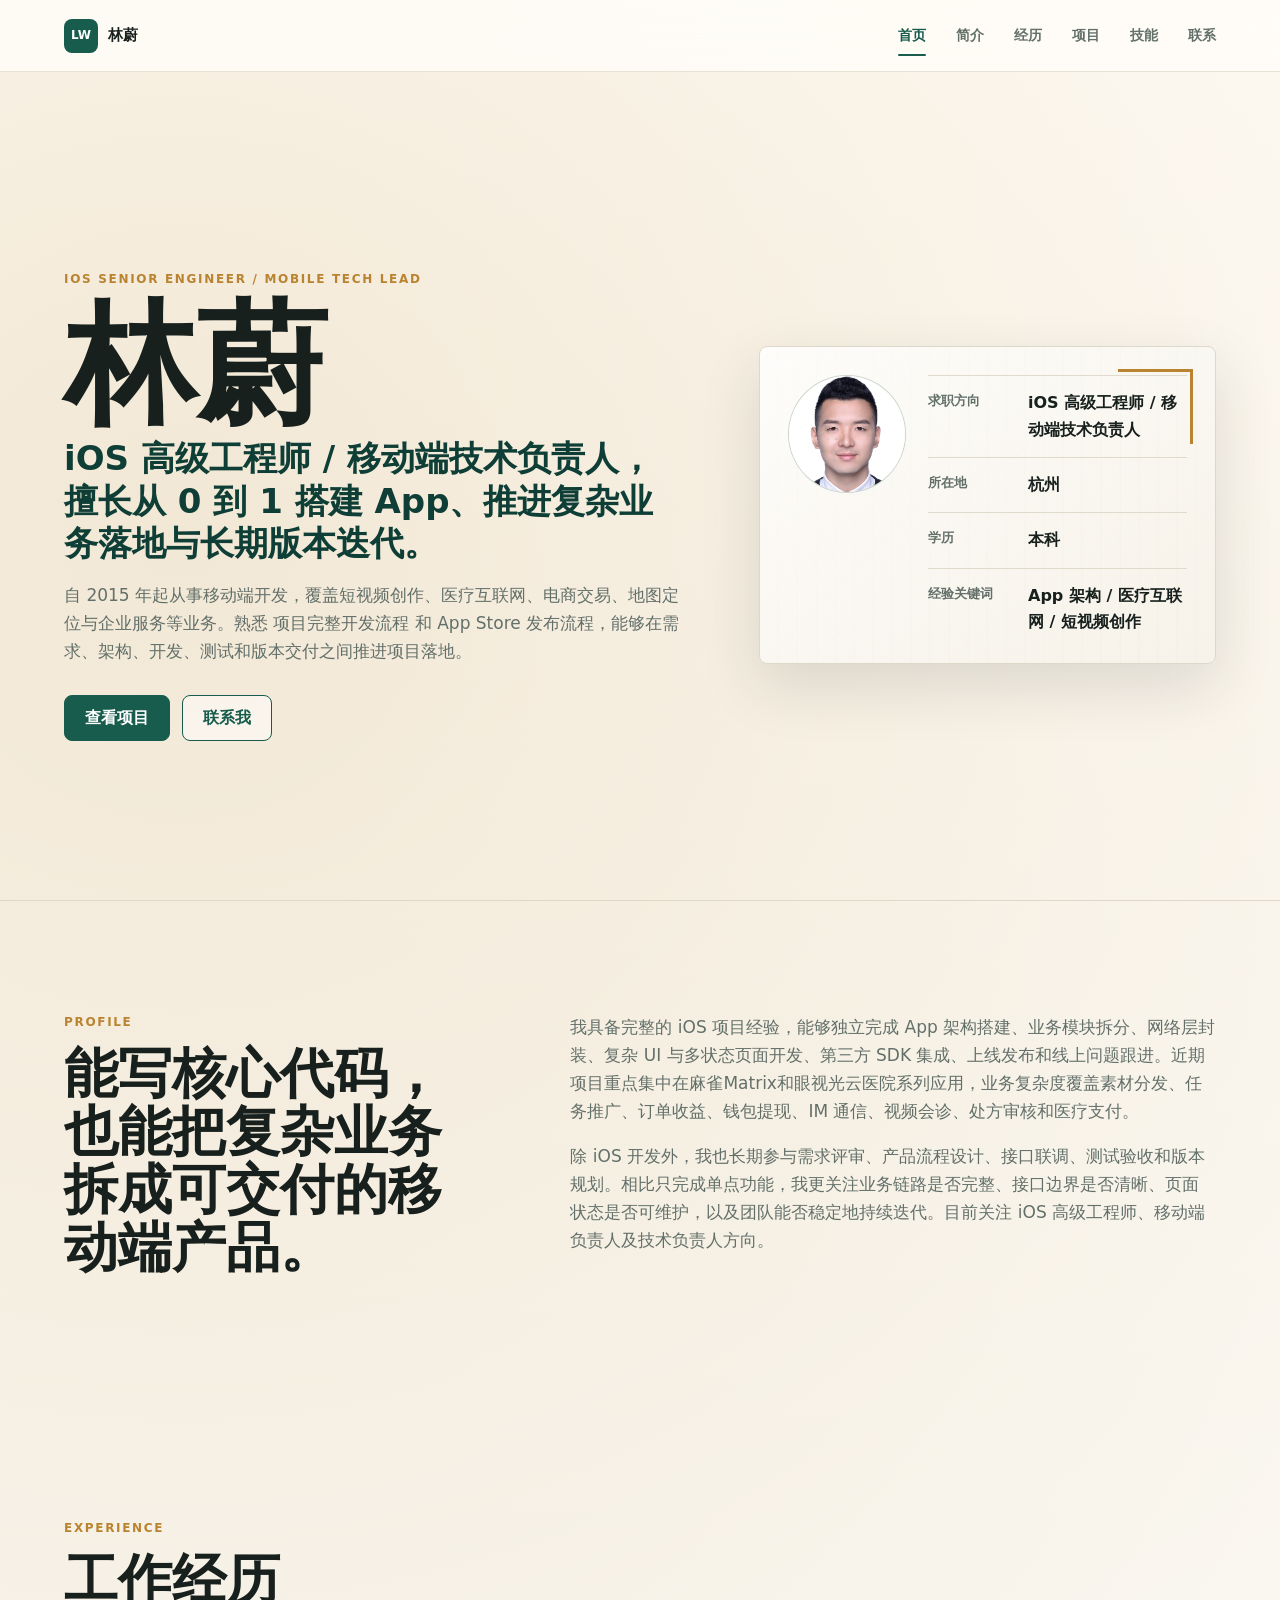
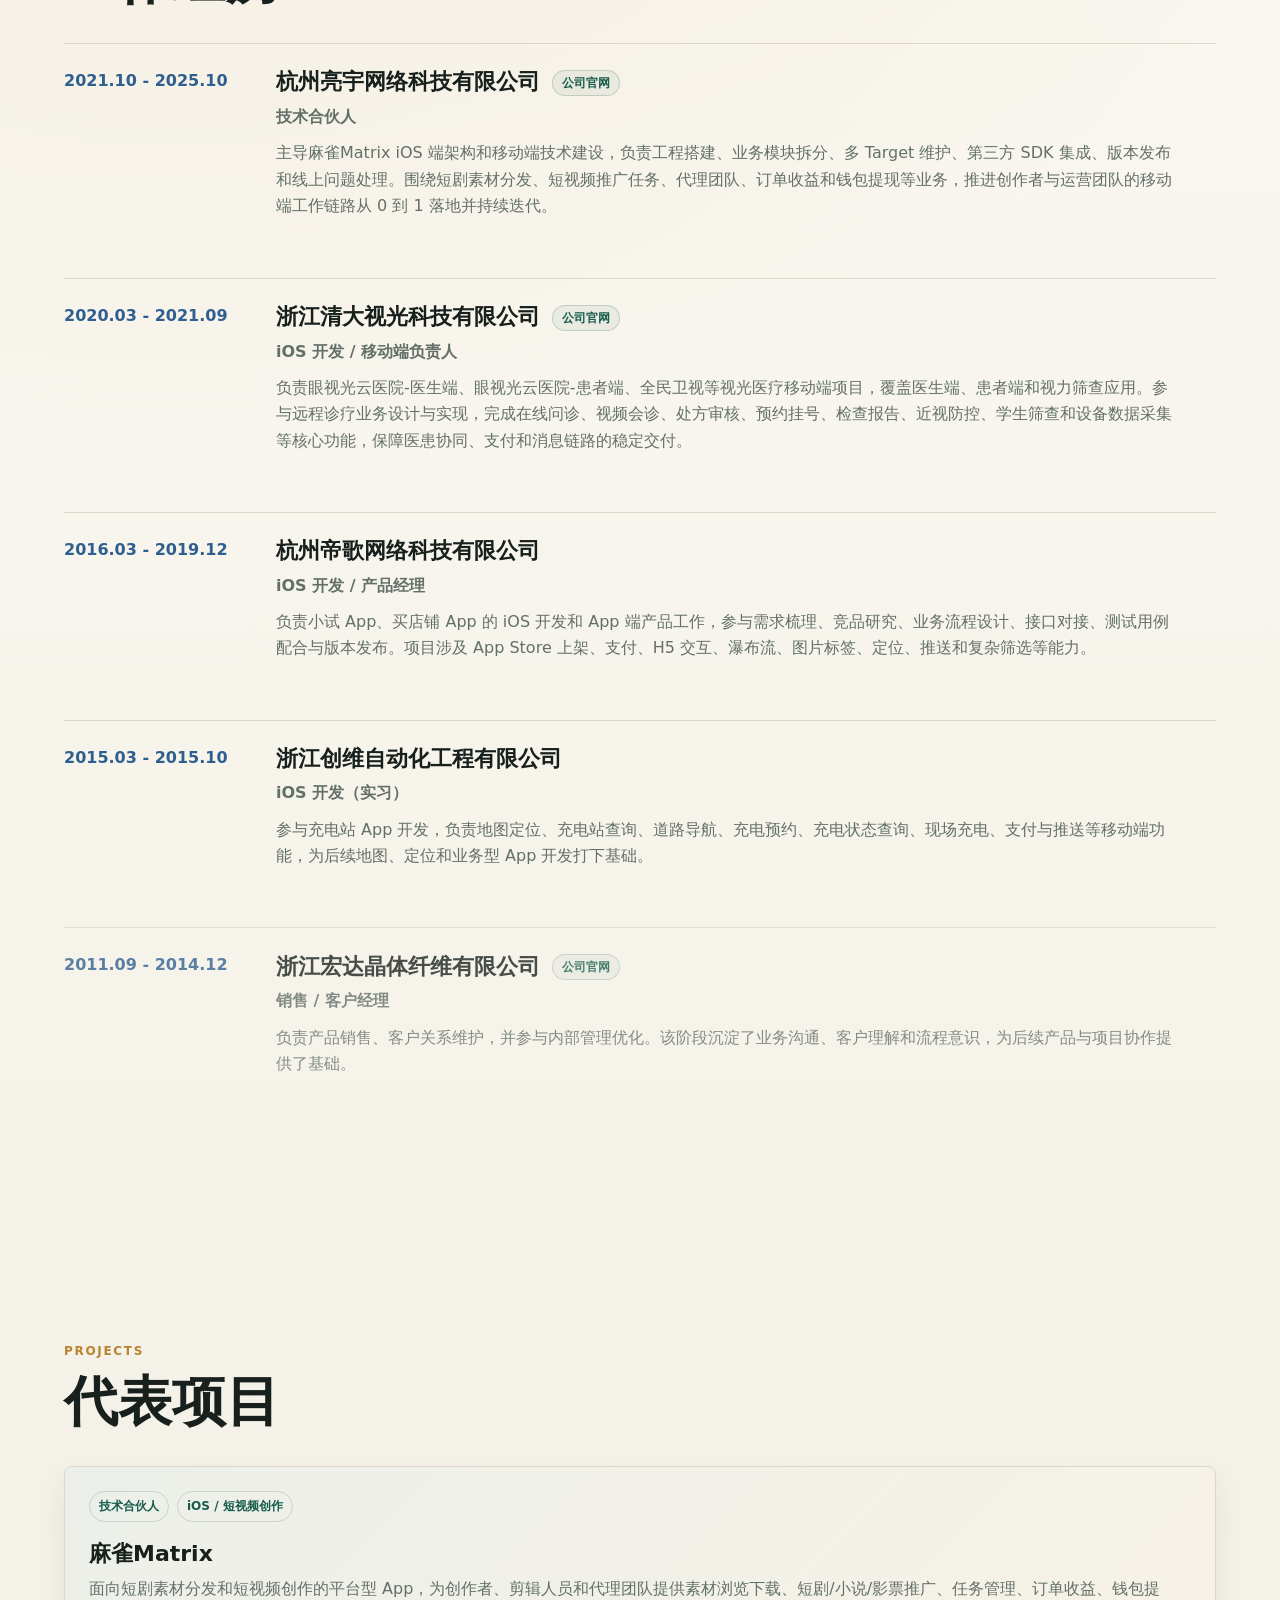
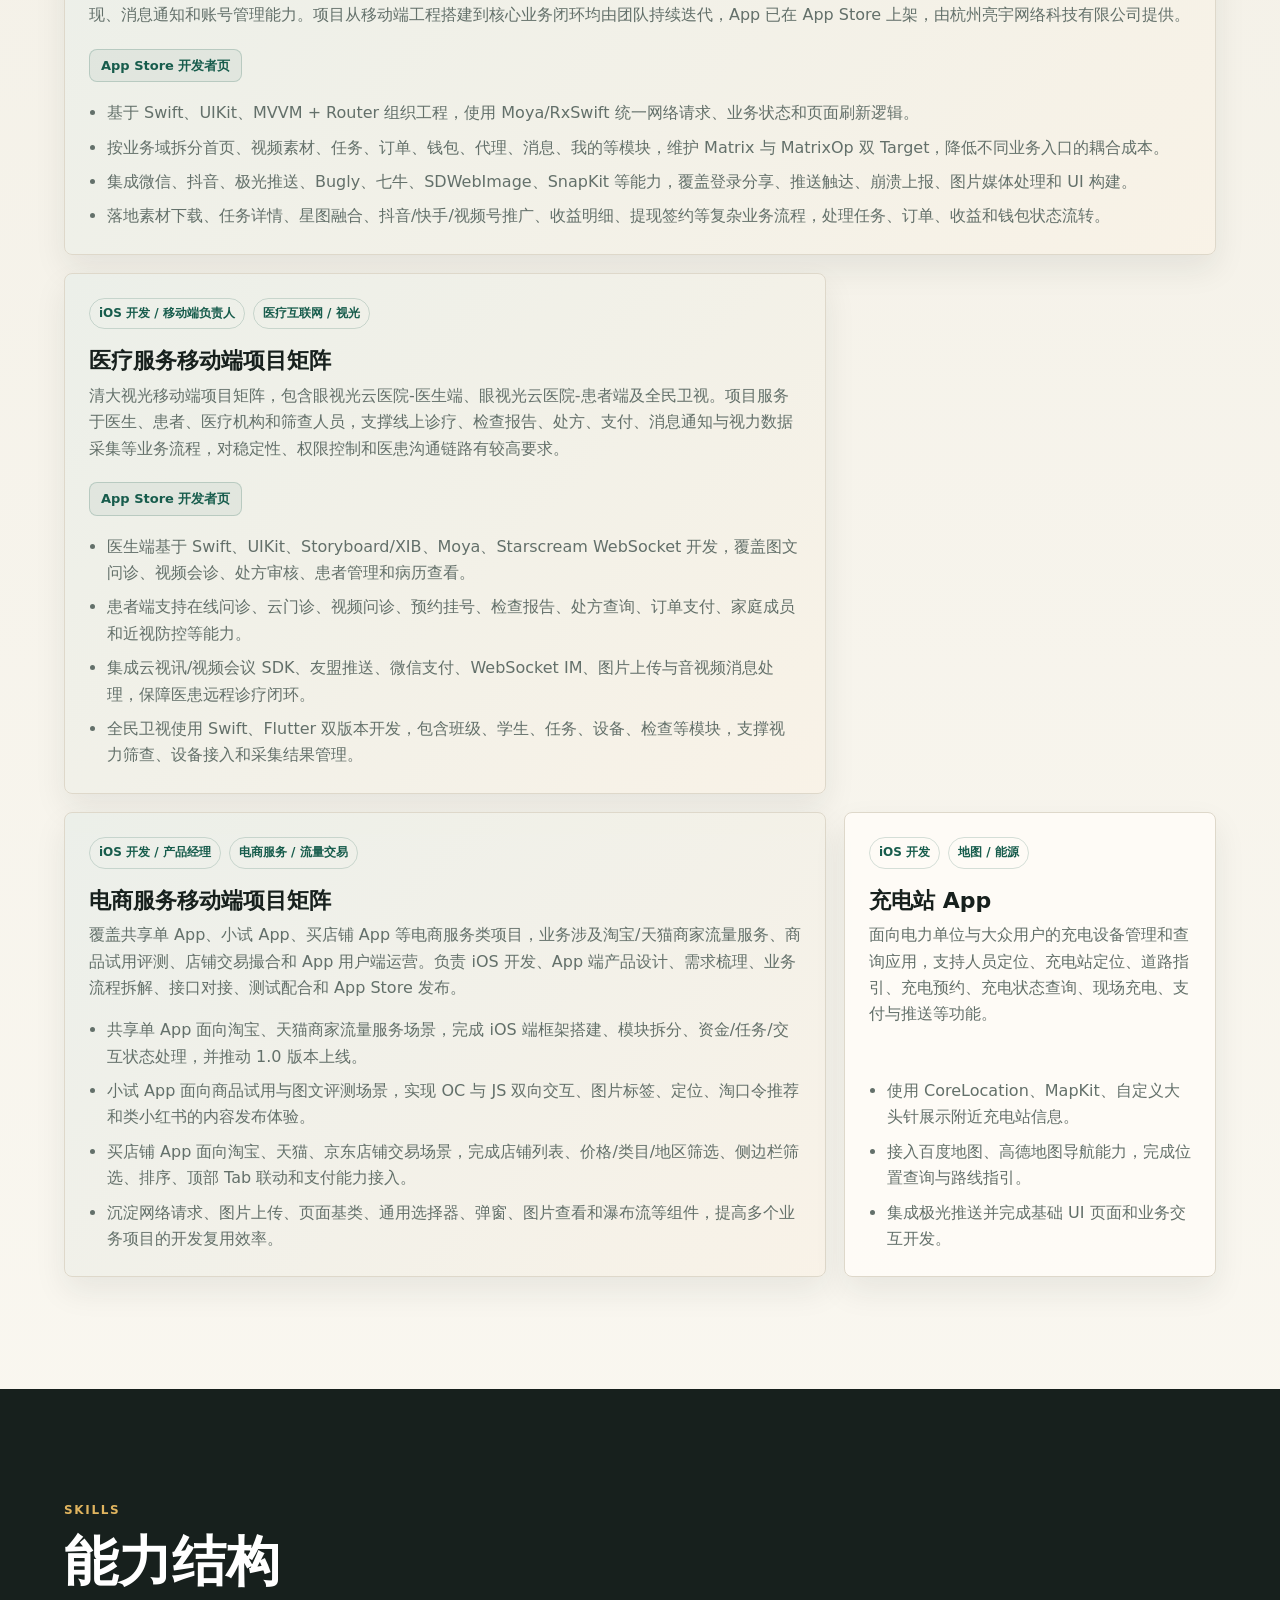
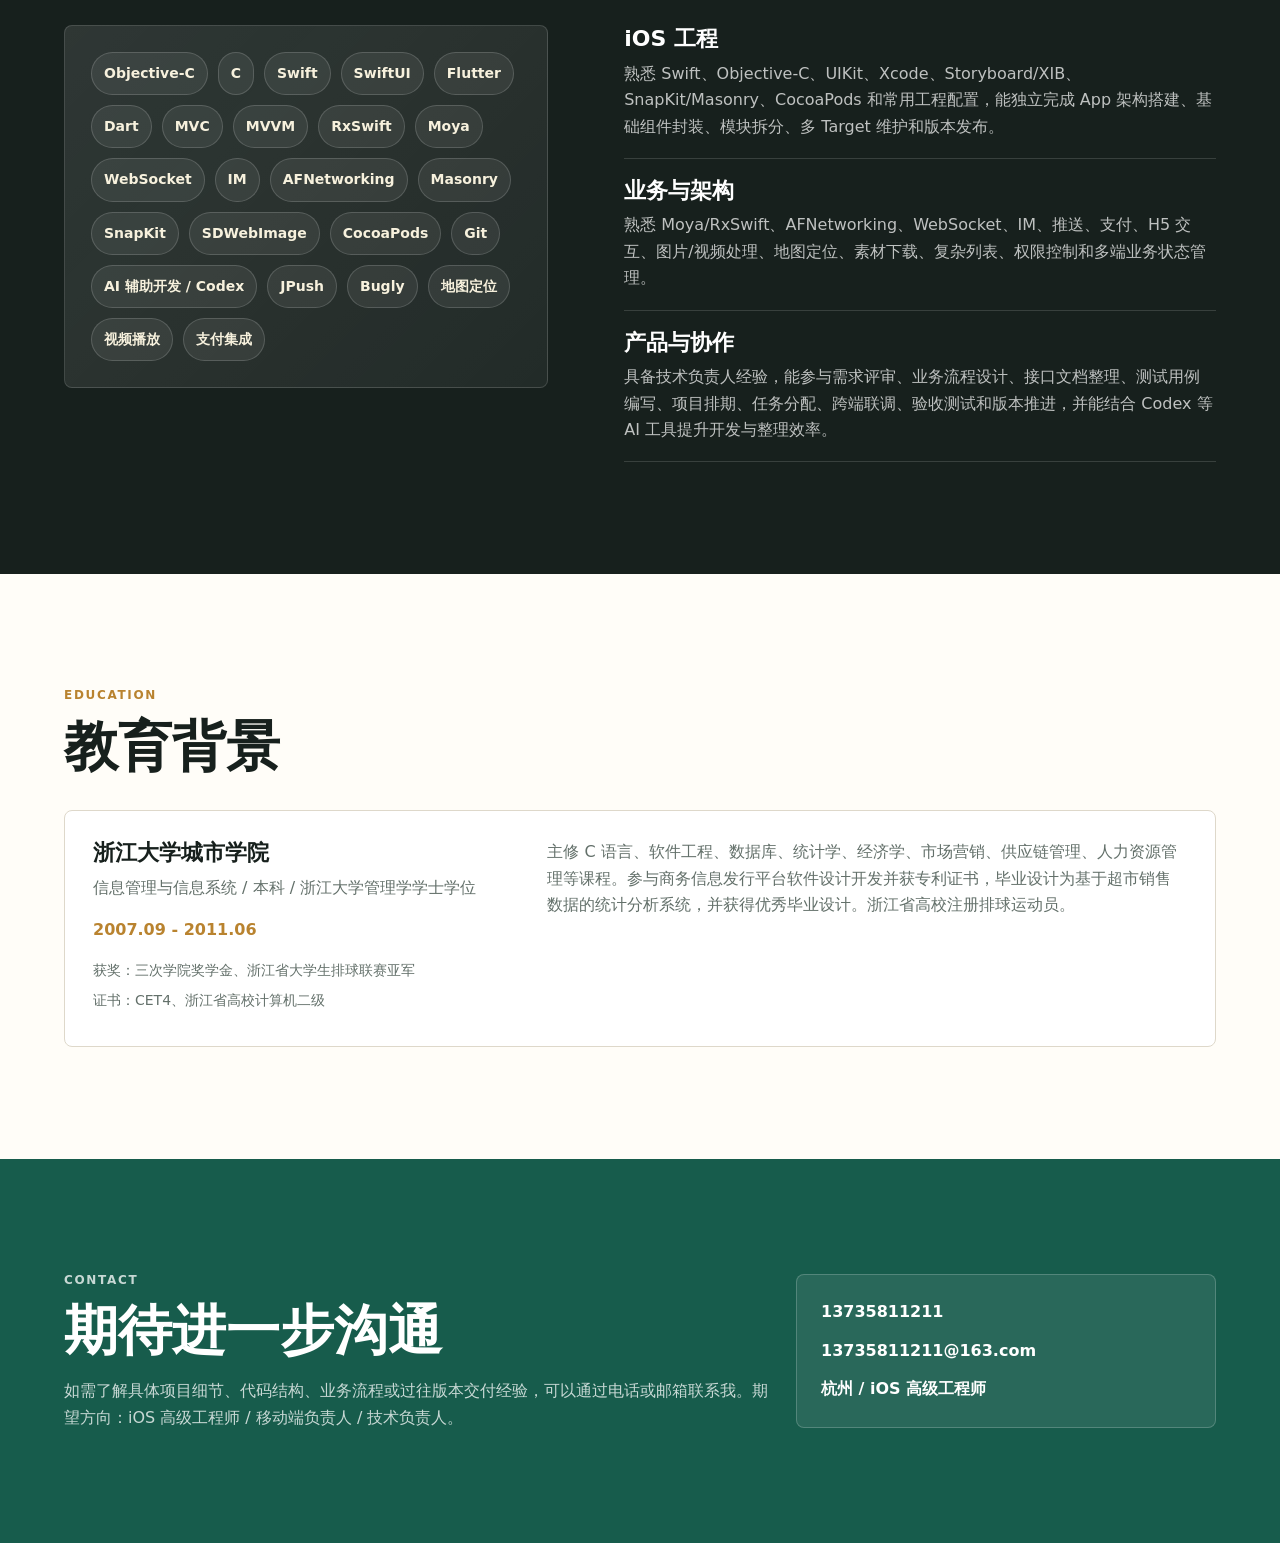
==== index.html @ 72c5fe5e "头像优化" ====
<!doctype html>
<html lang="zh-CN">
  <head>
    <meta charset="UTF-8" />
    <meta name="viewport" content="width=device-width, initial-scale=1.0" />
    <title>林蔚 | iOS 高级工程师</title>
    <meta
      name="description"
      content="林蔚，iOS 高级工程师与移动端技术负责人，具备 App 架构设计、复杂业务落地、版本迭代和跨端团队协作经验。"
    />
    <link rel="stylesheet" href="./styles.css?v=20260525-avatar2" />
  </head>
  <body id="top">
    <header class="site-header">
      <a class="brand" href="#top" aria-label="回到首页">
        <span class="brand-mark">LW</span>
        <span>林蔚</span>
      </a>
      <nav class="site-nav" aria-label="主导航">
        <a href="#top">首页</a>
        <a href="#profile">简介</a>
        <a href="#experience">经历</a>
        <a href="#projects">项目</a>
        <a href="#skills">技能</a>
        <a href="#contact">联系</a>
      </nav>
    </header>

    <main>
      <section class="hero">
        <div class="hero-copy">
          <p class="eyebrow">iOS Senior Engineer / Mobile Tech Lead</p>
          <h1>林蔚</h1>
          <p class="hero-title">iOS 高级工程师 / 移动端技术负责人，擅长从 0 到 1 搭建 App、推进复杂业务落地与长期版本迭代。</p>
          <p class="hero-summary">
            自 2015 年起从事移动端开发，覆盖短视频创作、医疗互联网、电商交易、地图定位与企业服务等业务。熟悉 项目完整开发流程 和 App Store 发布流程，能够在需求、架构、开发、测试和版本交付之间推进项目落地。
          </p>
          <div class="hero-actions">
            <a class="button primary" href="#projects">查看项目</a>
            <a class="button secondary" href="#contact">联系我</a>
          </div>
        </div>

        <aside class="resume-panel" aria-label="个人摘要">
          <figure class="portrait">
            <img src="./assets/avatar.jpeg" alt="林蔚头像" />
          </figure>
          <dl class="quick-facts">
            <div>
              <dt>求职方向</dt>
              <dd>iOS 高级工程师 / 移动端技术负责人</dd>
            </div>
            <div>
              <dt>所在地</dt>
              <dd>杭州</dd>
            </div>
            <div>
              <dt>学历</dt>
              <dd>本科</dd>
            </div>
            <div>
              <dt>经验关键词</dt>
              <dd>App 架构 / 医疗互联网 / 短视频创作</dd>
            </div>
          </dl>
        </aside>
      </section>

      <section id="profile" class="section intro-grid">
        <div>
          <p class="section-kicker">Profile</p>
          <h2>能写核心代码，也能把复杂业务拆成可交付的移动端产品。</h2>
        </div>
        <div class="section-copy">
          <p>
            我具备完整的 iOS 项目经验，能够独立完成 App 架构搭建、业务模块拆分、网络层封装、复杂 UI 与多状态页面开发、第三方 SDK 集成、上线发布和线上问题跟进。近期项目重点集中在麻雀Matrix和眼视光云医院系列应用，业务复杂度覆盖素材分发、任务推广、订单收益、钱包提现、IM 通信、视频会诊、处方审核和医疗支付。
          </p>
          <p>
            除 iOS 开发外，我也长期参与需求评审、产品流程设计、接口联调、测试验收和版本规划。相比只完成单点功能，我更关注业务链路是否完整、接口边界是否清晰、页面状态是否可维护，以及团队能否稳定地持续迭代。目前关注 iOS 高级工程师、移动端负责人及技术负责人方向。
          </p>
        </div>
      </section>

      <section id="experience" class="section">
        <div class="section-heading">
          <p class="section-kicker">Experience</p>
          <h2>工作经历</h2>
        </div>

        <div class="timeline">
          <article class="timeline-item">
            <div class="timeline-date">2021.10 - 2025.10</div>
            <div class="timeline-content">
              <div class="company-heading">
                <h3>杭州亮宇网络科技有限公司</h3>
                <a class="text-link company-link" href="https://www.hlh2021.com/home/welcome" target="_blank" rel="noopener">公司官网</a>
              </div>
              <p class="role">技术合伙人</p>
              <p>
                主导麻雀Matrix iOS 端架构和移动端技术建设，负责工程搭建、业务模块拆分、多 Target 维护、第三方 SDK 集成、版本发布和线上问题处理。围绕短剧素材分发、短视频推广任务、代理团队、订单收益和钱包提现等业务，推进创作者与运营团队的移动端工作链路从 0 到 1 落地并持续迭代。
              </p>
            </div>
          </article>

          <article class="timeline-item">
            <div class="timeline-date">2020.03 - 2021.09</div>
            <div class="timeline-content">
              <div class="company-heading">
                <h3>浙江清大视光科技有限公司</h3>
                <a class="text-link company-link" href="https://www.qdsgvision.com/index" target="_blank" rel="noopener">公司官网</a>
              </div>
              <p class="role">iOS 开发 / 移动端负责人</p>
              <p>
                负责眼视光云医院-医生端、眼视光云医院-患者端、全民卫视等视光医疗移动端项目，覆盖医生端、患者端和视力筛查应用。参与远程诊疗业务设计与实现，完成在线问诊、视频会诊、处方审核、预约挂号、检查报告、近视防控、学生筛查和设备数据采集等核心功能，保障医患协同、支付和消息链路的稳定交付。
              </p>
            </div>
          </article>

          <article class="timeline-item">
            <div class="timeline-date">2016.03 - 2019.12</div>
            <div class="timeline-content">
              <h3>杭州帝歌网络科技有限公司</h3>
              <p class="role">iOS 开发 / 产品经理</p>
              <p>
                负责小试 App、买店铺 App 的 iOS 开发和 App 端产品工作，参与需求梳理、竞品研究、业务流程设计、接口对接、测试用例配合与版本发布。项目涉及 App Store 上架、支付、H5 交互、瀑布流、图片标签、定位、推送和复杂筛选等能力。
              </p>
            </div>
          </article>

          <article class="timeline-item">
            <div class="timeline-date">2015.03 - 2015.10</div>
            <div class="timeline-content">
              <h3>浙江创维自动化工程有限公司</h3>
              <p class="role">iOS 开发（实习）</p>
              <p>
                参与充电站 App 开发，负责地图定位、充电站查询、道路导航、充电预约、充电状态查询、现场充电、支付与推送等移动端功能，为后续地图、定位和业务型 App 开发打下基础。
              </p>
            </div>
          </article>

          <article class="timeline-item muted">
            <div class="timeline-date">2011.09 - 2014.12</div>
            <div class="timeline-content">
              <div class="company-heading">
                <h3>浙江宏达晶体纤维有限公司</h3>
                <a class="text-link company-link" href="http://zjhdjtxw.zh.caizhenyi.com/" target="_blank" rel="noopener">公司官网</a>
              </div>
              <p class="role">销售 / 客户经理</p>
              <p>
                负责产品销售、客户关系维护，并参与内部管理优化。该阶段沉淀了业务沟通、客户理解和流程意识，为后续产品与项目协作提供了基础。
              </p>
            </div>
          </article>
        </div>
      </section>

      <section id="projects" class="section">
        <div class="section-heading">
          <p class="section-kicker">Projects</p>
          <h2>代表项目</h2>
        </div>

        <div class="project-grid">
          <article class="project-card featured">
            <div class="project-meta">
              <span>技术合伙人</span>
              <span>iOS / 短视频创作</span>
            </div>
            <h3>麻雀Matrix</h3>
            <p>
              面向短剧素材分发和短视频创作的平台型 App，为创作者、剪辑人员和代理团队提供素材浏览下载、短剧/小说/影票推广、任务管理、订单收益、钱包提现、消息通知和账号管理能力。项目从移动端工程搭建到核心业务闭环均由团队持续迭代，App 已在 App Store 上架，由杭州亮宇网络科技有限公司提供。
            </p>
            <a class="text-link" href="https://apps.apple.com/cn/developer/%E6%9D%AD%E5%B7%9E%E4%BA%AE%E5%AE%87%E7%BD%91%E7%BB%9C%E7%A7%91%E6%8A%80%E6%9C%89%E9%99%90%E5%85%AC%E5%8F%B8/id1782029268" target="_blank" rel="noopener">App Store 开发者页</a>
            <ul>
              <li>基于 Swift、UIKit、MVVM + Router 组织工程，使用 Moya/RxSwift 统一网络请求、业务状态和页面刷新逻辑。</li>
              <li>按业务域拆分首页、视频素材、任务、订单、钱包、代理、消息、我的等模块，维护 Matrix 与 MatrixOp 双 Target，降低不同业务入口的耦合成本。</li>
              <li>集成微信、抖音、极光推送、Bugly、七牛、SDWebImage、SnapKit 等能力，覆盖登录分享、推送触达、崩溃上报、图片媒体处理和 UI 构建。</li>
              <li>落地素材下载、任务详情、星图融合、抖音/快手/视频号推广、收益明细、提现签约等复杂业务流程，处理任务、订单、收益和钱包状态流转。</li>
            </ul>
          </article>

          <article class="project-card featured">
            <div class="project-meta">
              <span>iOS 开发 / 移动端负责人</span>
              <span>医疗互联网 / 视光</span>
            </div>
            <h3>医疗服务移动端项目矩阵</h3>
            <p>
              清大视光移动端项目矩阵，包含眼视光云医院-医生端、眼视光云医院-患者端及全民卫视。项目服务于医生、患者、医疗机构和筛查人员，支撑线上诊疗、检查报告、处方、支付、消息通知与视力数据采集等业务流程，对稳定性、权限控制和医患沟通链路有较高要求。
            </p>
            <a class="text-link" href="https://apps.apple.com/cn/developer/%E6%9D%AD%E5%B7%9E%E6%B8%85%E5%A4%A7%E8%A7%86%E5%85%89%E7%A7%91%E6%8A%80%E6%9C%89%E9%99%90%E5%85%AC%E5%8F%B8/id1408397126" target="_blank" rel="noopener">App Store 开发者页</a>
            <ul>
              <li>医生端基于 Swift、UIKit、Storyboard/XIB、Moya、Starscream WebSocket 开发，覆盖图文问诊、视频会诊、处方审核、患者管理和病历查看。</li>
              <li>患者端支持在线问诊、云门诊、视频问诊、预约挂号、检查报告、处方查询、订单支付、家庭成员和近视防控等能力。</li>
              <li>集成云视讯/视频会议 SDK、友盟推送、微信支付、WebSocket IM、图片上传与音视频消息处理，保障医患远程诊疗闭环。</li>
              <li>全民卫视使用 Swift、Flutter 双版本开发，包含班级、学生、任务、设备、检查等模块，支撑视力筛查、设备接入和采集结果管理。</li>
            </ul>
          </article>

          <article class="project-card featured">
            <div class="project-meta">
              <span>iOS 开发 / 产品经理</span>
              <span>电商服务 / 流量交易</span>
            </div>
            <h3>电商服务移动端项目矩阵</h3>
            <p>
              覆盖共享单 App、小试 App、买店铺 App 等电商服务类项目，业务涉及淘宝/天猫商家流量服务、商品试用评测、店铺交易撮合和 App 用户端运营。负责 iOS 开发、App 端产品设计、需求梳理、业务流程拆解、接口对接、测试配合和 App Store 发布。
            </p>
            <ul>
              <li>共享单 App 面向淘宝、天猫商家流量服务场景，完成 iOS 端框架搭建、模块拆分、资金/任务/交互状态处理，并推动 1.0 版本上线。</li>
              <li>小试 App 面向商品试用与图文评测场景，实现 OC 与 JS 双向交互、图片标签、定位、淘口令推荐和类小红书的内容发布体验。</li>
              <li>买店铺 App 面向淘宝、天猫、京东店铺交易场景，完成店铺列表、价格/类目/地区筛选、侧边栏筛选、排序、顶部 Tab 联动和支付能力接入。</li>
              <li>沉淀网络请求、图片上传、页面基类、通用选择器、弹窗、图片查看和瀑布流等组件，提高多个业务项目的开发复用效率。</li>
            </ul>
          </article>

          <article class="project-card">
            <div class="project-meta">
              <span>iOS 开发</span>
              <span>地图 / 能源</span>
            </div>
            <h3>充电站 App</h3>
            <p>
              面向电力单位与大众用户的充电设备管理和查询应用，支持人员定位、充电站定位、道路指引、充电预约、充电状态查询、现场充电、支付与推送等功能。
            </p>
            <ul>
              <li>使用 CoreLocation、MapKit、自定义大头针展示附近充电站信息。</li>
              <li>接入百度地图、高德地图导航能力，完成位置查询与路线指引。</li>
              <li>集成极光推送并完成基础 UI 页面和业务交互开发。</li>
            </ul>
          </article>
        </div>
      </section>

      <section id="skills" class="section skill-section">
        <div class="section-heading">
          <p class="section-kicker">Skills</p>
          <h2>能力结构</h2>
        </div>

        <div class="skill-layout">
          <div class="skill-cloud" aria-label="核心技能">
            <span>Objective-C</span>
            <span>C</span>
            <span>Swift</span>
            <span>SwiftUI</span>
            <span>Flutter</span>
            <span>Dart</span>
            <span>MVC</span>
            <span>MVVM</span>
            <span>RxSwift</span>
            <span>Moya</span>
            <span>WebSocket</span>
            <span>IM</span>
            <span>AFNetworking</span>
            <span>Masonry</span>
            <span>SnapKit</span>
            <span>SDWebImage</span>
            <span>CocoaPods</span>
            <span>Git</span>
            <span>AI 辅助开发 / Codex</span>
            <span>JPush</span>
            <span>Bugly</span>
            <span>地图定位</span>
            <span>视频播放</span>
            <span>支付集成</span>
          </div>

          <div class="skill-groups">
            <article>
              <h3>iOS 工程</h3>
              <p>
                熟悉 Swift、Objective-C、UIKit、Xcode、Storyboard/XIB、SnapKit/Masonry、CocoaPods 和常用工程配置，能独立完成 App 架构搭建、基础组件封装、模块拆分、多 Target 维护和版本发布。
              </p>
            </article>
            <article>
              <h3>业务与架构</h3>
              <p>
                熟悉 Moya/RxSwift、AFNetworking、WebSocket、IM、推送、支付、H5 交互、图片/视频处理、地图定位、素材下载、复杂列表、权限控制和多端业务状态管理。
              </p>
            </article>
            <article>
              <h3>产品与协作</h3>
              <p>
                具备技术负责人经验，能参与需求评审、业务流程设计、接口文档整理、测试用例编写、项目排期、任务分配、跨端联调、验收测试和版本推进，并能结合 Codex 等 AI 工具提升开发与整理效率。
              </p>
            </article>
          </div>
        </div>
      </section>

      <section class="section education-section">
        <div class="section-heading">
          <p class="section-kicker">Education</p>
          <h2>教育背景</h2>
        </div>
        <div class="education-card">
          <div>
            <h3>浙江大学城市学院</h3>
            <p>信息管理与信息系统 / 本科 / 浙江大学管理学学士学位</p>
            <p class="subtle">2007.09 - 2011.06</p>
            <p class="education-extra">获奖：三次学院奖学金、浙江省大学生排球联赛亚军</p>
            <p class="education-extra">证书：CET4、浙江省高校计算机二级</p>
          </div>
          <p>
            主修 C 语言、软件工程、数据库、统计学、经济学、市场营销、供应链管理、人力资源管理等课程。参与商务信息发行平台软件设计开发并获专利证书，毕业设计为基于超市销售数据的统计分析系统，并获得优秀毕业设计。浙江省高校注册排球运动员。
          </p>
        </div>
      </section>

      <section id="contact" class="contact-section">
        <div>
          <p class="section-kicker">Contact</p>
          <h2>期待进一步沟通</h2>
          <p>
            如需了解具体项目细节、代码结构、业务流程或过往版本交付经验，可以通过电话或邮箱联系我。期望方向：iOS 高级工程师 / 移动端负责人 / 技术负责人。
          </p>
        </div>
        <div class="contact-card">
          <a href="tel:13735811211">13735811211</a>
          <a href="mailto:13735811211@163.com">13735811211@163.com</a>
          <span>杭州 / iOS 高级工程师</span>
        </div>
      </section>
    </main>

    <button class="back-to-top" type="button" aria-label="回到顶部">↑</button>

    <script src="./script.js?v=20260525-nav"></script>
  </body>
</html>
---- styles.css ----
:root {
  color-scheme: light;
  --ink: #17201d;
  --muted: #63706a;
  --soft: #f4f1e8;
  --paper: #fffdf8;
  --line: #ded8ca;
  --green: #175c4c;
  --green-2: #0e3e36;
  --gold: #b9832f;
  --blue: #2f5f8f;
  --rust: #9c5138;
  --shadow: 0 22px 60px rgba(28, 41, 36, 0.13);
  --anchor-offset: 94px;
}

* {
  box-sizing: border-box;
}

html {
  scroll-behavior: smooth;
}

body {
  margin: 0;
  background:
    radial-gradient(circle at 14% 8%, rgba(185, 131, 47, 0.16), transparent 26%),
    linear-gradient(180deg, #fffdf8 0%, #f4f1e8 48%, #fffdf8 100%);
  color: var(--ink);
  font-family:
    Inter, ui-sans-serif, system-ui, -apple-system, BlinkMacSystemFont, "Segoe UI",
    "PingFang SC", "Microsoft YaHei", sans-serif;
  line-height: 1.65;
}

a {
  color: inherit;
  text-decoration: none;
}

.site-header {
  position: sticky;
  top: 0;
  z-index: 10;
  display: flex;
  align-items: center;
  justify-content: space-between;
  gap: 24px;
  padding: 18px clamp(20px, 5vw, 72px);
  background: rgba(255, 253, 248, 0.86);
  border-bottom: 1px solid rgba(222, 216, 202, 0.72);
  backdrop-filter: blur(18px);
}

.brand {
  display: inline-flex;
  align-items: center;
  gap: 10px;
  font-size: 15px;
  font-weight: 800;
}

.brand-mark {
  display: grid;
  width: 34px;
  height: 34px;
  place-items: center;
  border-radius: 8px;
  background: var(--green);
  color: white;
  font-size: 12px;
  letter-spacing: 0;
}

.site-nav {
  display: flex;
  align-items: center;
  gap: clamp(14px, 3vw, 30px);
  color: var(--muted);
  font-size: 14px;
  font-weight: 700;
}

.site-nav a {
  position: relative;
  padding: 6px 0;
}

.site-nav a:hover,
.site-nav a.is-active {
  color: var(--green);
}

.site-nav a::after {
  position: absolute;
  right: 0;
  bottom: -3px;
  left: 0;
  height: 2px;
  border-radius: 999px;
  background: var(--green);
  content: "";
  opacity: 0;
  transform: scaleX(0.35);
  transition:
    opacity 0.18s ease,
    transform 0.18s ease;
}

.site-nav a.is-active::after {
  opacity: 1;
  transform: scaleX(1);
}

main {
  overflow: hidden;
}

.hero {
  display: grid;
  grid-template-columns: minmax(0, 1.15fr) minmax(320px, 0.85fr);
  gap: clamp(28px, 6vw, 88px);
  align-items: center;
  min-height: calc(100vh - 72px);
  padding: clamp(48px, 8vw, 104px) clamp(20px, 5vw, 72px) 64px;
}

.hero-copy {
  max-width: 760px;
}

.eyebrow,
.section-kicker {
  margin: 0 0 12px;
  color: var(--gold);
  font-size: 12px;
  font-weight: 900;
  letter-spacing: 0.14em;
  text-transform: uppercase;
}

h1,
h2,
h3,
p {
  margin-top: 0;
}

h1 {
  margin-bottom: 10px;
  font-size: clamp(58px, 11vw, 132px);
  line-height: 0.95;
  letter-spacing: 0;
}

h2 {
  margin-bottom: 18px;
  font-size: clamp(30px, 4.2vw, 58px);
  line-height: 1.08;
  letter-spacing: 0;
}

h3 {
  margin-bottom: 8px;
  font-size: 22px;
  line-height: 1.25;
}

.hero-title {
  max-width: 680px;
  margin-bottom: 16px;
  color: var(--green-2);
  font-size: clamp(22px, 3vw, 34px);
  font-weight: 800;
  line-height: 1.25;
}

.hero-summary {
  max-width: 680px;
  color: var(--muted);
  font-size: 17px;
}

.hero-actions {
  display: flex;
  flex-wrap: wrap;
  gap: 12px;
  margin-top: 30px;
}

.button {
  display: inline-flex;
  align-items: center;
  justify-content: center;
  min-height: 46px;
  padding: 0 20px;
  border: 1px solid var(--green);
  border-radius: 8px;
  font-weight: 850;
}

.button.primary {
  background: var(--green);
  color: white;
}

.button.secondary {
  background: rgba(255, 255, 255, 0.48);
  color: var(--green);
}

.resume-panel {
  position: relative;
  display: grid;
  grid-template-columns: 118px minmax(0, 1fr);
  gap: 22px;
  align-items: start;
  padding: 28px;
  border: 1px solid var(--line);
  border-radius: 8px;
  background:
    linear-gradient(135deg, rgba(255, 255, 255, 0.84), rgba(244, 241, 232, 0.58)),
    repeating-linear-gradient(90deg, transparent 0 17px, rgba(23, 92, 76, 0.04) 18px 19px);
  box-shadow: var(--shadow);
}

.resume-panel::before {
  position: absolute;
  top: 22px;
  right: 22px;
  width: 72px;
  height: 72px;
  border-top: 3px solid var(--gold);
  border-right: 3px solid var(--gold);
  content: "";
}

.portrait {
  position: relative;
  display: grid;
  width: 118px;
  aspect-ratio: 1;
  margin: 0;
  overflow: hidden;
  border: 1px solid rgba(23, 92, 76, 0.2);
  border-radius: 50%;
  background: #f7f4ec;
  box-shadow: inset 0 0 0 14px rgba(255, 255, 255, 0.12);
}

.portrait img {
  position: absolute;
  inset: 0;
  display: block;
  width: 100%;
  height: 100%;
  object-fit: cover;
  object-position: center 44%;
}

.quick-facts {
  display: grid;
  gap: 14px;
  margin: 0;
}

.quick-facts div {
  display: grid;
  grid-template-columns: 88px minmax(0, 1fr);
  gap: 12px;
  padding-top: 14px;
  border-top: 1px solid rgba(222, 216, 202, 0.9);
}

.quick-facts dt {
  color: var(--muted);
  font-size: 13px;
  font-weight: 800;
}

.quick-facts dd {
  margin: 0;
  font-weight: 850;
}

.section {
  scroll-margin-top: var(--anchor-offset);
  padding: clamp(58px, 9vw, 112px) clamp(20px, 5vw, 72px);
}

.intro-grid {
  display: grid;
  grid-template-columns: minmax(250px, 0.8fr) minmax(0, 1.2fr);
  gap: clamp(28px, 6vw, 76px);
  border-top: 1px solid var(--line);
}

.section-copy {
  color: var(--muted);
  font-size: 17px;
}

.section-copy p:last-child,
.contact-section p:last-child {
  margin-bottom: 0;
}

.section-heading {
  max-width: 820px;
  margin-bottom: 34px;
}

.timeline {
  display: grid;
  gap: 18px;
}

.timeline-item {
  display: grid;
  grid-template-columns: 190px minmax(0, 1fr);
  gap: 22px;
  padding: 24px 0;
  border-top: 1px solid var(--line);
}

.timeline-date {
  color: var(--blue);
  font-weight: 900;
}

.timeline-content {
  max-width: 900px;
}

.timeline-content p {
  color: var(--muted);
}

.company-heading {
  display: flex;
  flex-wrap: wrap;
  gap: 8px 12px;
  align-items: center;
  margin-bottom: 8px;
}

.company-heading h3 {
  margin-bottom: 0;
}

.text-link {
  display: inline-flex;
  margin-top: 2px;
  color: var(--green);
  font-size: 14px;
  font-weight: 900;
  text-decoration: underline;
  text-underline-offset: 4px;
}

.company-link {
  align-items: center;
  min-height: 26px;
  padding: 0 9px;
  border: 1px solid rgba(23, 92, 76, 0.2);
  border-radius: 999px;
  background: rgba(23, 92, 76, 0.06);
  font-size: 12px;
  line-height: 1;
  text-decoration: none;
  white-space: nowrap;
}

.company-link:hover {
  background: rgba(23, 92, 76, 0.1);
}

.project-card .text-link {
  align-self: flex-start;
  align-items: center;
  width: fit-content;
  max-width: 100%;
  margin: 4px 0 18px;
  padding: 7px 11px;
  border: 1px solid rgba(23, 92, 76, 0.2);
  border-radius: 8px;
  background: rgba(23, 92, 76, 0.06);
  font-size: 13px;
  line-height: 1.35;
  text-decoration: none;
  white-space: nowrap;
}

.project-card .text-link:hover {
  background: rgba(23, 92, 76, 0.1);
}

.role {
  margin-bottom: 10px;
  color: var(--green);
  font-weight: 900;
}

.muted {
  opacity: 0.78;
}

.project-grid {
  display: grid;
  grid-template-columns: repeat(3, minmax(0, 1fr));
  gap: 18px;
}

.project-card {
  display: flex;
  flex-direction: column;
  min-height: 410px;
  padding: 24px;
  border: 1px solid var(--line);
  border-radius: 8px;
  background: rgba(255, 253, 248, 0.84);
  box-shadow: 0 14px 32px rgba(28, 41, 36, 0.08);
}

.project-card.featured {
  grid-column: span 2;
  background:
    linear-gradient(135deg, rgba(23, 92, 76, 0.08), rgba(185, 131, 47, 0.08)),
    rgba(255, 253, 248, 0.92);
}

.project-card.featured:first-child {
  grid-column: 1 / -1;
  min-height: 360px;
}

.project-card.placeholder {
  border-style: dashed;
  background: rgba(255, 253, 248, 0.46);
}

.project-meta {
  display: flex;
  flex-wrap: wrap;
  gap: 8px;
  margin-bottom: 18px;
}

.project-meta span {
  padding: 5px 9px;
  border: 1px solid rgba(23, 92, 76, 0.18);
  border-radius: 999px;
  color: var(--green);
  font-size: 12px;
  font-weight: 850;
}

.project-card p,
.project-card li {
  color: var(--muted);
}

.project-card ul {
  display: grid;
  gap: 8px;
  margin: auto 0 0;
  padding-left: 18px;
}

.skill-section {
  background: #17201d;
  color: white;
}

.skill-section .section-kicker {
  color: #e0b45f;
}

.skill-layout {
  display: grid;
  grid-template-columns: minmax(280px, 0.9fr) minmax(0, 1.1fr);
  gap: clamp(24px, 6vw, 76px);
  align-items: start;
}

.skill-cloud {
  display: flex;
  flex-wrap: wrap;
  gap: 10px;
  padding: 26px;
  border: 1px solid rgba(255, 255, 255, 0.14);
  border-radius: 8px;
  background:
    linear-gradient(135deg, rgba(255, 255, 255, 0.08), rgba(255, 255, 255, 0.02)),
    rgba(255, 255, 255, 0.03);
}

.skill-cloud span {
  padding: 9px 12px;
  border: 1px solid rgba(255, 255, 255, 0.16);
  border-radius: 999px;
  background: rgba(255, 255, 255, 0.07);
  color: #f7f1dd;
  font-size: 14px;
  font-weight: 800;
}

.skill-groups {
  display: grid;
  gap: 18px;
}

.skill-groups article {
  padding-bottom: 18px;
  border-bottom: 1px solid rgba(255, 255, 255, 0.14);
}

.skill-groups p {
  margin-bottom: 0;
  color: rgba(255, 255, 255, 0.72);
}

.education-section {
  background: var(--paper);
}

.education-card {
  display: grid;
  grid-template-columns: minmax(260px, 0.8fr) minmax(0, 1.2fr);
  gap: 28px;
  padding: 28px;
  border: 1px solid var(--line);
  border-radius: 8px;
  background: white;
}

.education-card p {
  color: var(--muted);
}

.subtle {
  color: var(--gold) !important;
  font-weight: 850;
}

.education-extra {
  margin-bottom: 6px;
  font-size: 14px;
}

.contact-section {
  scroll-margin-top: var(--anchor-offset);
  display: grid;
  grid-template-columns: minmax(0, 1fr) minmax(280px, 420px);
  gap: 28px;
  align-items: center;
  padding: clamp(58px, 9vw, 112px) clamp(20px, 5vw, 72px);
  background: var(--green);
  color: white;
}

.contact-section p {
  max-width: 720px;
  color: rgba(255, 255, 255, 0.76);
}

.contact-card {
  display: grid;
  gap: 12px;
  padding: 24px;
  border: 1px solid rgba(255, 255, 255, 0.2);
  border-radius: 8px;
  background: rgba(255, 255, 255, 0.08);
}

.contact-card a,
.contact-card span {
  min-width: 0;
  overflow-wrap: anywhere;
  color: white;
  font-weight: 850;
}

.back-to-top {
  position: fixed;
  right: 18px;
  bottom: 18px;
  display: none;
  width: 42px;
  height: 42px;
  border: 0;
  border-radius: 8px;
  background: var(--green);
  color: white;
  cursor: pointer;
  font-size: 20px;
  font-weight: 900;
  box-shadow: 0 12px 28px rgba(23, 92, 76, 0.25);
}

.back-to-top.is-visible {
  display: block;
}

@media (max-width: 920px) {
  :root {
    --anchor-offset: 146px;
  }

  .site-header {
    align-items: flex-start;
    flex-direction: column;
  }

  .site-nav {
    width: 100%;
    overflow-x: auto;
    padding-bottom: 2px;
  }

  .hero,
  .intro-grid,
  .skill-layout,
  .education-card,
  .contact-section {
    grid-template-columns: 1fr;
  }

  .hero {
    min-height: auto;
  }

  .resume-panel::before {
    width: 48px;
    height: 48px;
  }

  .portrait {
    width: 108px;
  }

  .project-grid {
    grid-template-columns: 1fr;
  }

  .project-card.featured {
    grid-column: auto;
  }
}

@media (max-width: 640px) {
  .site-header {
    padding: 14px 18px;
  }

  .site-nav {
    gap: 16px;
    font-size: 13px;
  }

  .hero,
  .section,
  .contact-section {
    padding-left: 18px;
    padding-right: 18px;
  }

  .hero-actions {
    gap: 10px;
    margin-top: 24px;
  }

  .button {
    min-height: 40px;
    padding: 0 16px;
    font-size: 14px;
    font-weight: 800;
  }

  .timeline-item {
    grid-template-columns: 1fr;
    gap: 8px;
  }

  .project-card {
    min-height: auto;
  }

  .resume-panel {
    gap: 16px;
    padding: 18px;
  }

  .resume-panel::before {
    top: 16px;
    right: 16px;
    width: 36px;
    height: 36px;
    border-top-width: 2px;
    border-right-width: 2px;
  }

  .portrait {
    width: 96px;
    box-shadow: inset 0 0 0 8px rgba(255, 255, 255, 0.12);
  }

  .quick-facts {
    gap: 10px;
  }

  .quick-facts div {
    grid-template-columns: 74px minmax(0, 1fr);
    gap: 8px;
    padding-top: 10px;
  }

  .quick-facts dt {
    font-size: 12px;
  }

  .quick-facts dd {
    font-size: 14px;
    line-height: 1.45;
  }

  .project-card,
  .education-card,
  .contact-card {
    padding: 20px;
  }
}

@media (max-width: 420px) {
  .resume-panel {
    grid-template-columns: 86px minmax(0, 1fr);
  }

  .portrait {
    width: 86px;
  }

  .quick-facts div {
    grid-template-columns: 68px minmax(0, 1fr);
  }
}
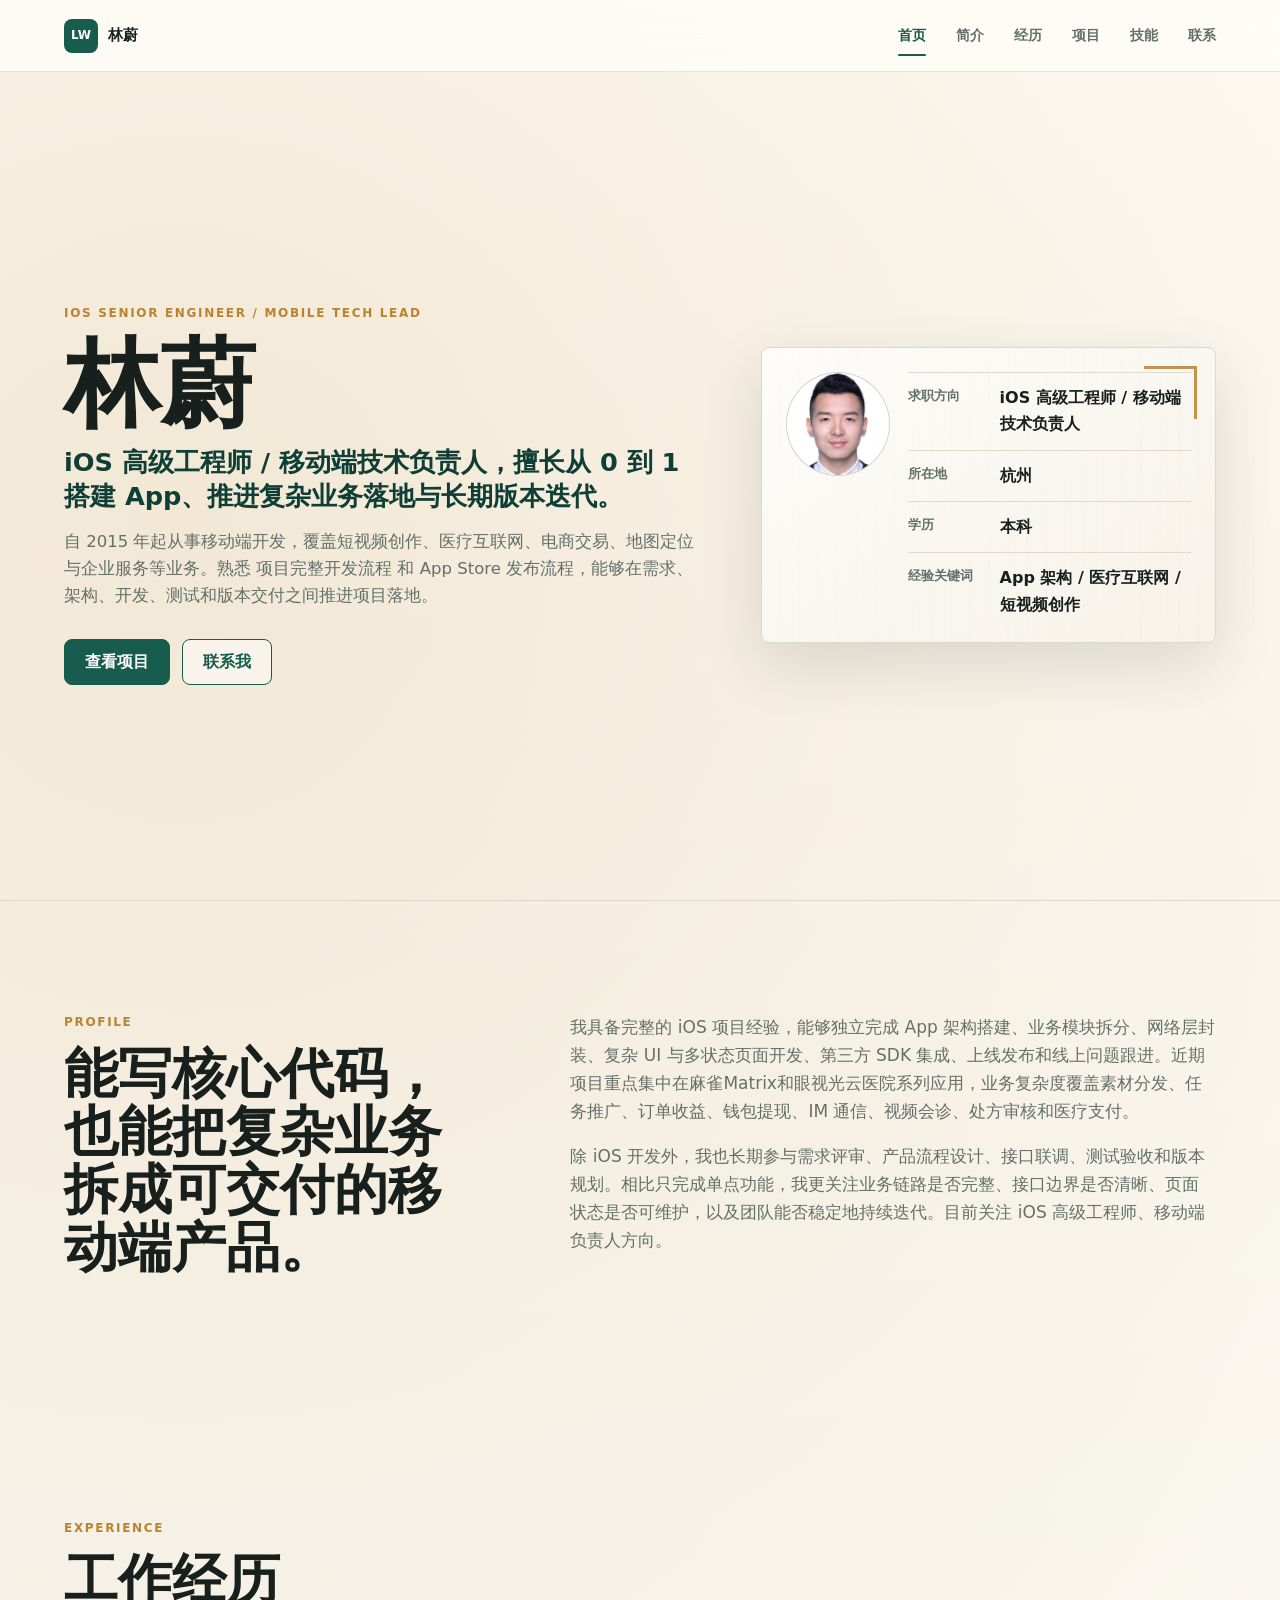
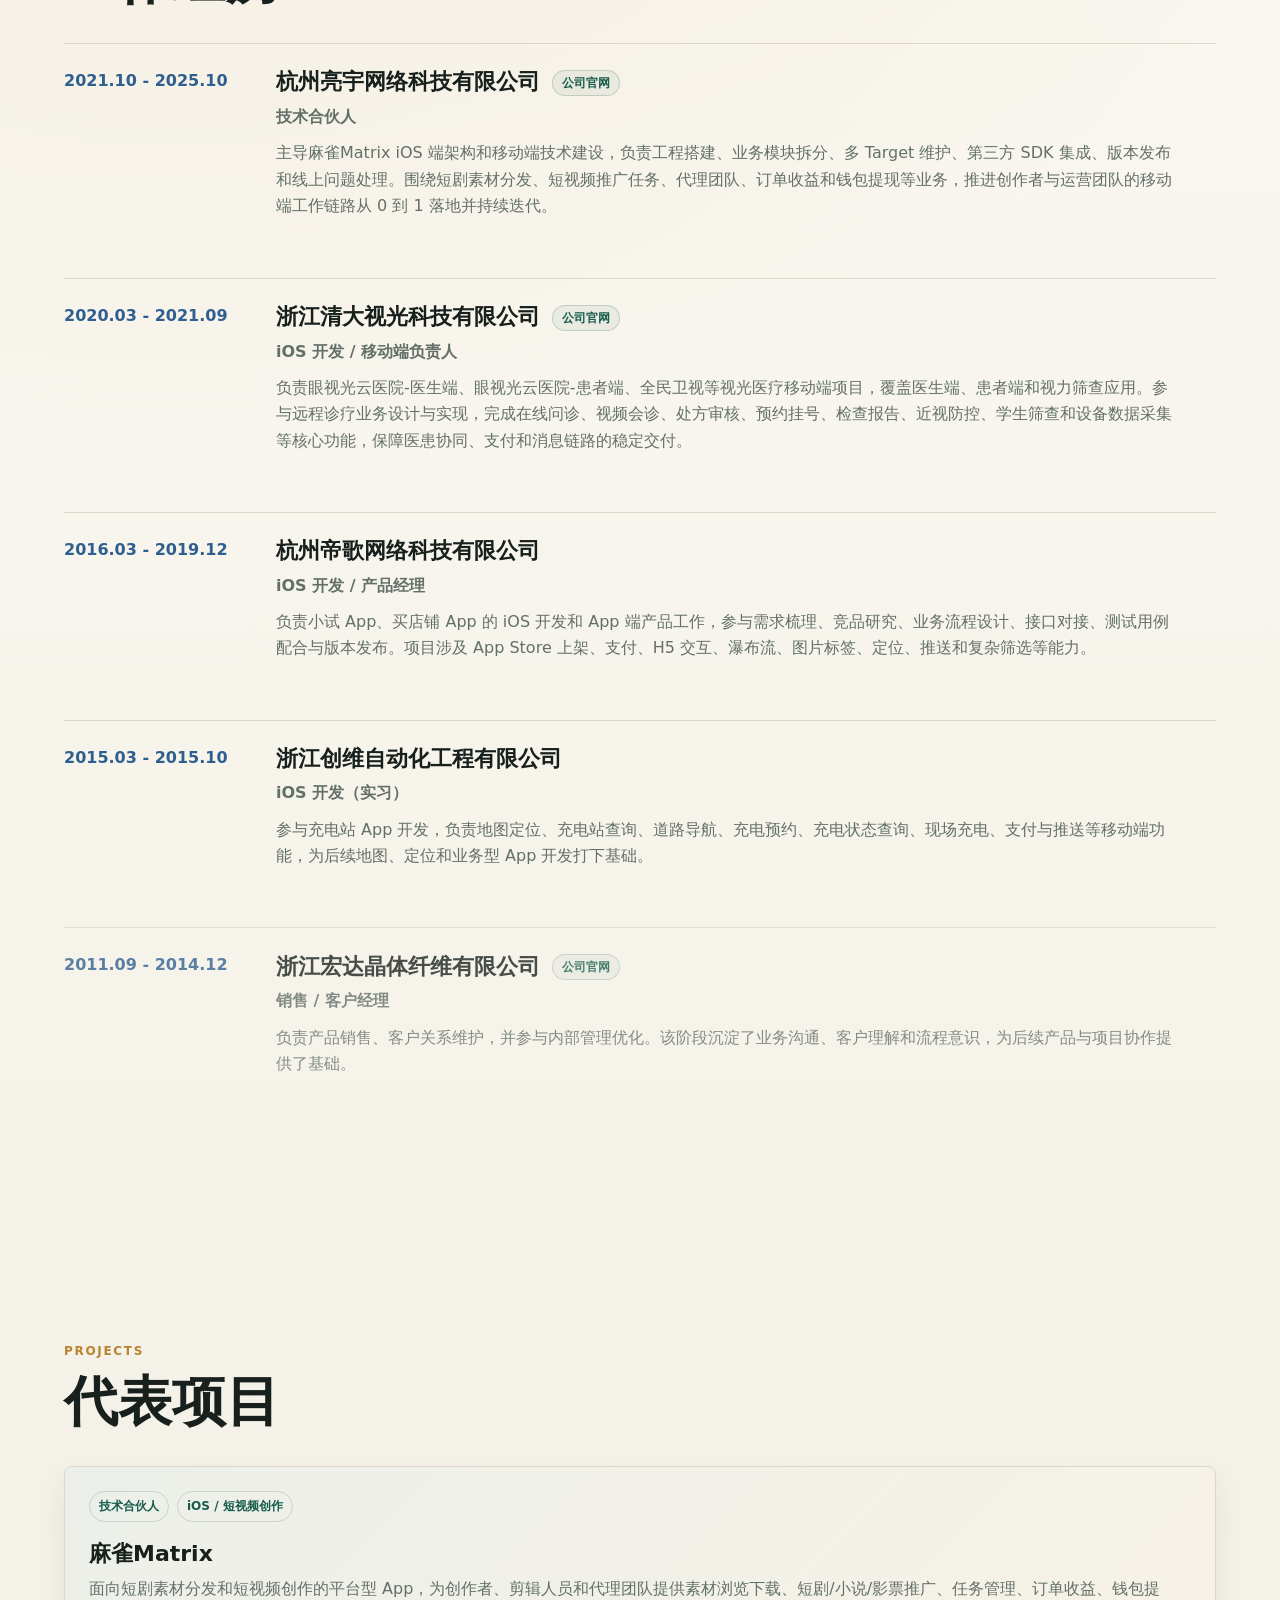
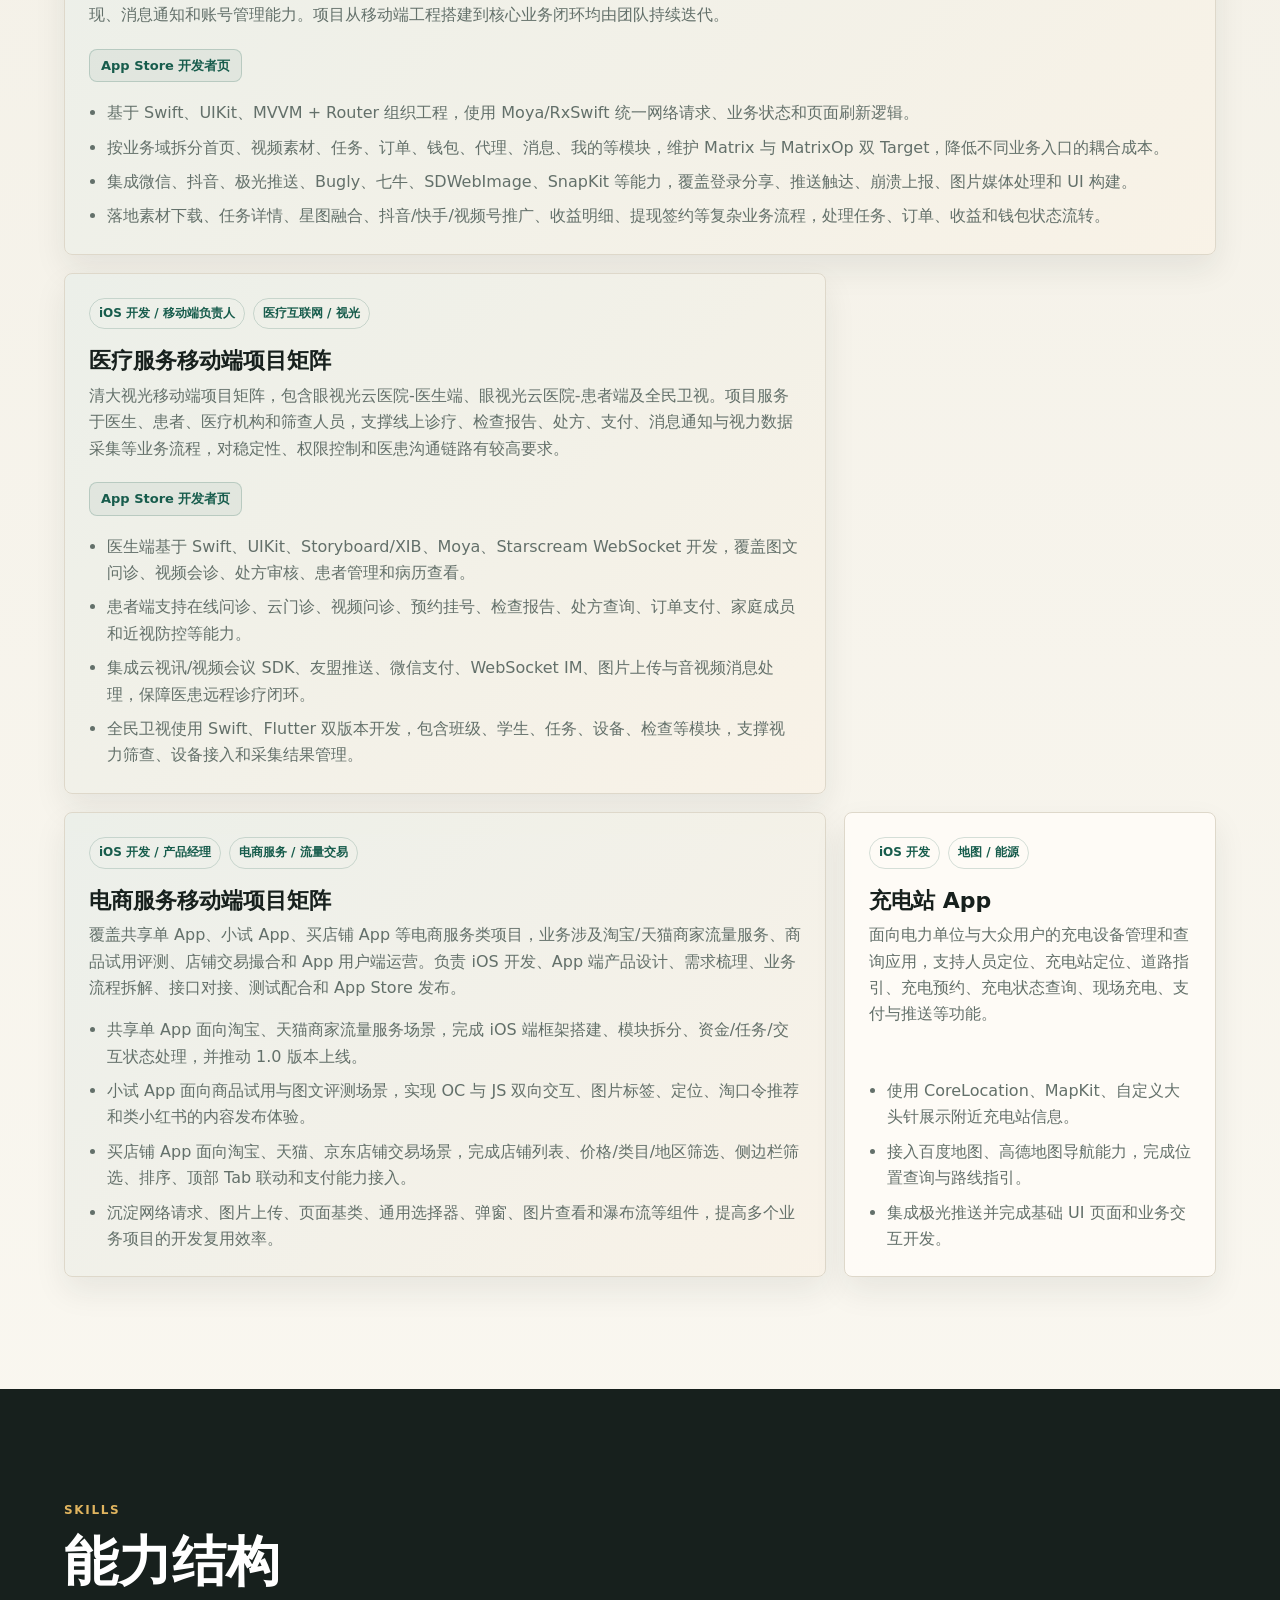
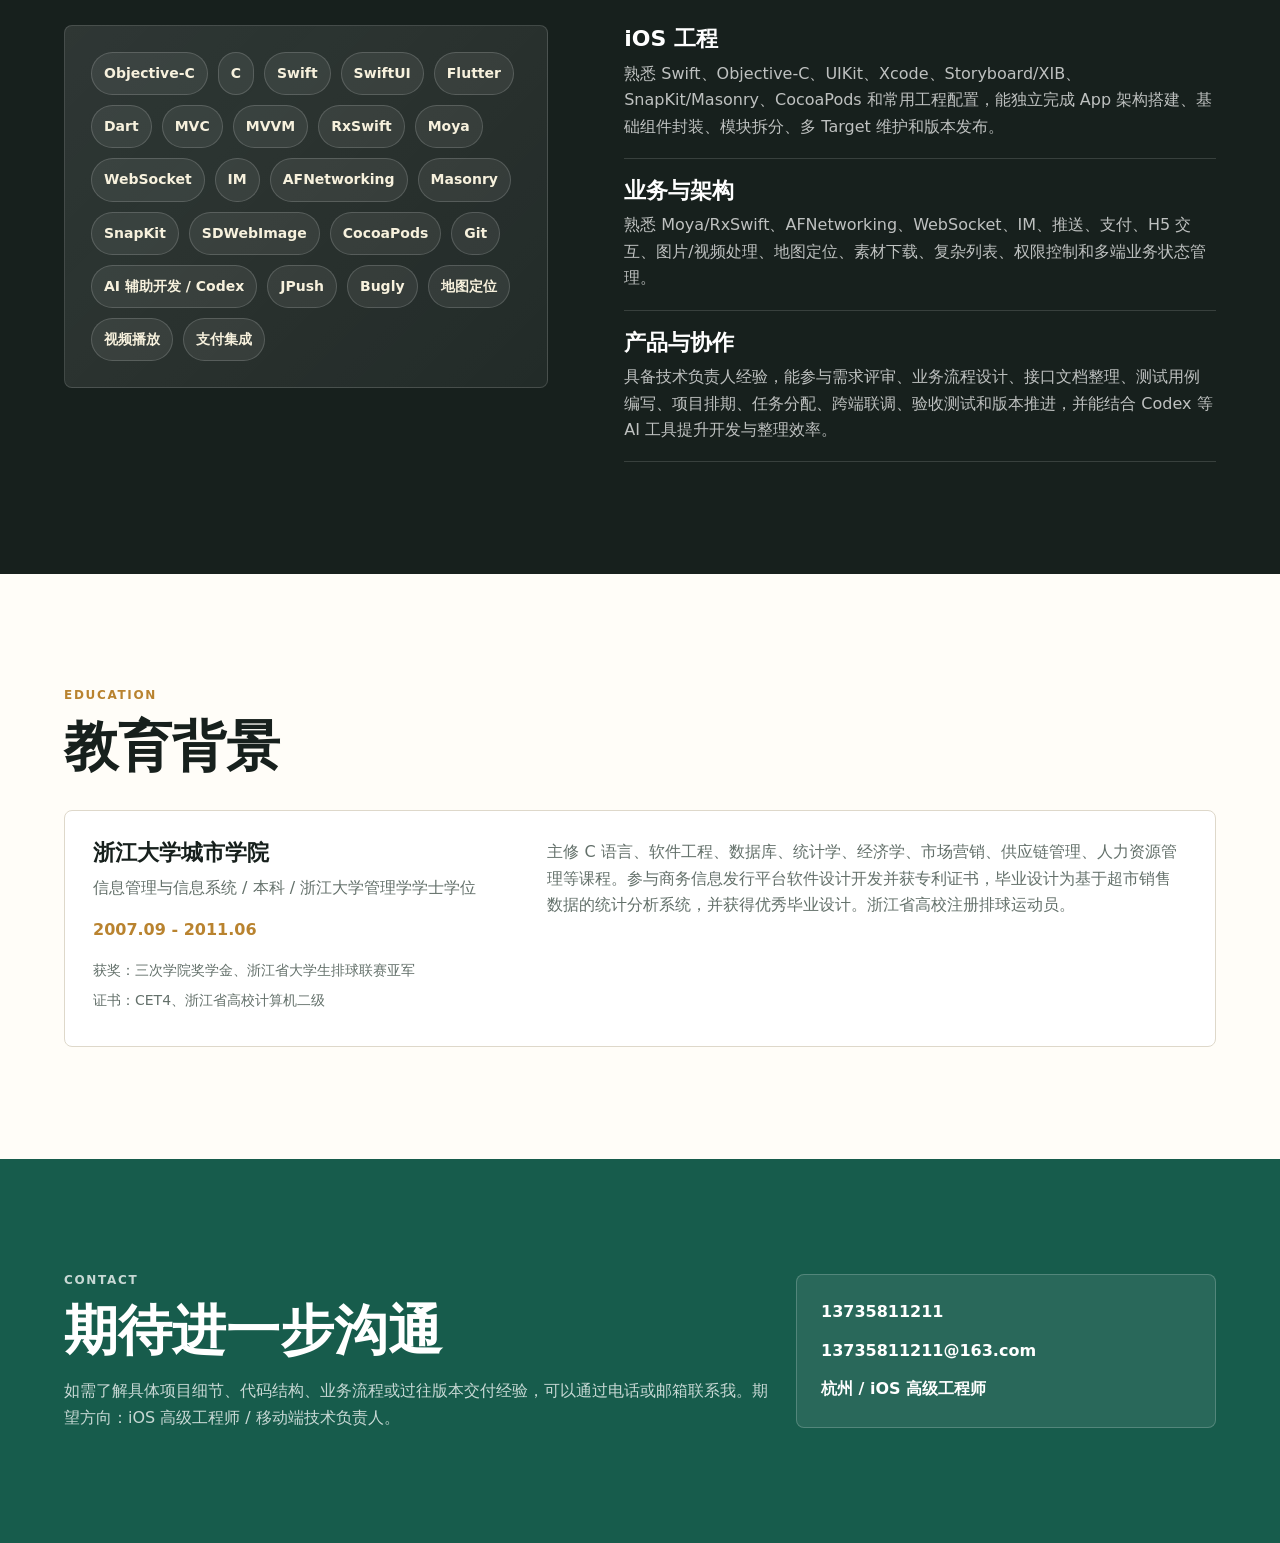
==== commit b9873bf7: "首页布局优化" ====
--- a/index.html
+++ b/index.html
@@ -8,7 +8,7 @@
       name="description"
       content="林蔚，iOS 高级工程师与移动端技术负责人，具备 App 架构设计、复杂业务落地、版本迭代和跨端团队协作经验。"
     />
-    <link rel="stylesheet" href="./styles.css?v=20260525-avatar2" />
+    <link rel="stylesheet" href="./styles.css?v=20260525-hero" />
   </head>
   <body id="top">
     <header class="site-header">
@@ -76,7 +76,7 @@
             我具备完整的 iOS 项目经验，能够独立完成 App 架构搭建、业务模块拆分、网络层封装、复杂 UI 与多状态页面开发、第三方 SDK 集成、上线发布和线上问题跟进。近期项目重点集中在麻雀Matrix和眼视光云医院系列应用，业务复杂度覆盖素材分发、任务推广、订单收益、钱包提现、IM 通信、视频会诊、处方审核和医疗支付。
           </p>
           <p>
-            除 iOS 开发外，我也长期参与需求评审、产品流程设计、接口联调、测试验收和版本规划。相比只完成单点功能，我更关注业务链路是否完整、接口边界是否清晰、页面状态是否可维护，以及团队能否稳定地持续迭代。目前关注 iOS 高级工程师、移动端负责人及技术负责人方向。
+            除 iOS 开发外，我也长期参与需求评审、产品流程设计、接口联调、测试验收和版本规划。相比只完成单点功能，我更关注业务链路是否完整、接口边界是否清晰、页面状态是否可维护，以及团队能否稳定地持续迭代。目前关注 iOS 高级工程师、移动端负责人方向。
           </p>
         </div>
       </section>
@@ -168,7 +168,7 @@
             </div>
             <h3>麻雀Matrix</h3>
             <p>
-              面向短剧素材分发和短视频创作的平台型 App，为创作者、剪辑人员和代理团队提供素材浏览下载、短剧/小说/影票推广、任务管理、订单收益、钱包提现、消息通知和账号管理能力。项目从移动端工程搭建到核心业务闭环均由团队持续迭代，App 已在 App Store 上架，由杭州亮宇网络科技有限公司提供。
+              面向短剧素材分发和短视频创作的平台型 App，为创作者、剪辑人员和代理团队提供素材浏览下载、短剧/小说/影票推广、任务管理、订单收益、钱包提现、消息通知和账号管理能力。项目从移动端工程搭建到核心业务闭环均由团队持续迭代。
             </p>
             <a class="text-link" href="https://apps.apple.com/cn/developer/%E6%9D%AD%E5%B7%9E%E4%BA%AE%E5%AE%87%E7%BD%91%E7%BB%9C%E7%A7%91%E6%8A%80%E6%9C%89%E9%99%90%E5%85%AC%E5%8F%B8/id1782029268" target="_blank" rel="noopener">App Store 开发者页</a>
             <ul>
@@ -313,7 +313,7 @@
           <p class="section-kicker">Contact</p>
           <h2>期待进一步沟通</h2>
           <p>
-            如需了解具体项目细节、代码结构、业务流程或过往版本交付经验，可以通过电话或邮箱联系我。期望方向：iOS 高级工程师 / 移动端负责人 / 技术负责人。
+            如需了解具体项目细节、代码结构、业务流程或过往版本交付经验，可以通过电话或邮箱联系我。期望方向：iOS 高级工程师 / 移动端技术负责人。
           </p>
         </div>
         <div class="contact-card">
--- a/styles.css
+++ b/styles.css
@@ -119,15 +119,15 @@
 
 .hero {
   display: grid;
-  grid-template-columns: minmax(0, 1.15fr) minmax(320px, 0.85fr);
-  gap: clamp(28px, 6vw, 88px);
+  grid-template-columns: minmax(0, 1fr) minmax(340px, 0.72fr);
+  gap: clamp(30px, 5vw, 72px);
   align-items: center;
   min-height: calc(100vh - 72px);
-  padding: clamp(48px, 8vw, 104px) clamp(20px, 5vw, 72px) 64px;
+  padding: clamp(54px, 7vw, 92px) clamp(20px, 5vw, 72px) 72px;
 }
 
 .hero-copy {
-  max-width: 760px;
+  max-width: 700px;
 }
 
 .eyebrow,
@@ -148,9 +148,9 @@
 }
 
 h1 {
-  margin-bottom: 10px;
-  font-size: clamp(58px, 11vw, 132px);
-  line-height: 0.95;
+  margin-bottom: 14px;
+  font-size: clamp(52px, 7.5vw, 96px);
+  line-height: 1;
   letter-spacing: 0;
 }
 
@@ -168,18 +168,18 @@
 }
 
 .hero-title {
-  max-width: 680px;
-  margin-bottom: 16px;
+  max-width: 660px;
+  margin-bottom: 14px;
   color: var(--green-2);
-  font-size: clamp(22px, 3vw, 34px);
+  font-size: clamp(20px, 2vw, 26px);
   font-weight: 800;
-  line-height: 1.25;
+  line-height: 1.32;
 }
 
 .hero-summary {
-  max-width: 680px;
+  max-width: 650px;
   color: var(--muted);
-  font-size: 17px;
+  font-size: 16.5px;
 }
 
 .hero-actions {
@@ -213,10 +213,12 @@
 .resume-panel {
   position: relative;
   display: grid;
-  grid-template-columns: 118px minmax(0, 1fr);
-  gap: 22px;
+  grid-template-columns: 104px minmax(0, 1fr);
+  gap: 18px;
   align-items: start;
-  padding: 28px;
+  justify-self: end;
+  width: min(100%, 470px);
+  padding: 24px;
   border: 1px solid var(--line);
   border-radius: 8px;
   background:
@@ -227,19 +229,20 @@
 
 .resume-panel::before {
   position: absolute;
-  top: 22px;
-  right: 22px;
-  width: 72px;
-  height: 72px;
+  top: 18px;
+  right: 18px;
+  width: 50px;
+  height: 50px;
   border-top: 3px solid var(--gold);
   border-right: 3px solid var(--gold);
   content: "";
+  opacity: 0.86;
 }
 
 .portrait {
   position: relative;
   display: grid;
-  width: 118px;
+  width: 104px;
   aspect-ratio: 1;
   margin: 0;
   overflow: hidden;
@@ -261,15 +264,15 @@
 
 .quick-facts {
   display: grid;
-  gap: 14px;
+  gap: 12px;
   margin: 0;
 }
 
 .quick-facts div {
   display: grid;
-  grid-template-columns: 88px minmax(0, 1fr);
-  gap: 12px;
-  padding-top: 14px;
+  grid-template-columns: 82px minmax(0, 1fr);
+  gap: 10px;
+  padding-top: 12px;
   border-top: 1px solid rgba(222, 216, 202, 0.9);
 }
 
@@ -629,6 +632,8 @@
 
   .hero {
     min-height: auto;
+    gap: 26px;
+    padding-top: 48px;
   }
 
   .resume-panel::before {
@@ -637,7 +642,7 @@
   }
 
   .portrait {
-    width: 108px;
+    width: 96px;
   }
 
   .project-grid {
@@ -668,7 +673,7 @@
 
   .hero-actions {
     gap: 10px;
-    margin-top: 24px;
+    margin-top: 22px;
   }
 
   .button {
@@ -688,8 +693,9 @@
   }
 
   .resume-panel {
-    gap: 16px;
-    padding: 18px;
+    grid-template-columns: 82px minmax(0, 1fr);
+    gap: 14px;
+    padding: 16px;
   }
 
   .resume-panel::before {
@@ -702,7 +708,7 @@
   }
 
   .portrait {
-    width: 96px;
+    width: 82px;
     box-shadow: inset 0 0 0 8px rgba(255, 255, 255, 0.12);
   }
 
@@ -711,7 +717,7 @@
   }
 
   .quick-facts div {
-    grid-template-columns: 74px minmax(0, 1fr);
+    grid-template-columns: 68px minmax(0, 1fr);
     gap: 8px;
     padding-top: 10px;
   }
@@ -734,14 +740,14 @@
 
 @media (max-width: 420px) {
   .resume-panel {
-    grid-template-columns: 86px minmax(0, 1fr);
+    grid-template-columns: 72px minmax(0, 1fr);
   }
 
   .portrait {
-    width: 86px;
+    width: 72px;
   }
 
   .quick-facts div {
-    grid-template-columns: 68px minmax(0, 1fr);
-  }
-}
+    grid-template-columns: 64px minmax(0, 1fr);
+  }
+}
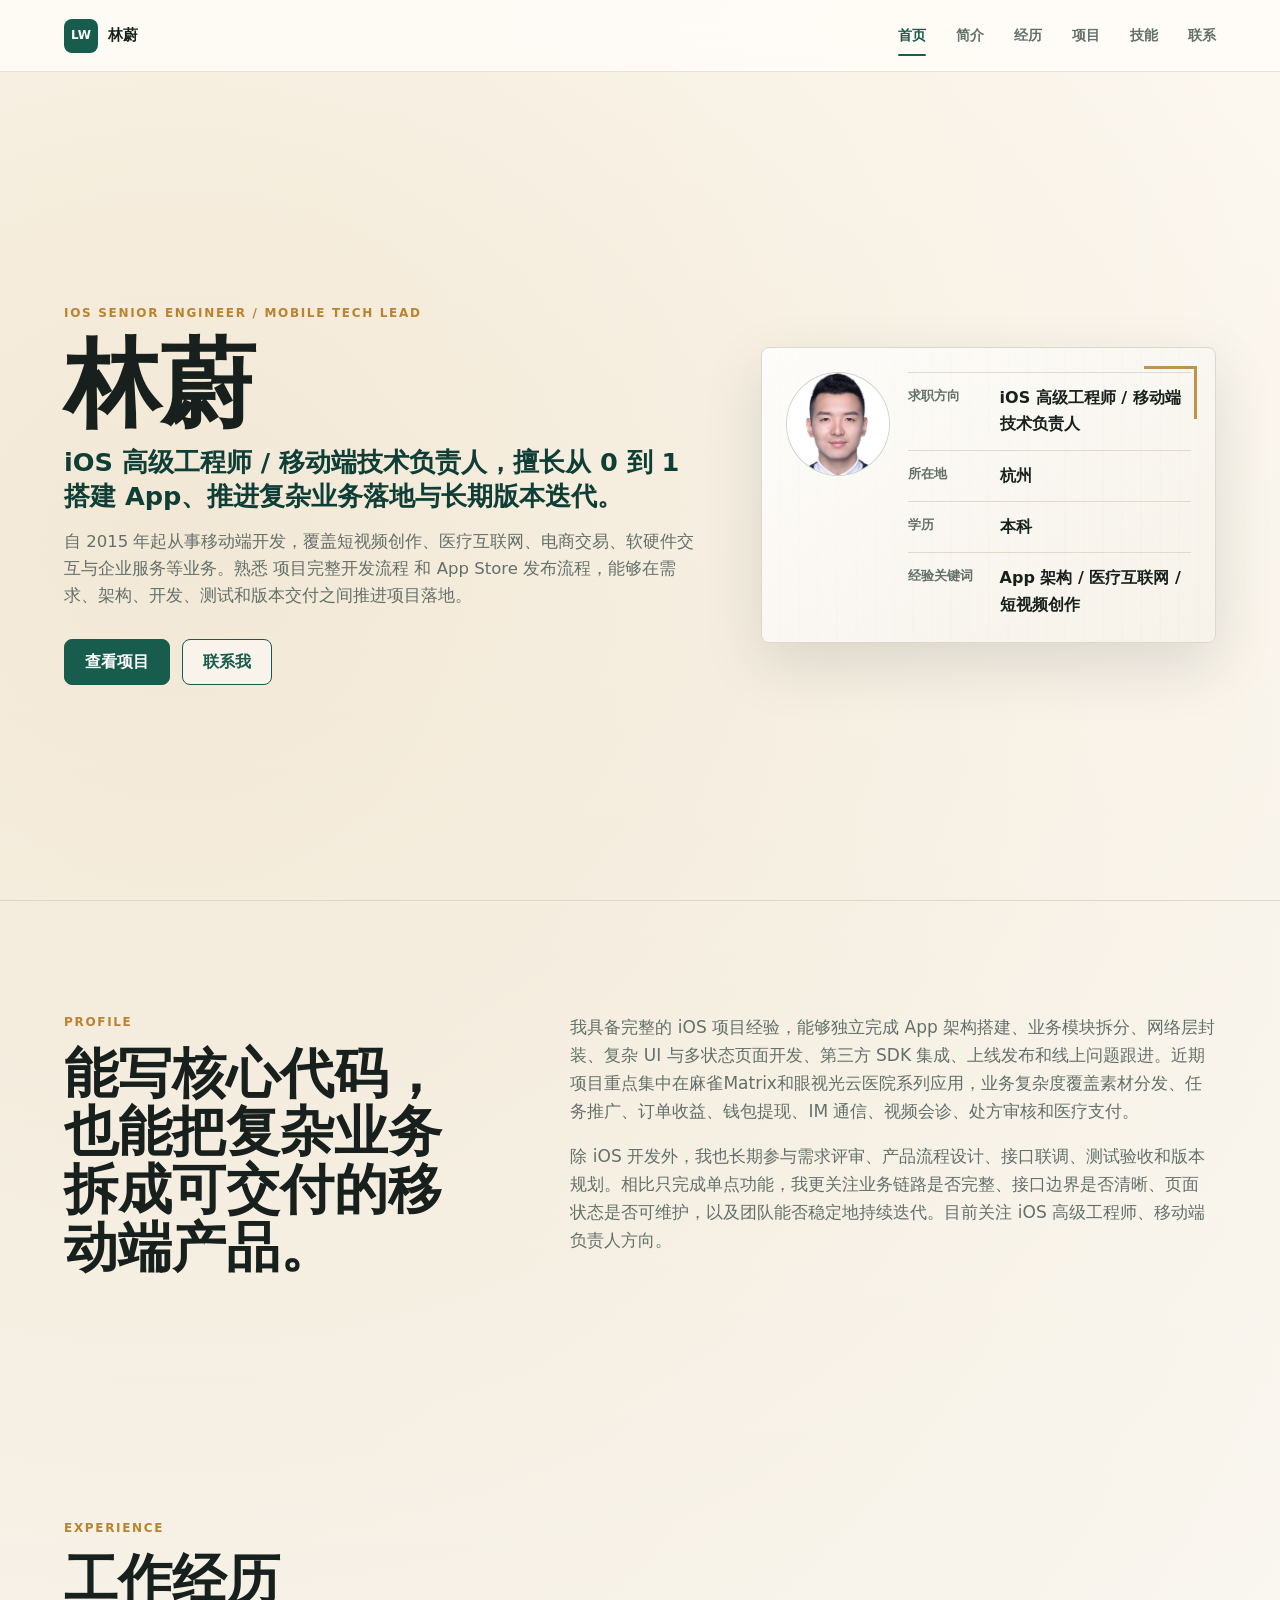
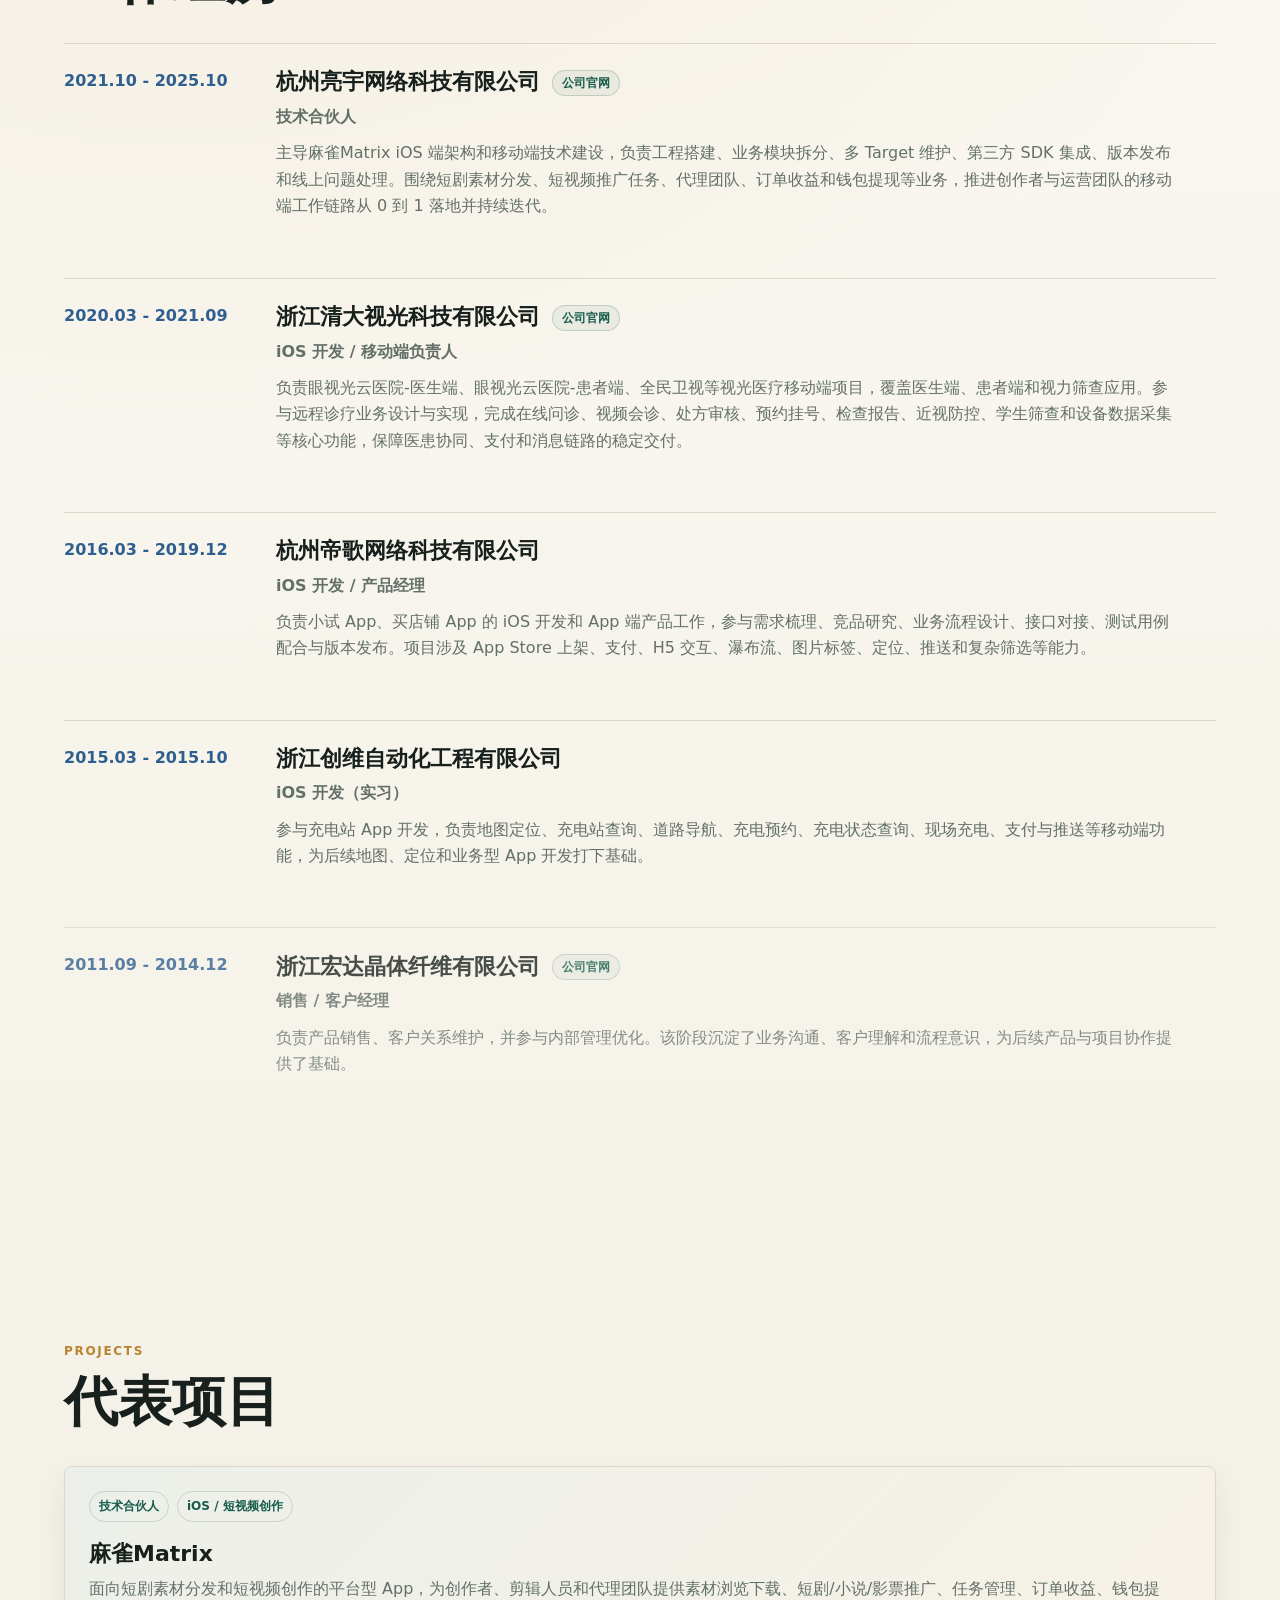
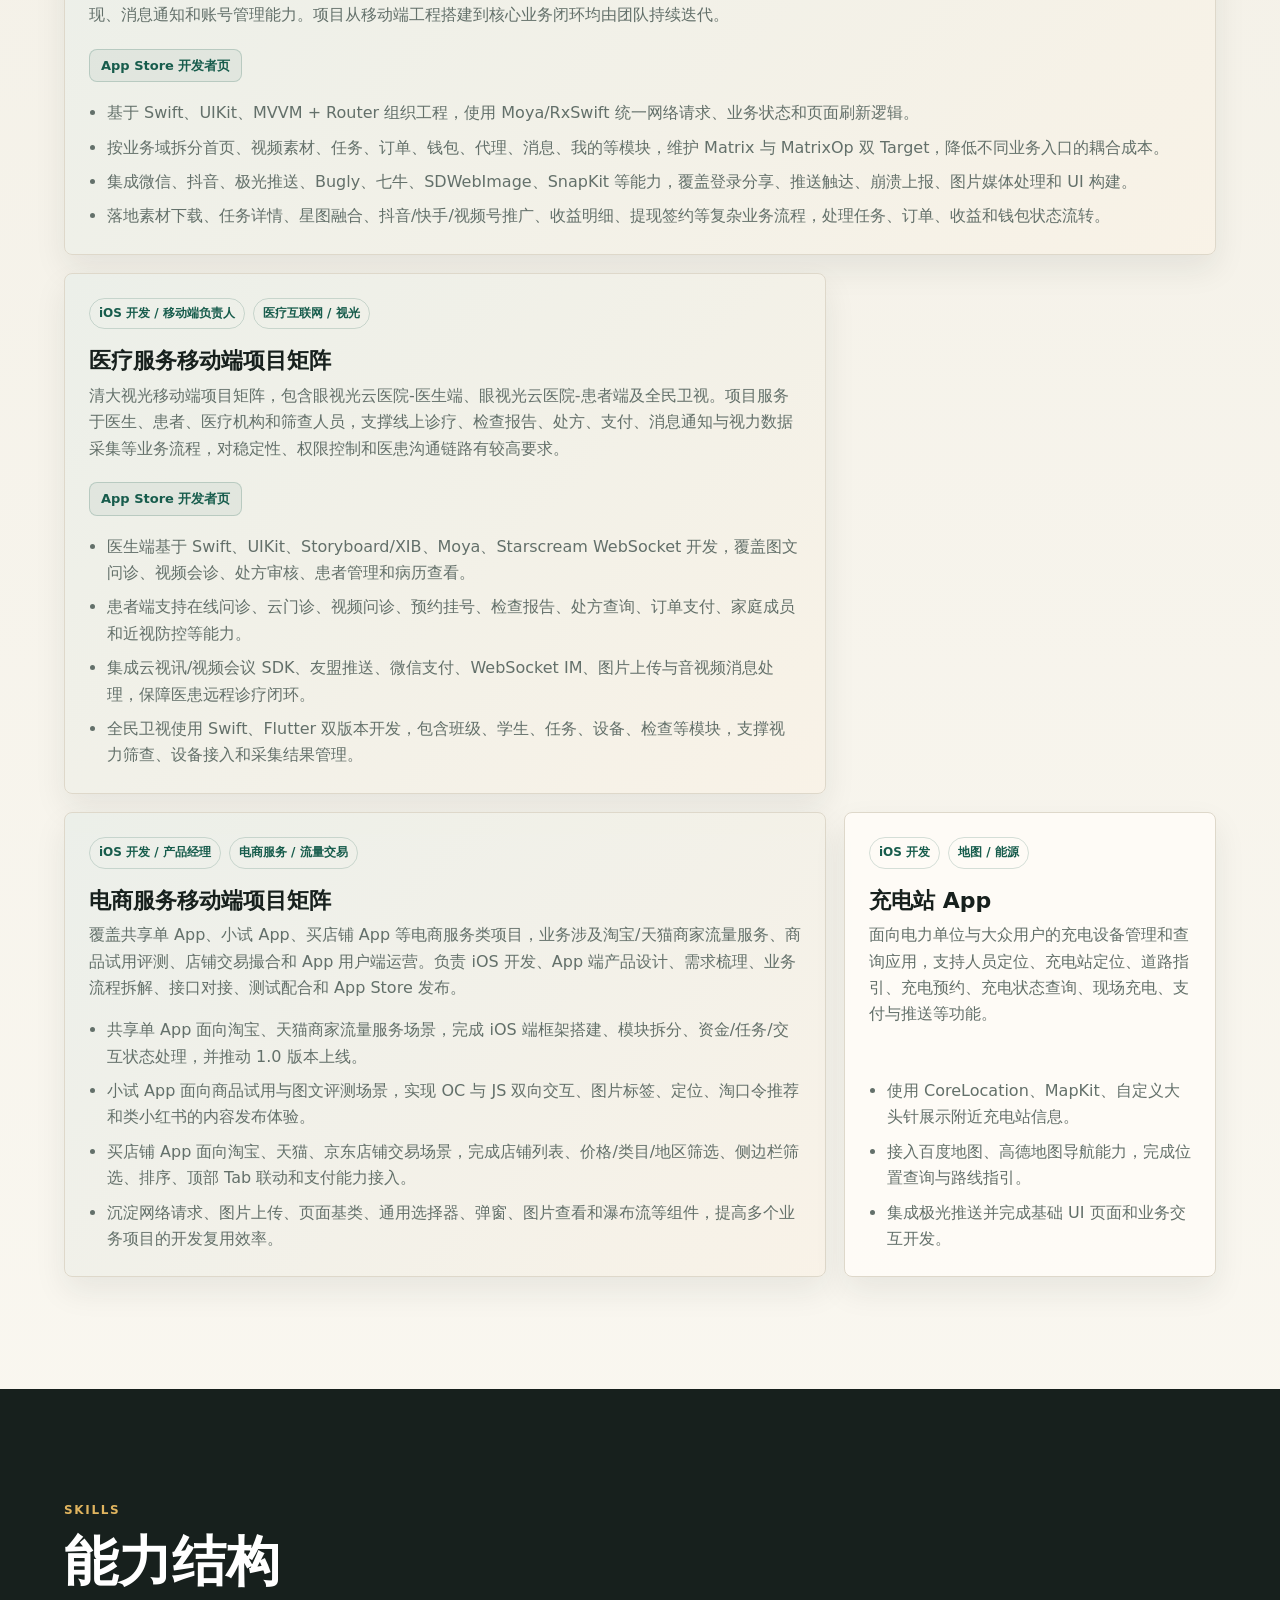
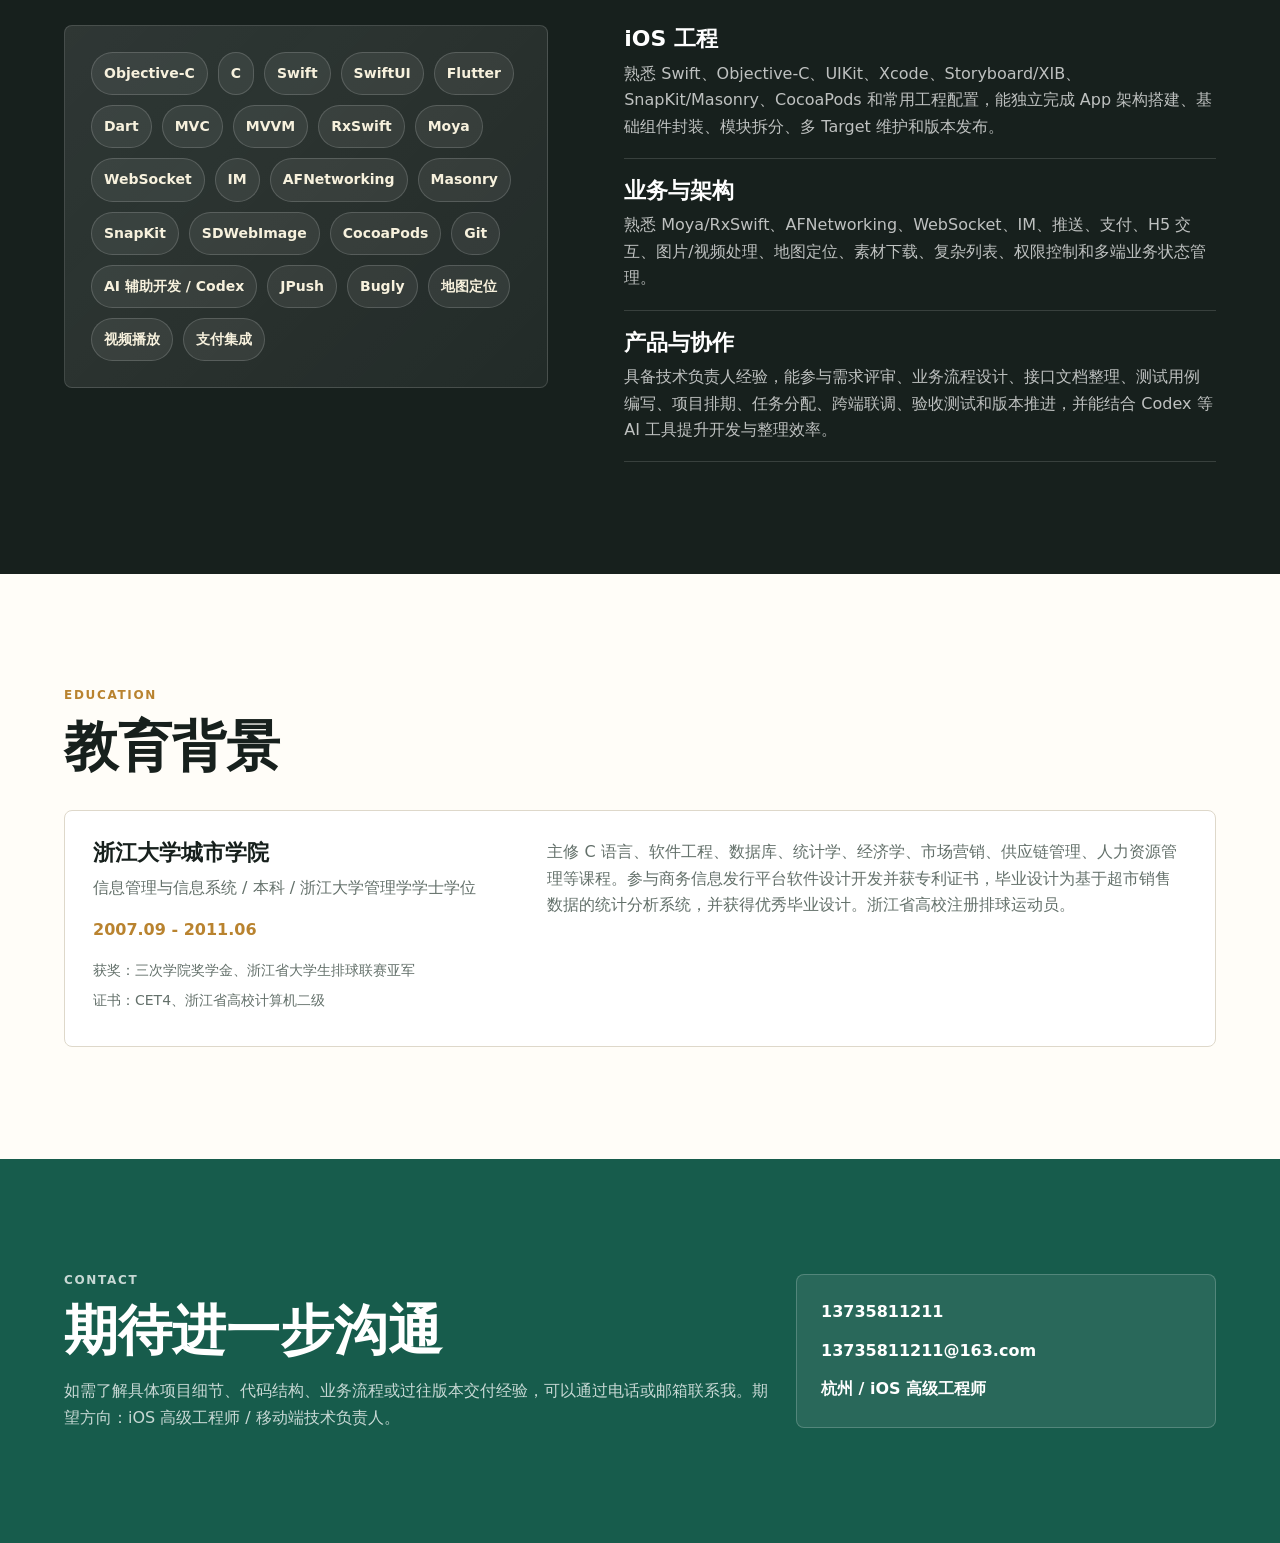
==== commit 1512b284: "简介内容优化" ====
--- a/index.html
+++ b/index.html
@@ -33,7 +33,7 @@
           <h1>林蔚</h1>
           <p class="hero-title">iOS 高级工程师 / 移动端技术负责人，擅长从 0 到 1 搭建 App、推进复杂业务落地与长期版本迭代。</p>
           <p class="hero-summary">
-            自 2015 年起从事移动端开发，覆盖短视频创作、医疗互联网、电商交易、地图定位与企业服务等业务。熟悉 项目完整开发流程 和 App Store 发布流程，能够在需求、架构、开发、测试和版本交付之间推进项目落地。
+            自 2015 年起从事移动端开发，覆盖短视频创作、医疗互联网、电商交易、软硬件交互与企业服务等业务。熟悉 项目完整开发流程 和 App Store 发布流程，能够在需求、架构、开发、测试和版本交付之间推进项目落地。
           </p>
           <div class="hero-actions">
             <a class="button primary" href="#projects">查看项目</a>
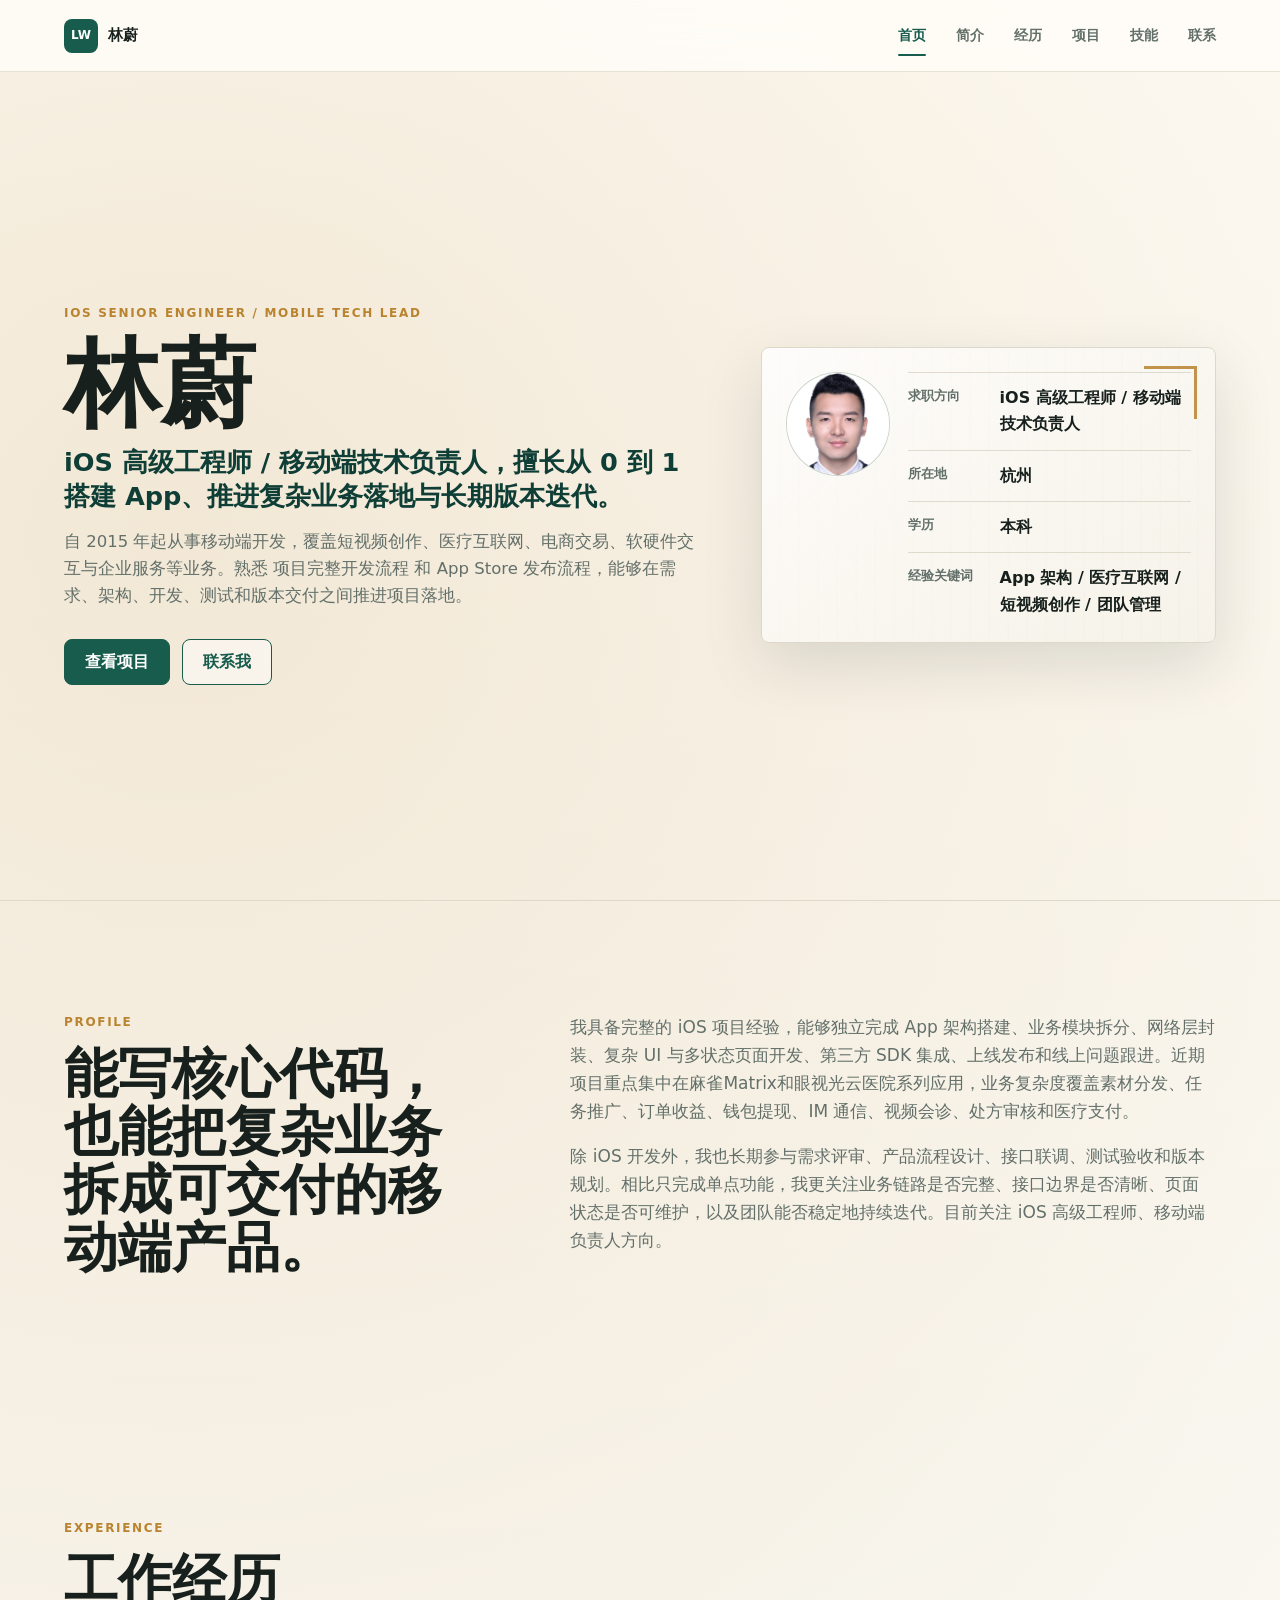
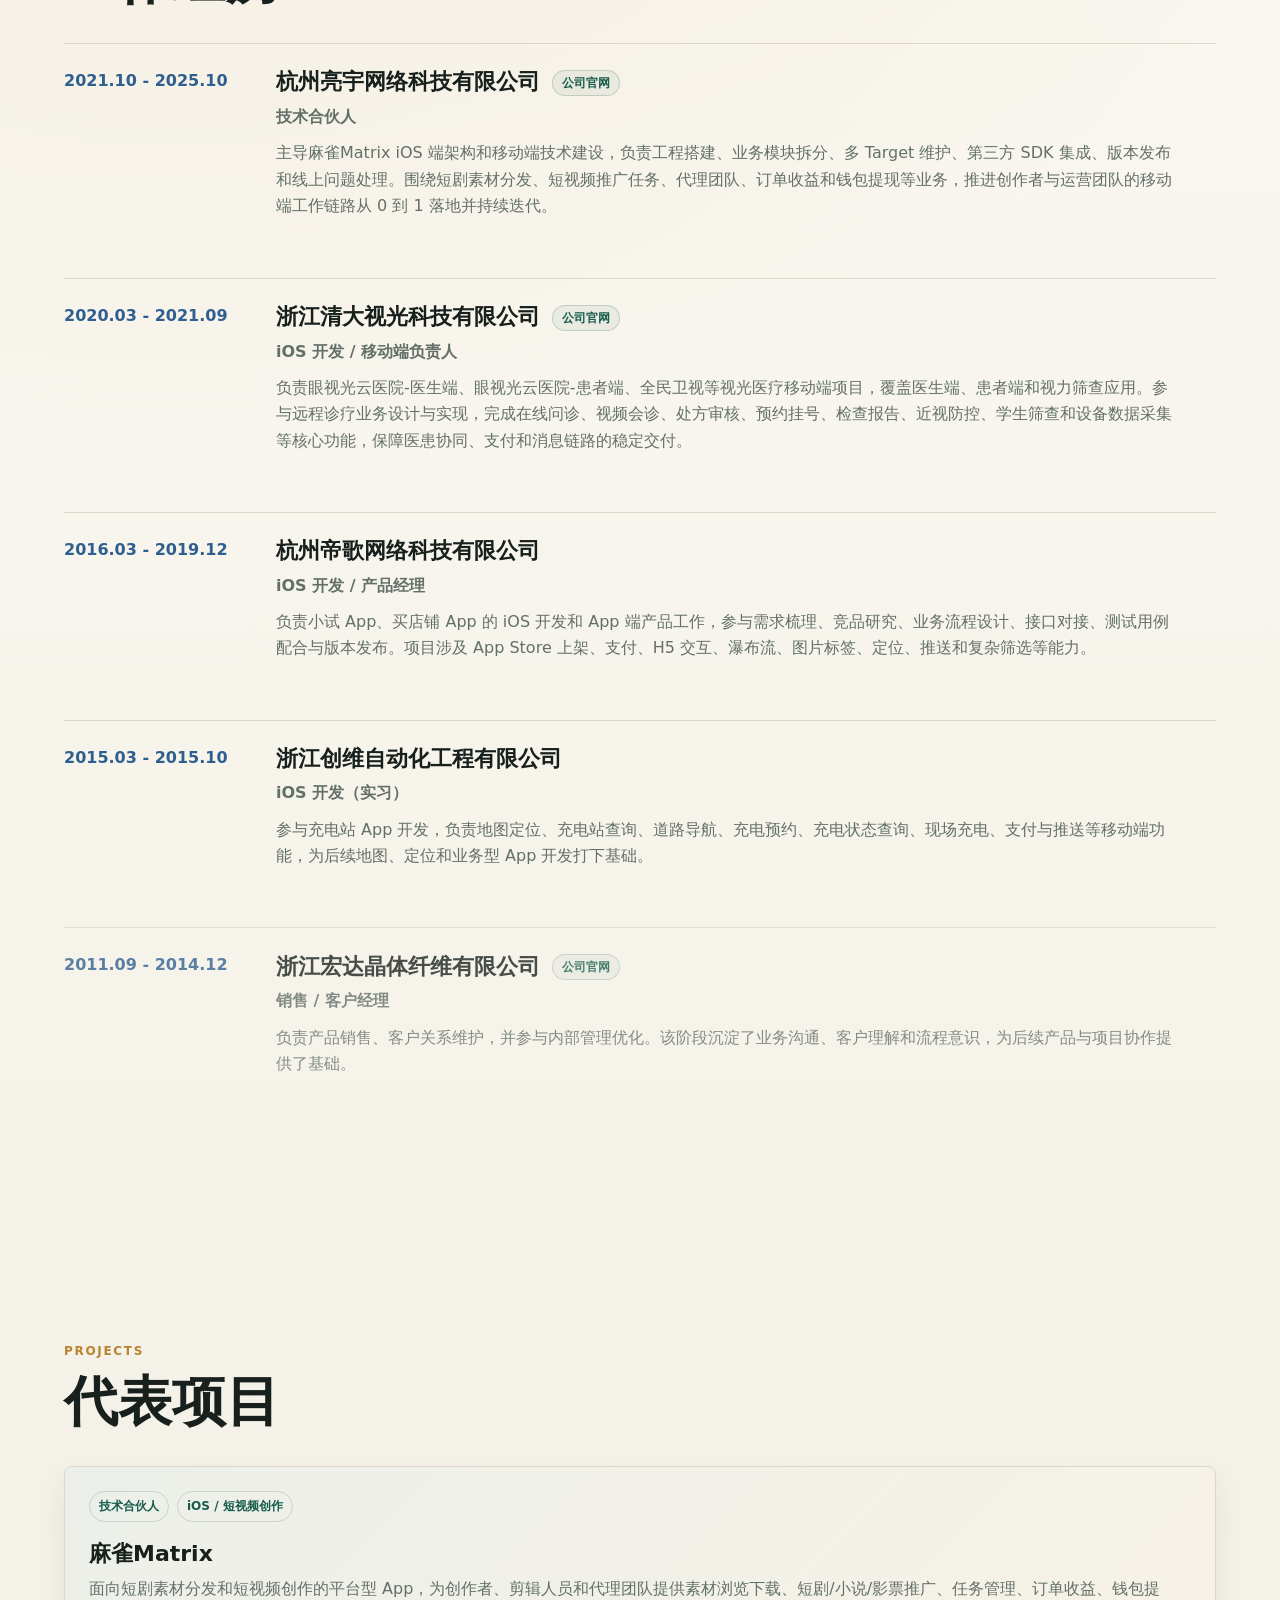
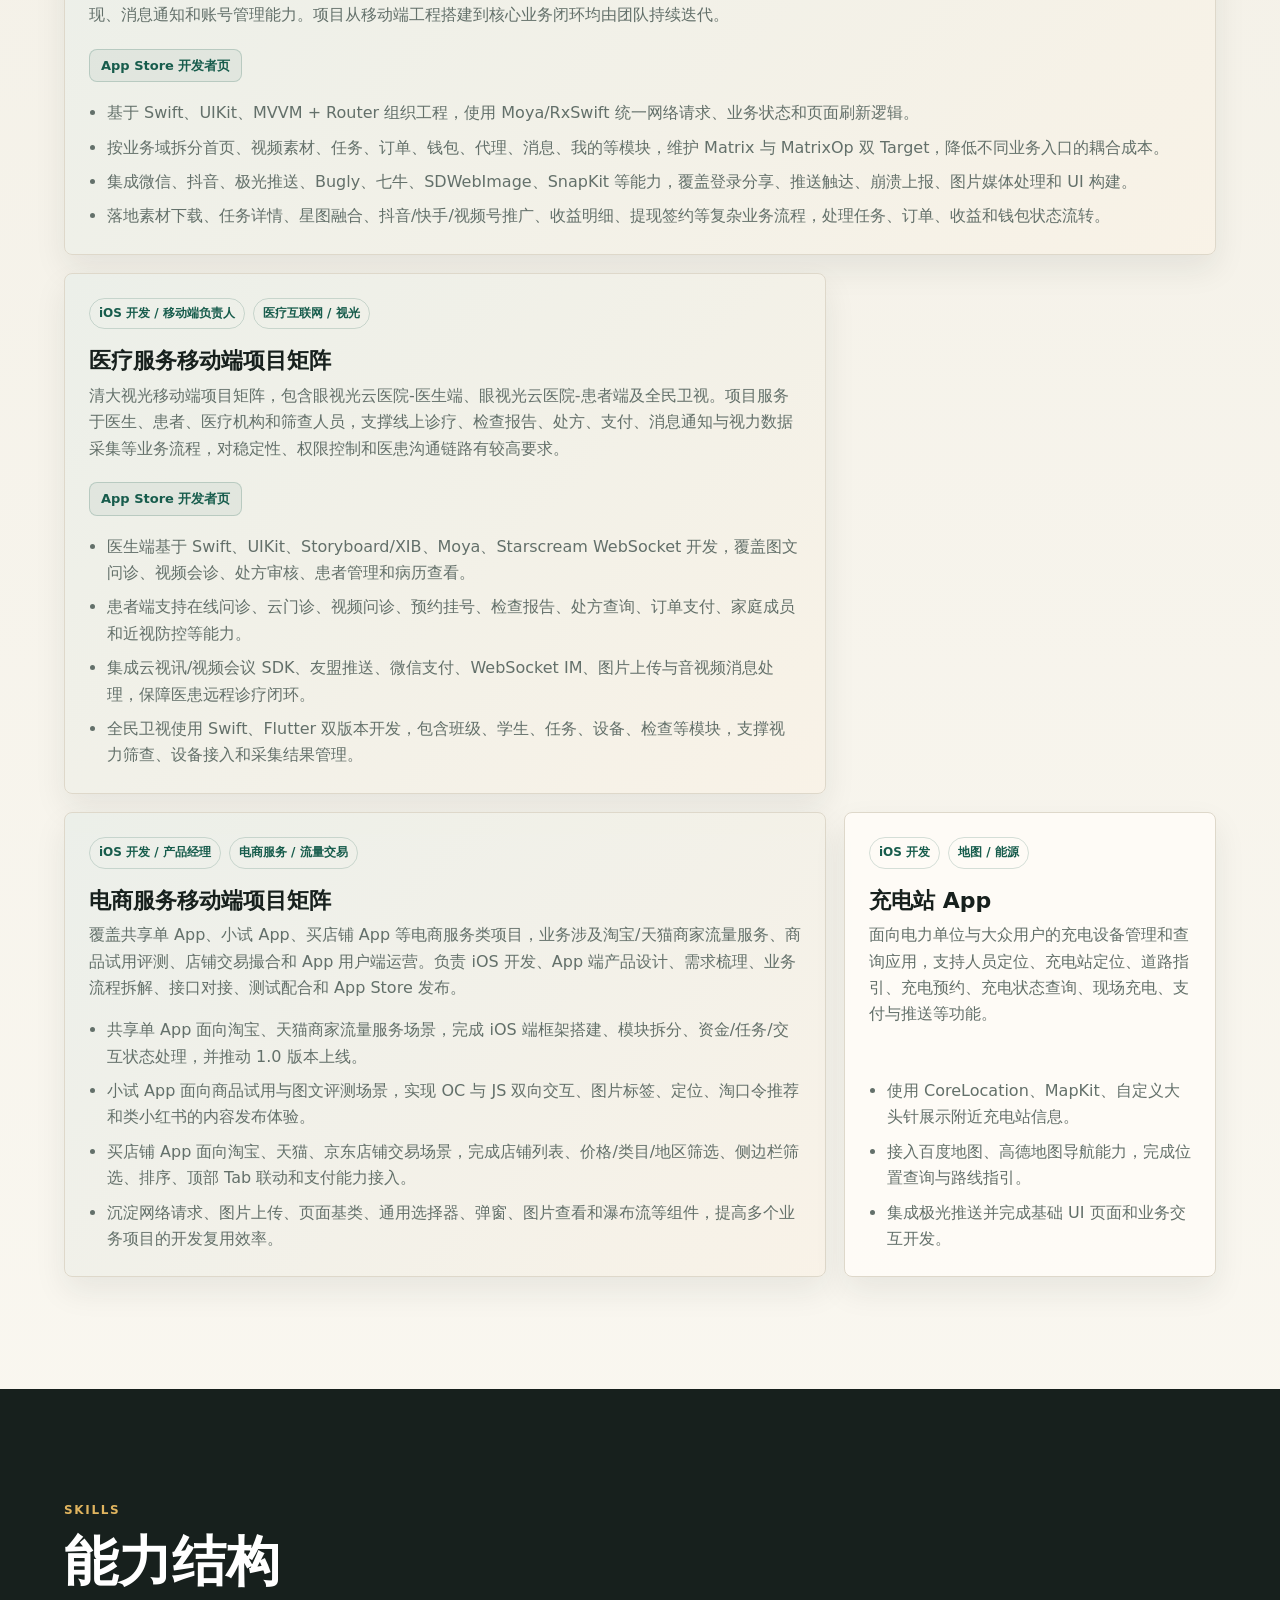
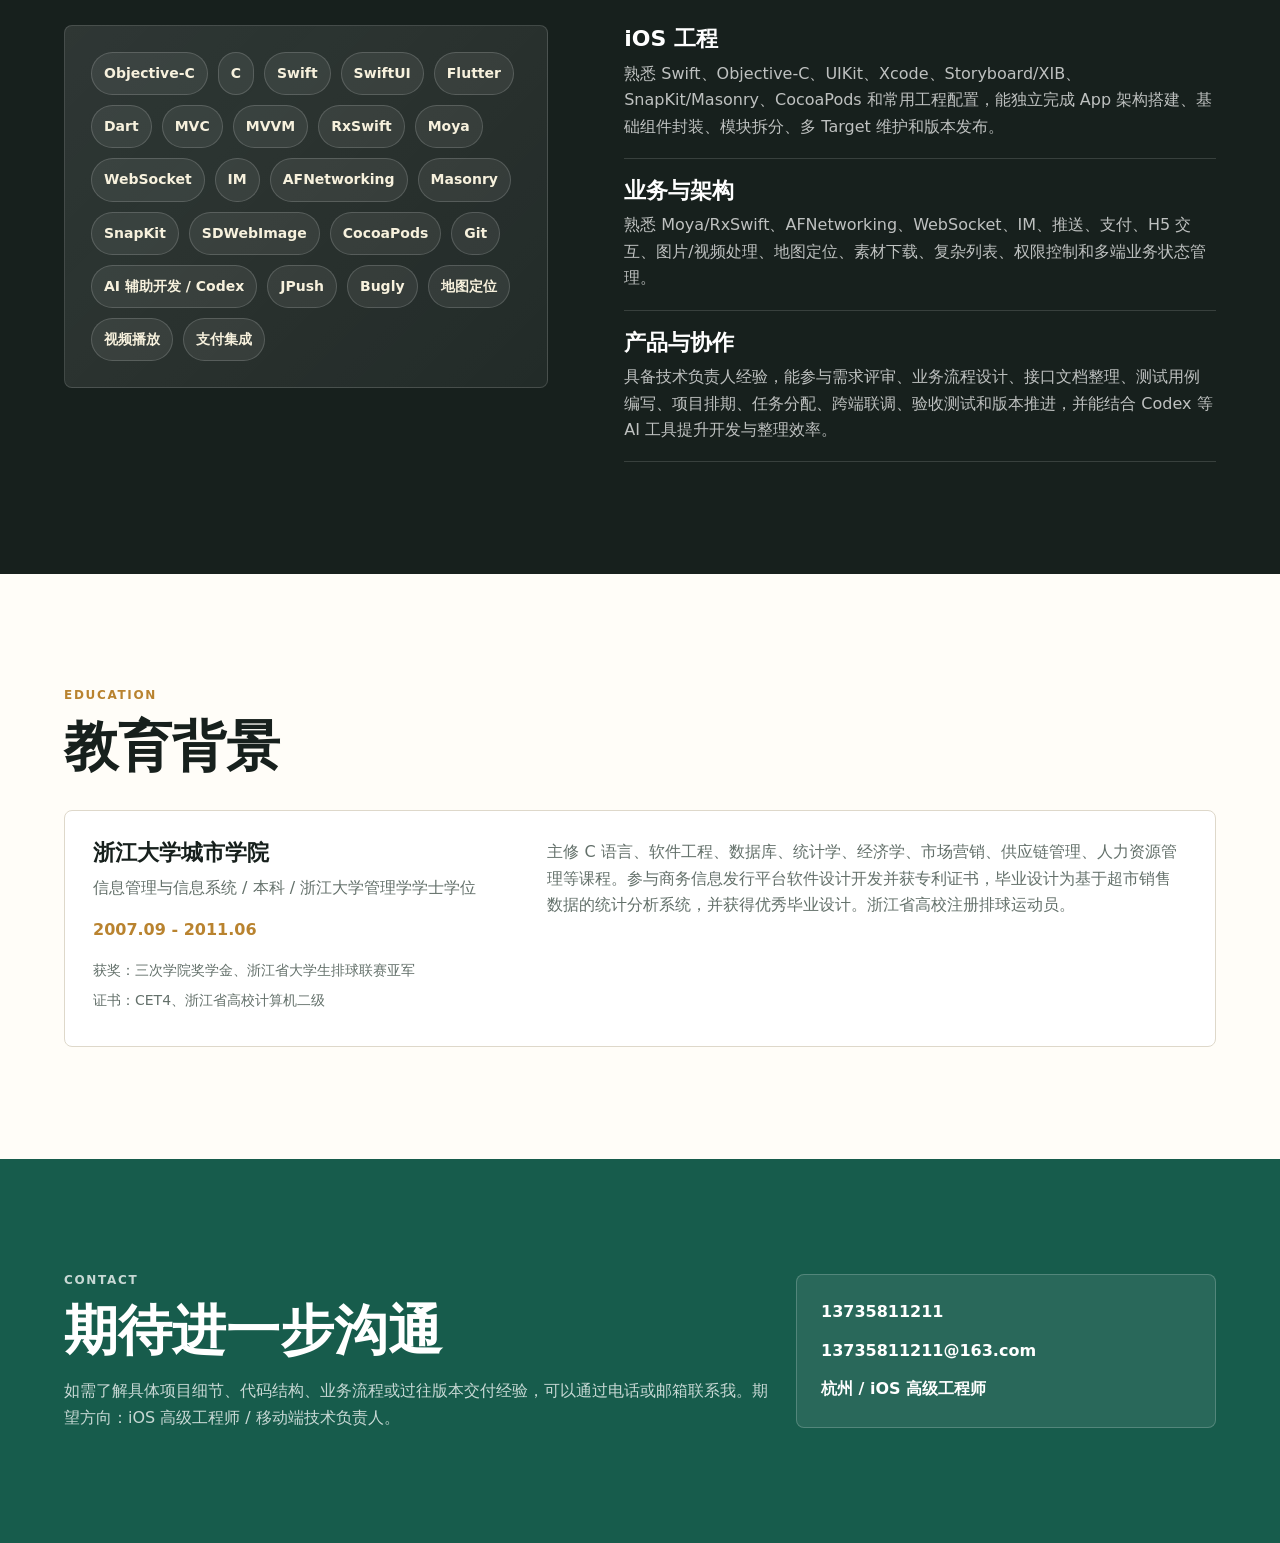
==== commit 9b3f60bd: "经验关键词调整" ====
--- a/index.html
+++ b/index.html
@@ -60,7 +60,7 @@
             </div>
             <div>
               <dt>经验关键词</dt>
-              <dd>App 架构 / 医疗互联网 / 短视频创作</dd>
+              <dd>App 架构 / 医疗互联网 / 短视频创作 / 团队管理</dd>
             </div>
           </dl>
         </aside>
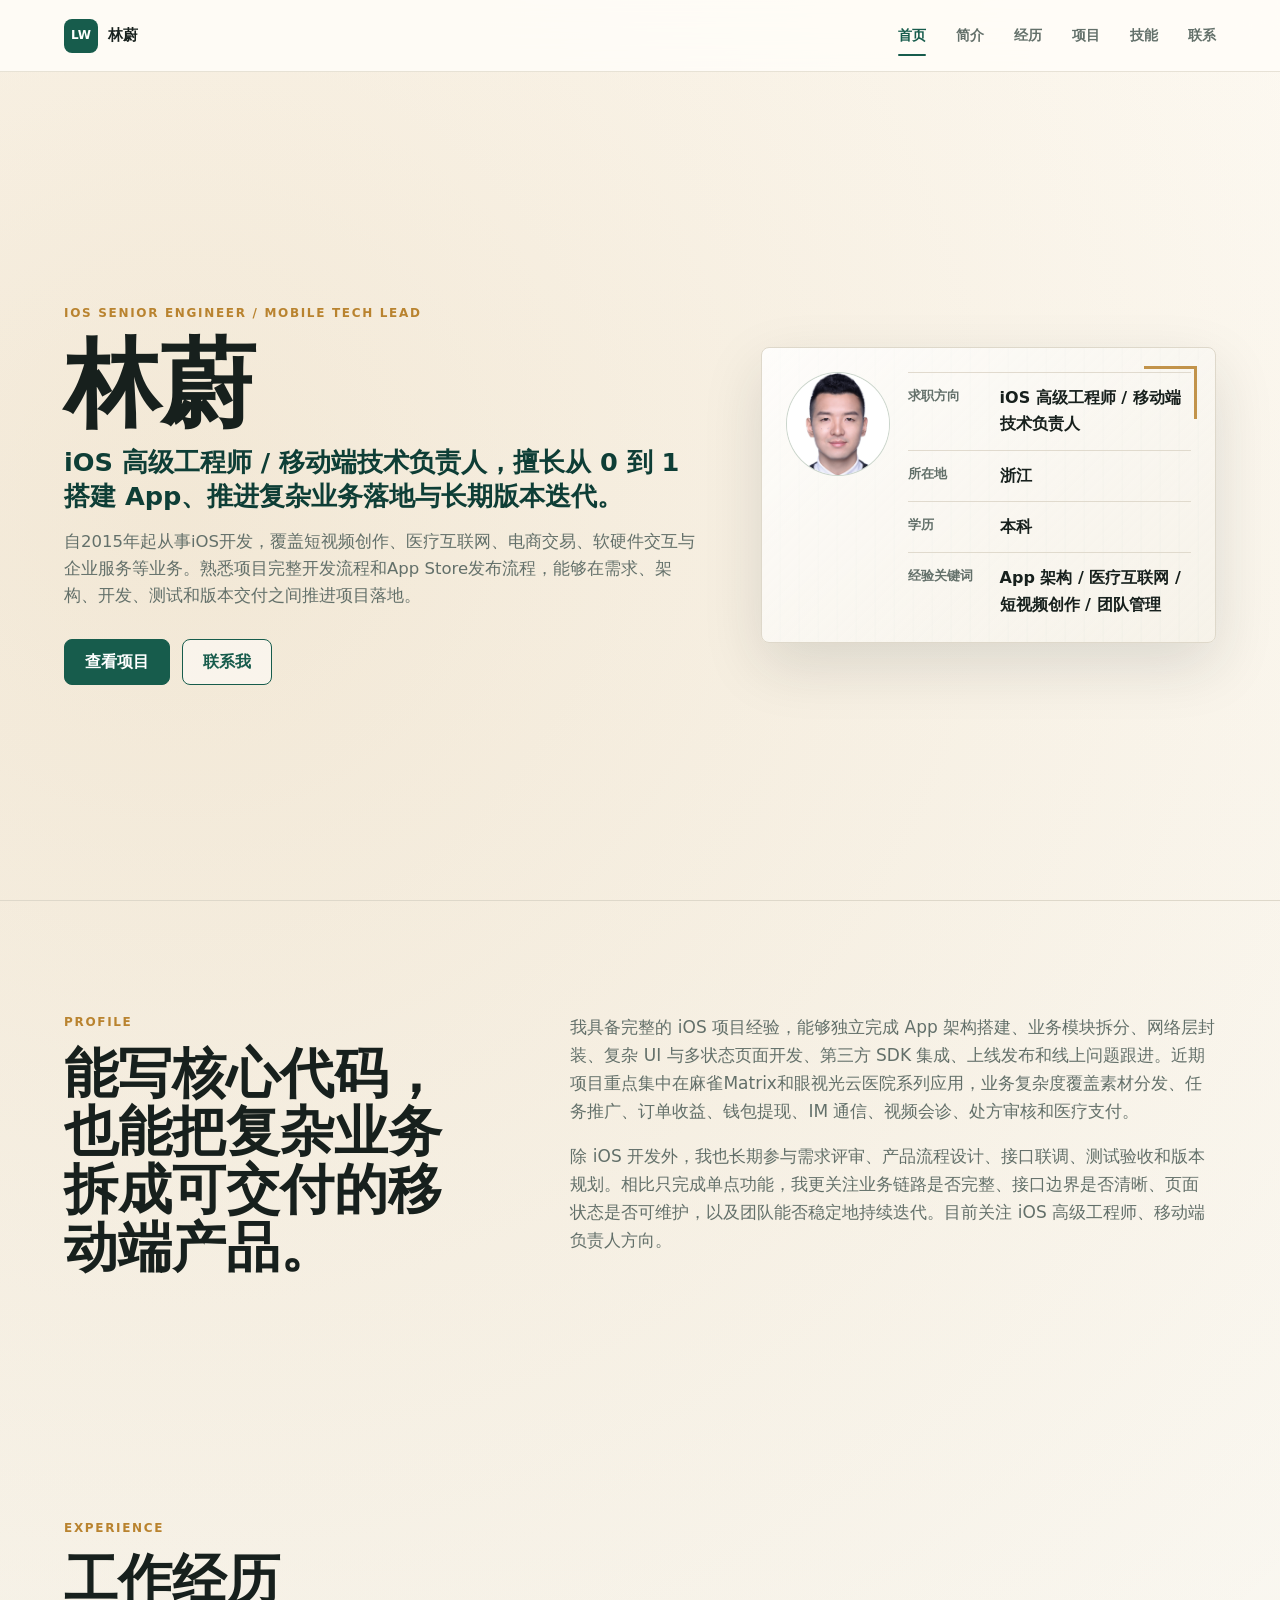
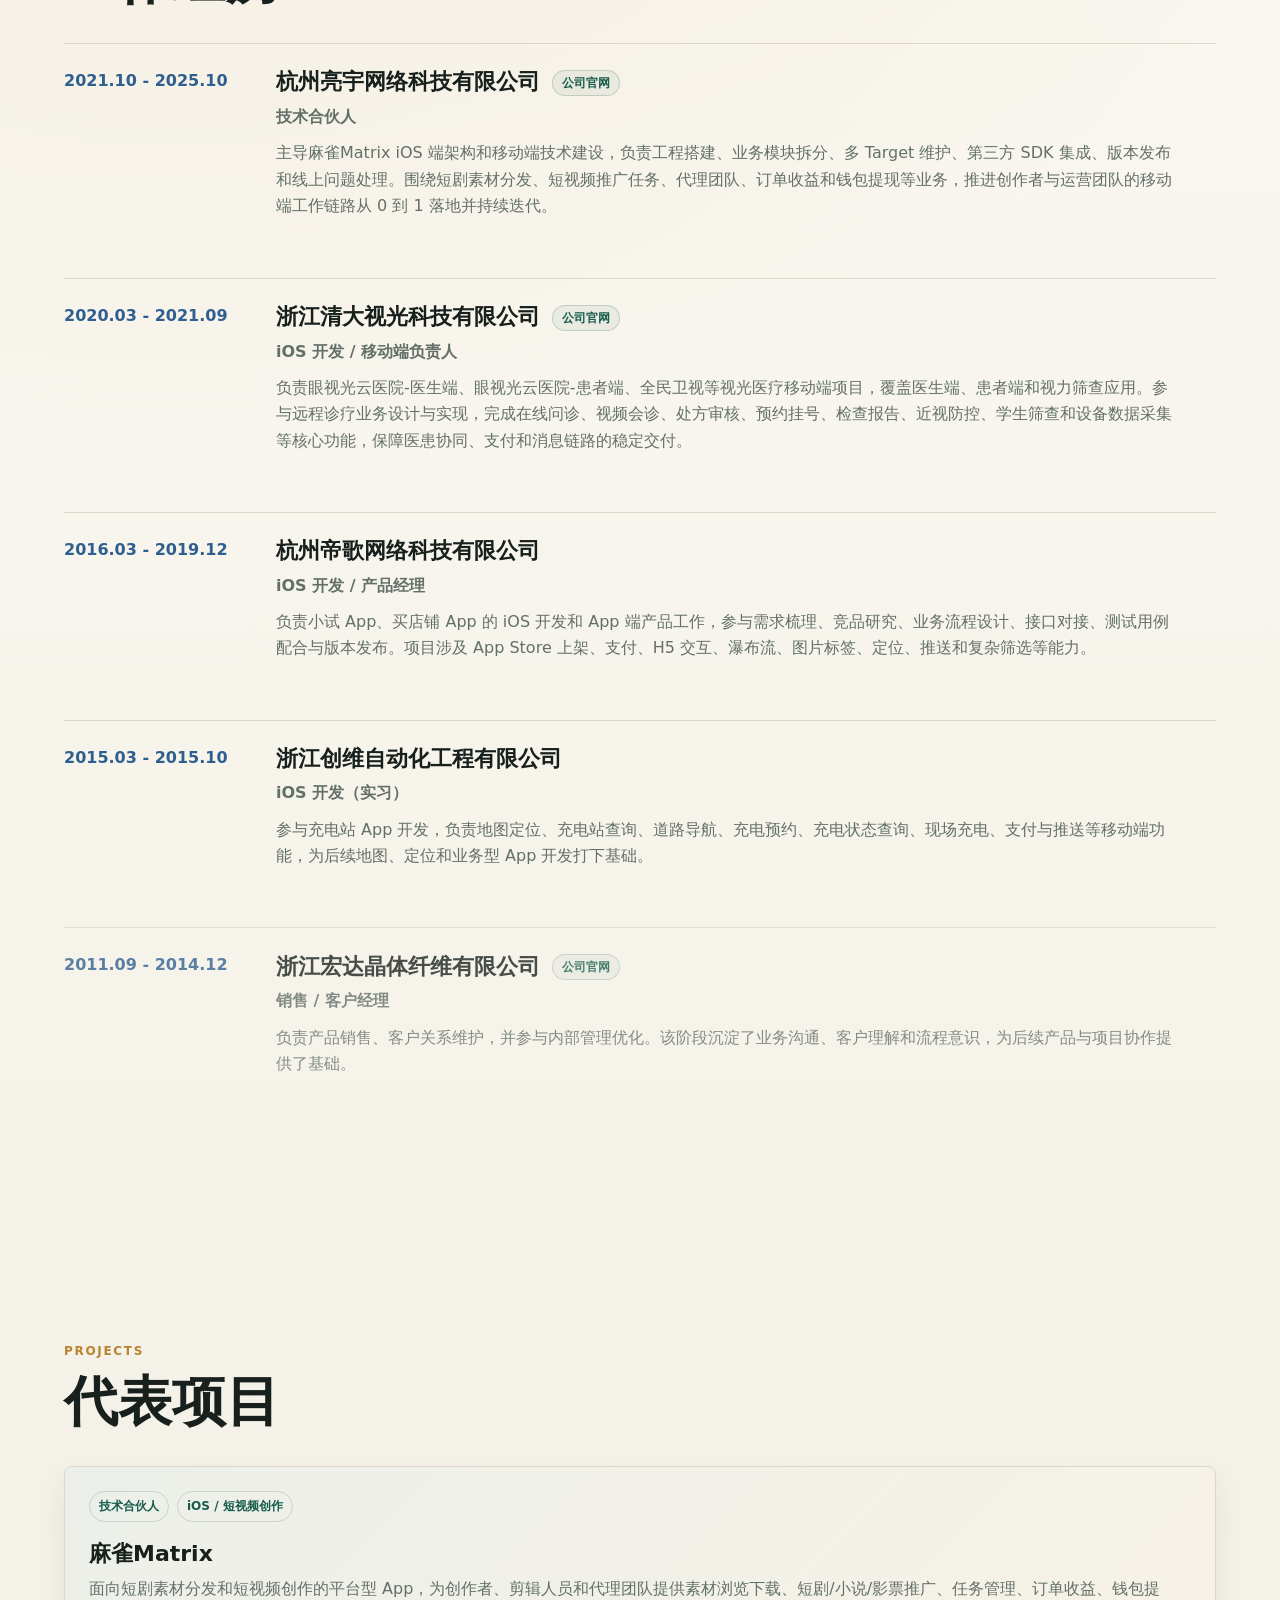
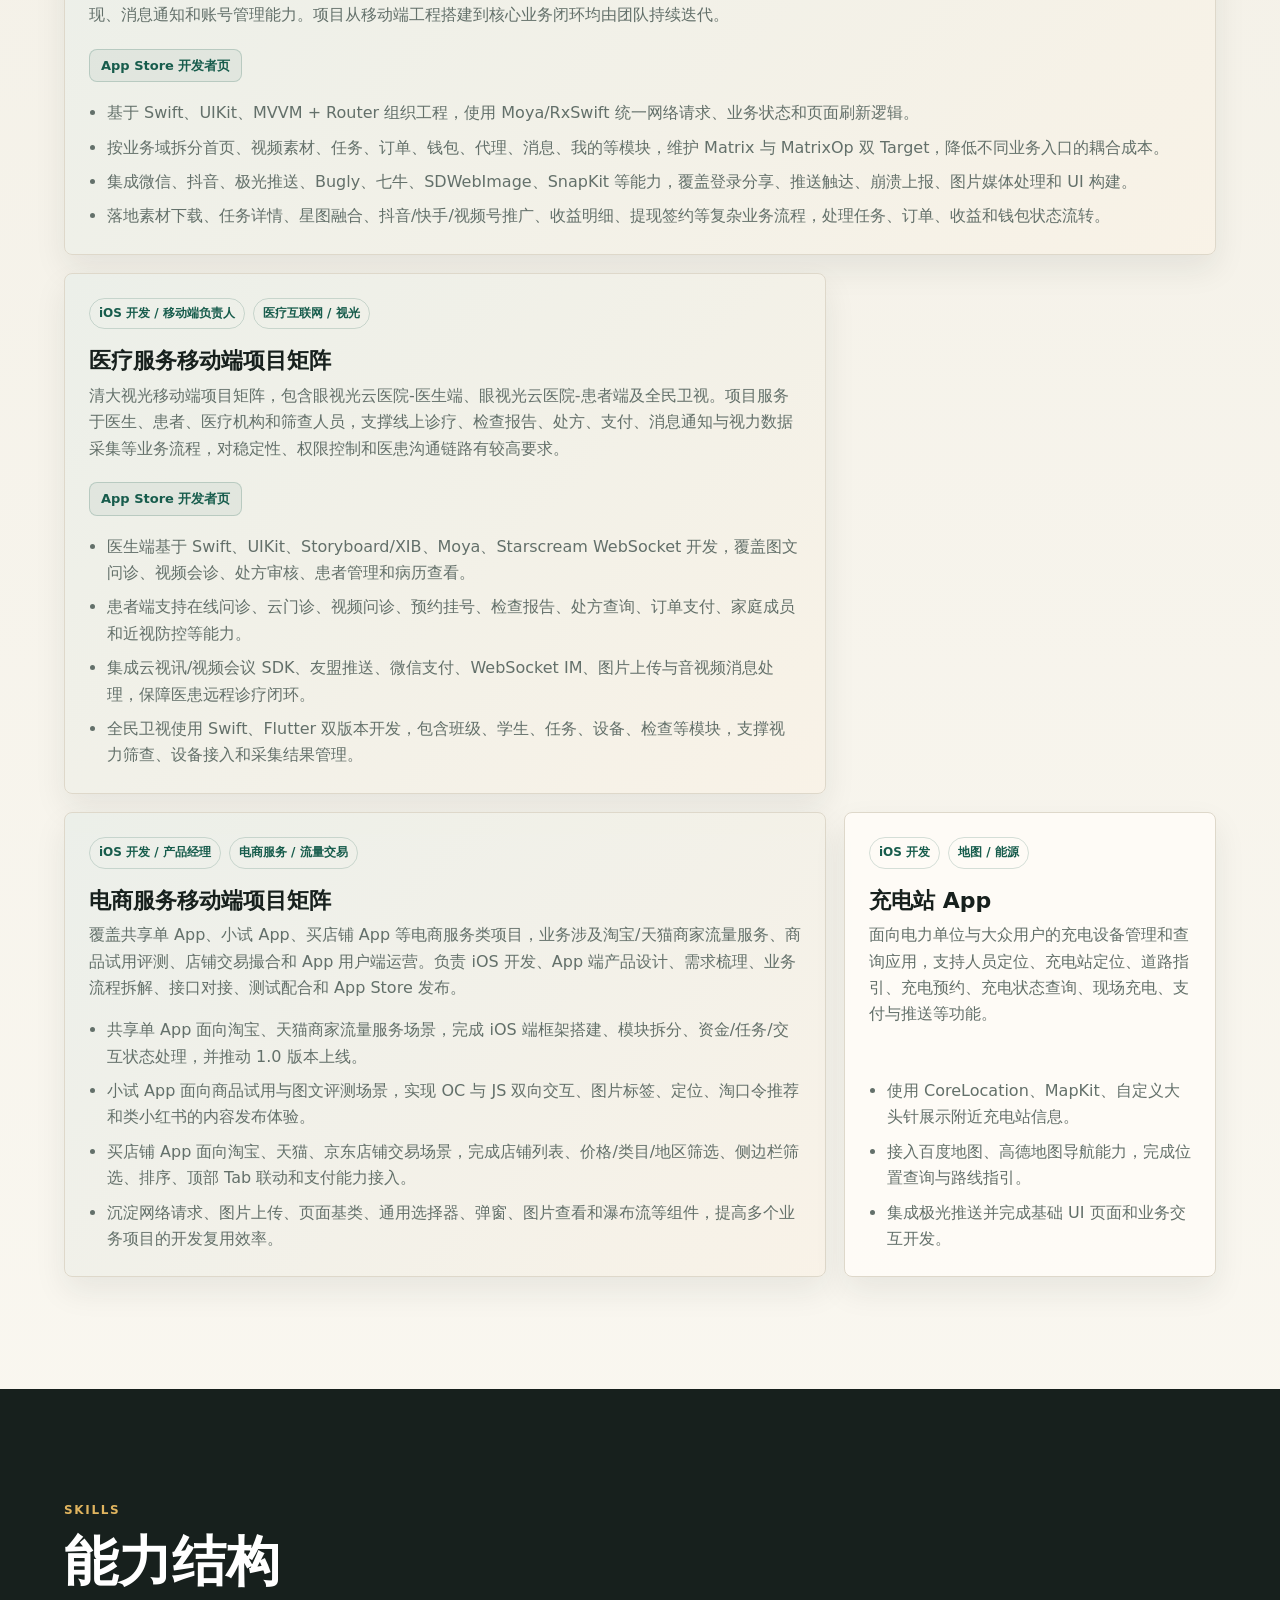
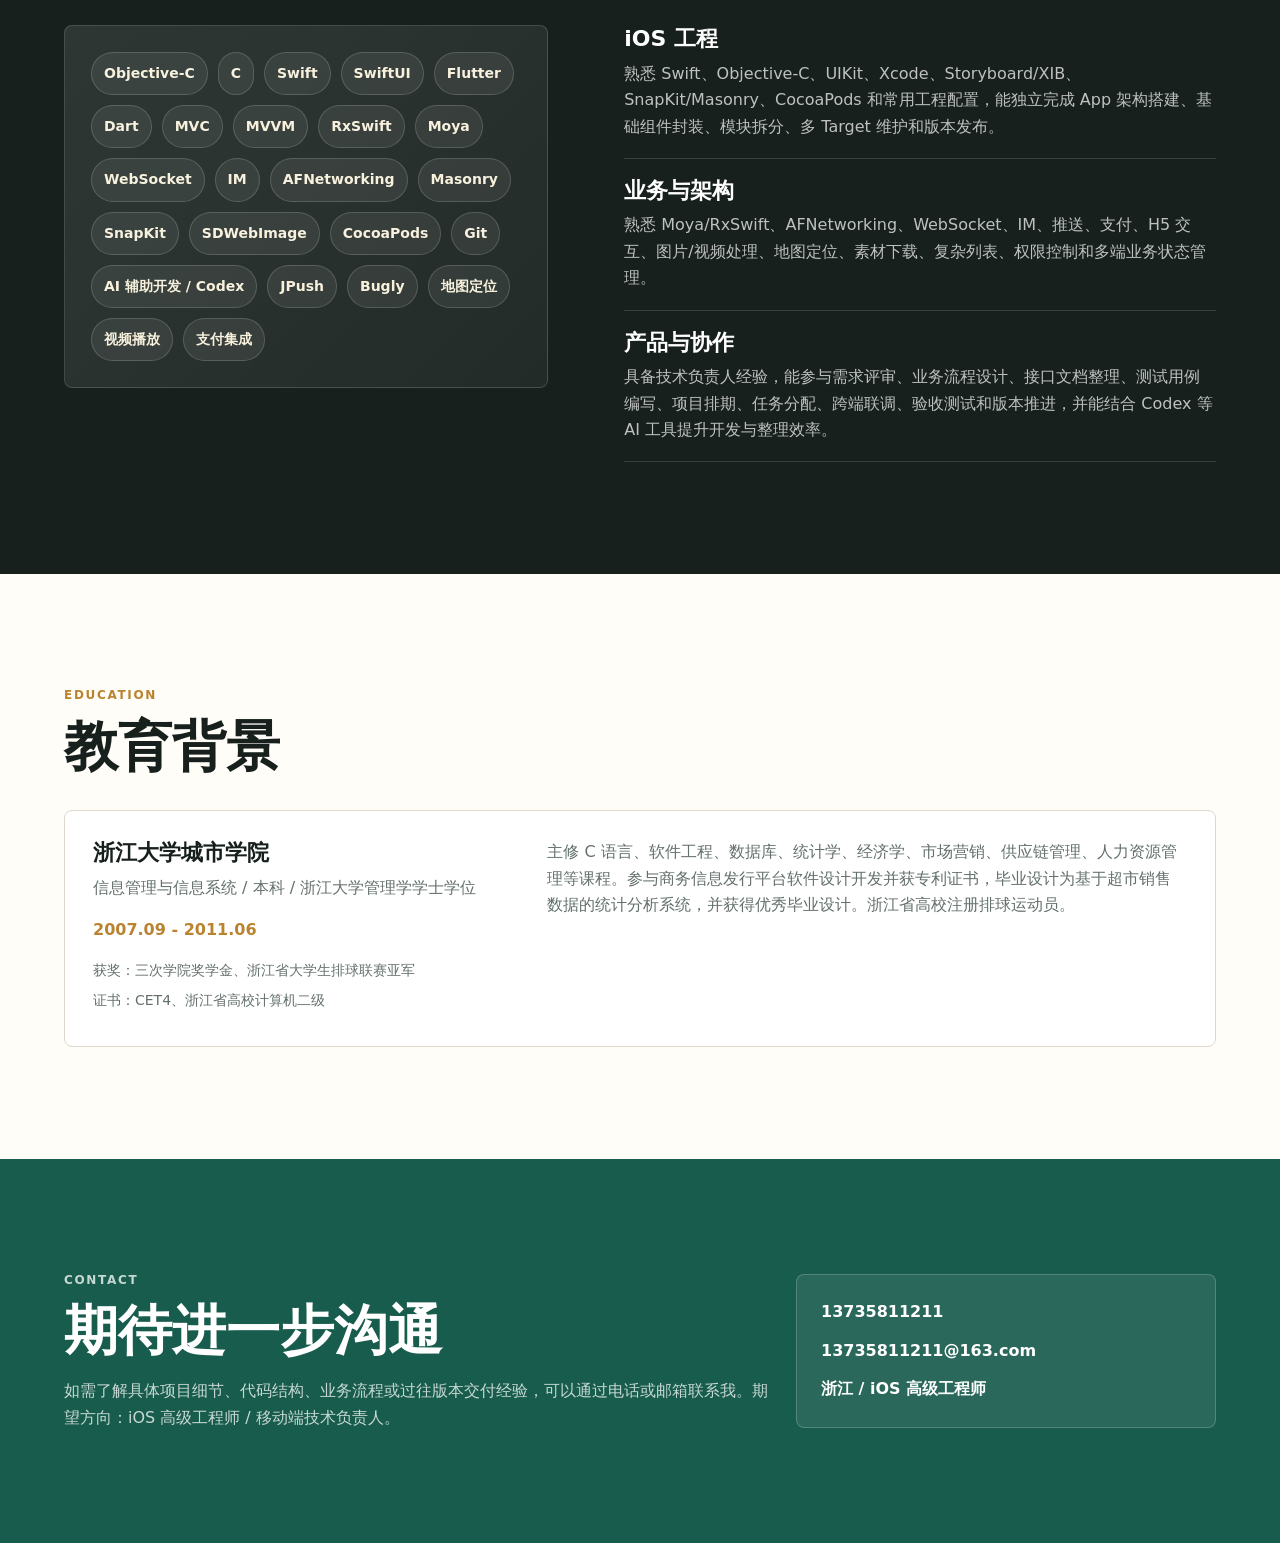
==== commit 76a66395: "文字排版优化" ====
--- a/index.html
+++ b/index.html
@@ -33,7 +33,7 @@
           <h1>林蔚</h1>
           <p class="hero-title">iOS 高级工程师 / 移动端技术负责人，擅长从 0 到 1 搭建 App、推进复杂业务落地与长期版本迭代。</p>
           <p class="hero-summary">
-            自 2015 年起从事移动端开发，覆盖短视频创作、医疗互联网、电商交易、软硬件交互与企业服务等业务。熟悉 项目完整开发流程 和 App Store 发布流程，能够在需求、架构、开发、测试和版本交付之间推进项目落地。
+            自2015年起从事iOS开发，覆盖短视频创作、医疗互联网、电商交易、软硬件交互与企业服务等业务。熟悉项目完整开发流程和App Store发布流程，能够在需求、架构、开发、测试和版本交付之间推进项目落地。
           </p>
           <div class="hero-actions">
             <a class="button primary" href="#projects">查看项目</a>
@@ -52,7 +52,7 @@
             </div>
             <div>
               <dt>所在地</dt>
-              <dd>杭州</dd>
+              <dd>浙江</dd>
             </div>
             <div>
               <dt>学历</dt>
@@ -319,7 +319,7 @@
         <div class="contact-card">
           <a href="tel:13735811211">13735811211</a>
           <a href="mailto:13735811211@163.com">13735811211@163.com</a>
-          <span>杭州 / iOS 高级工程师</span>
+          <span>浙江 / iOS 高级工程师</span>
         </div>
       </section>
     </main>
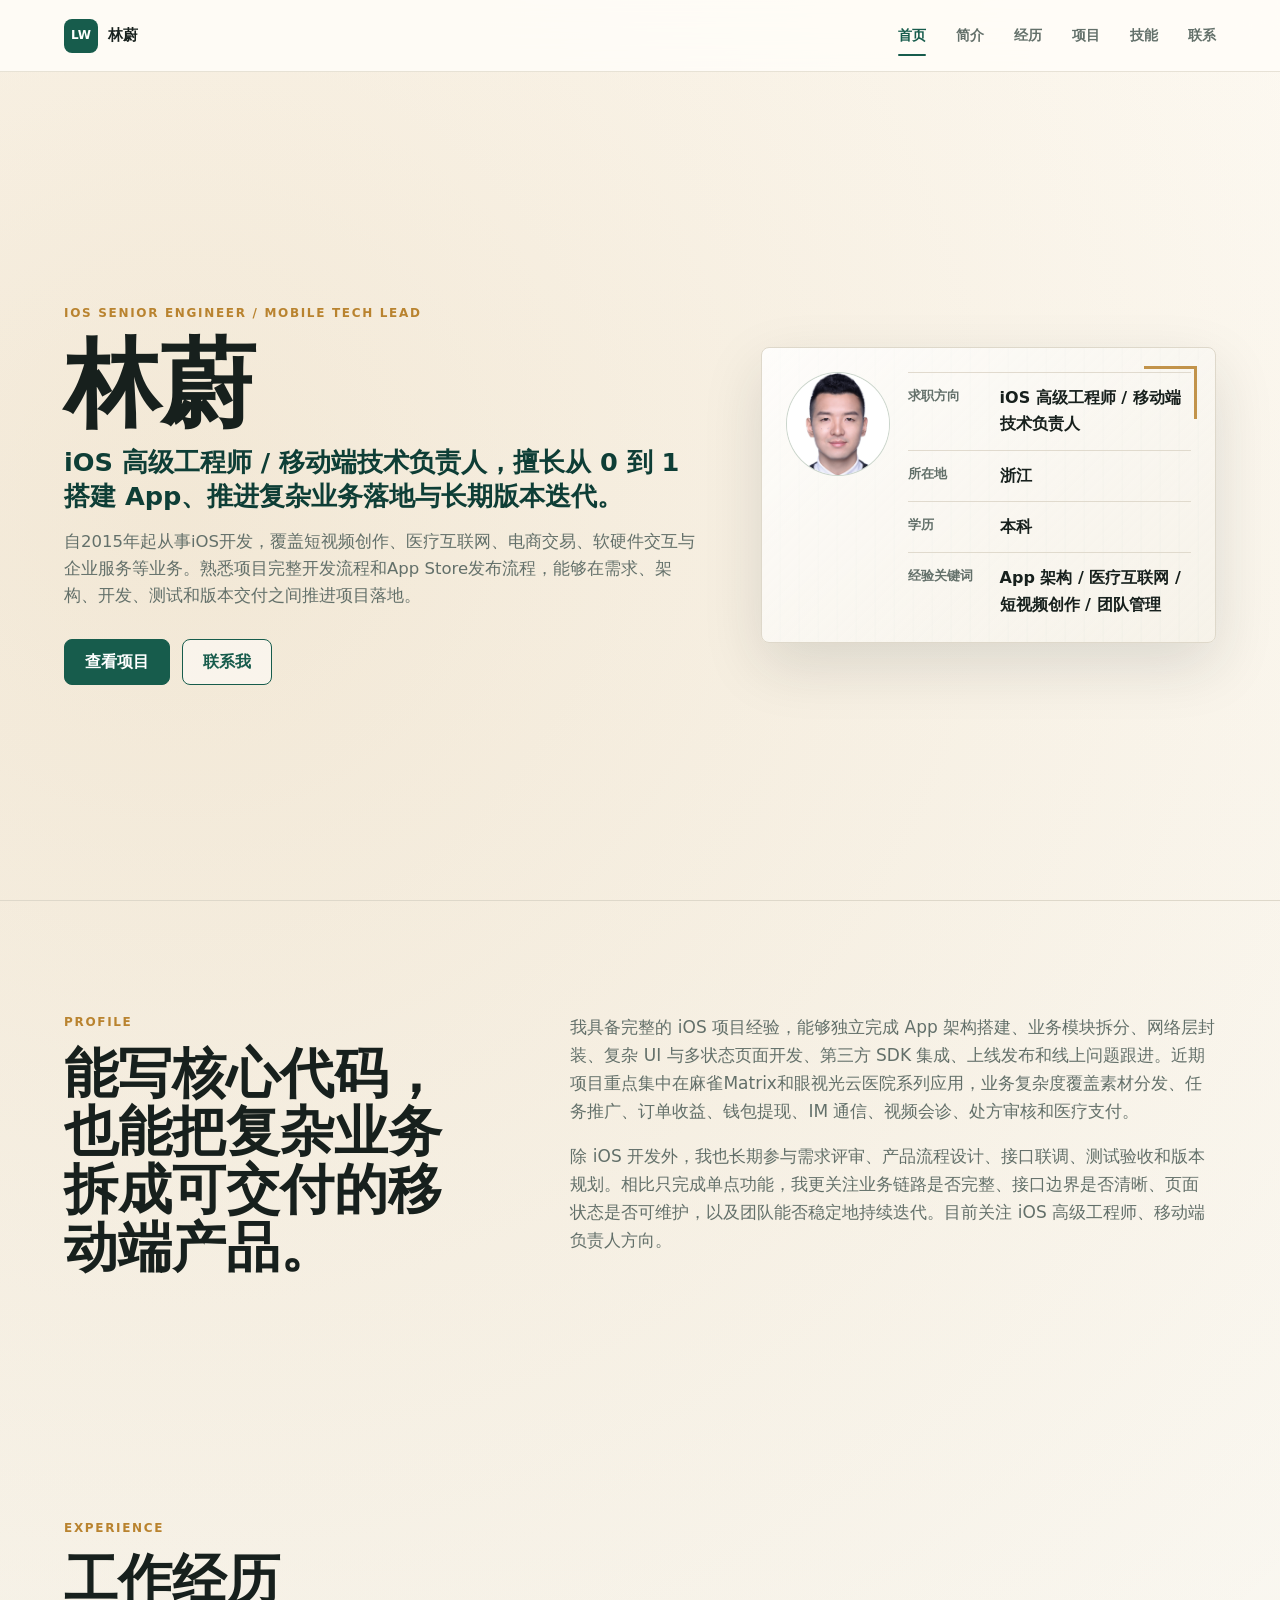
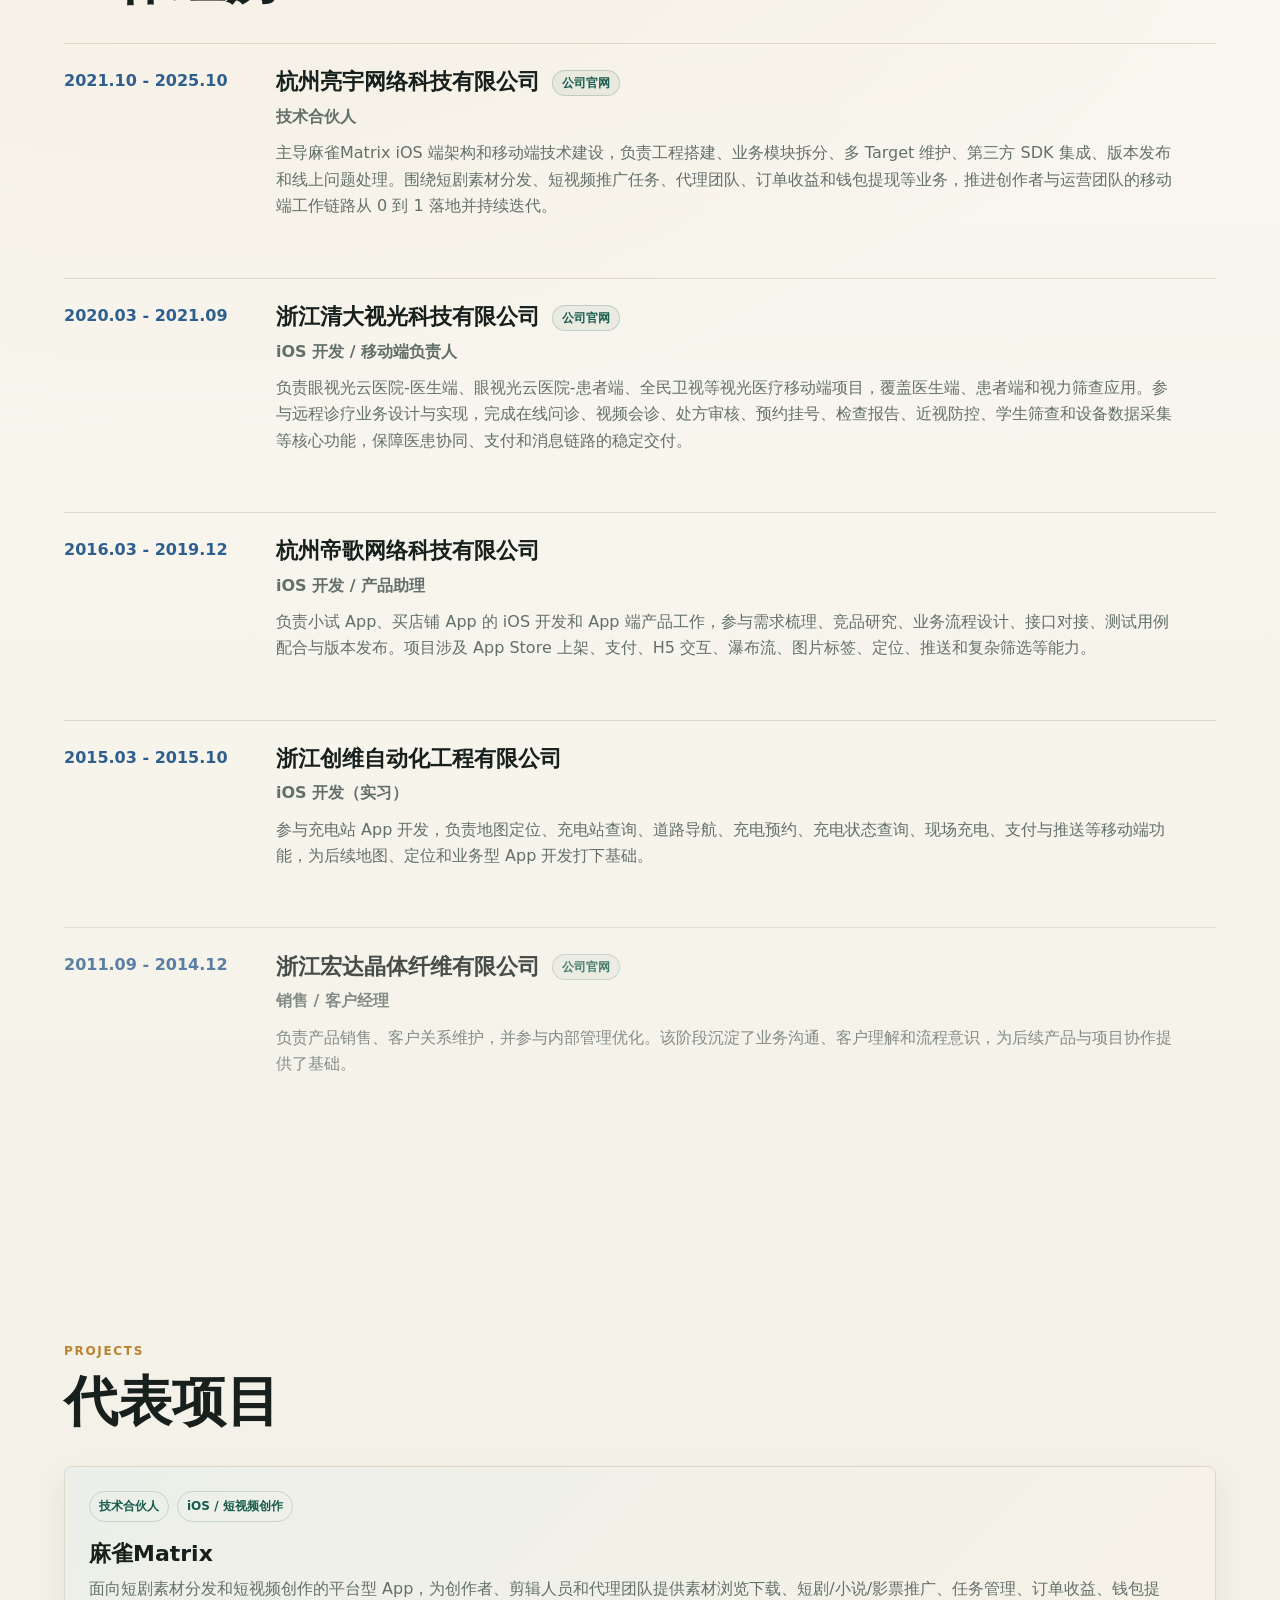
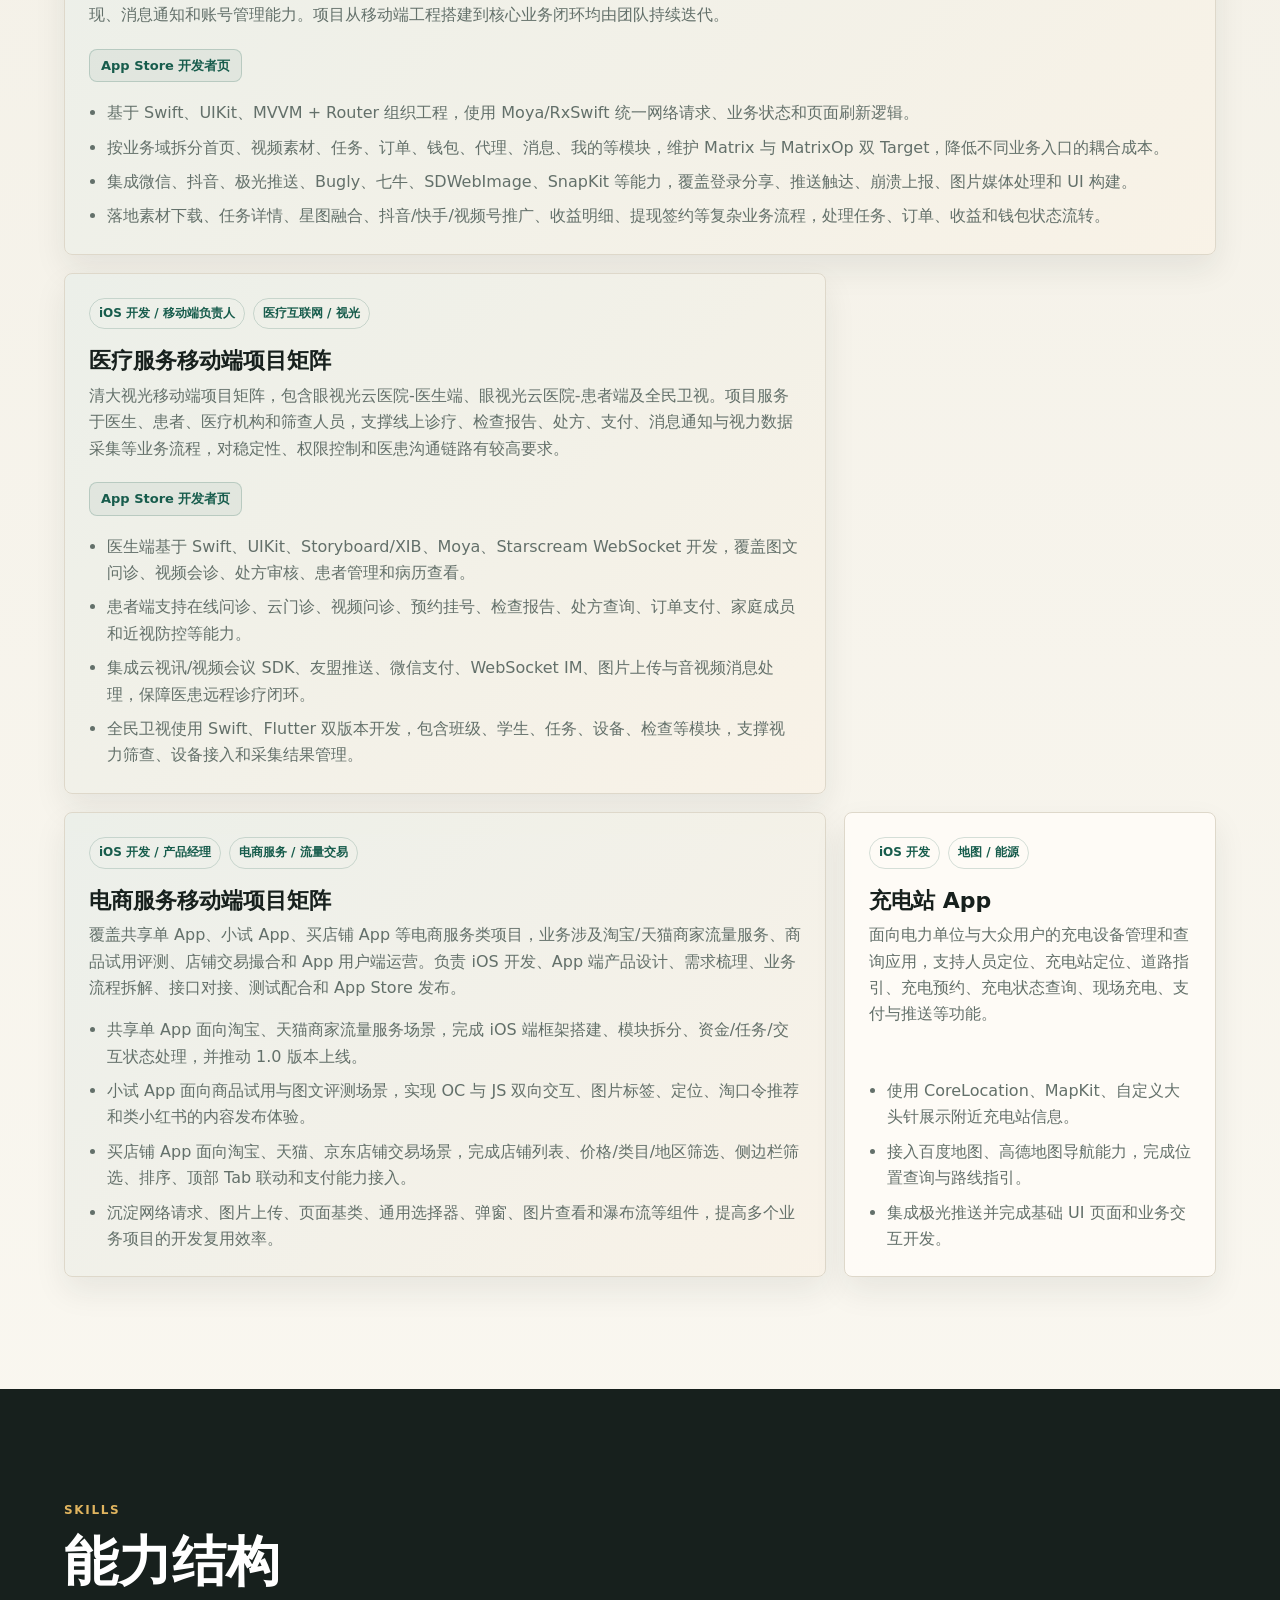
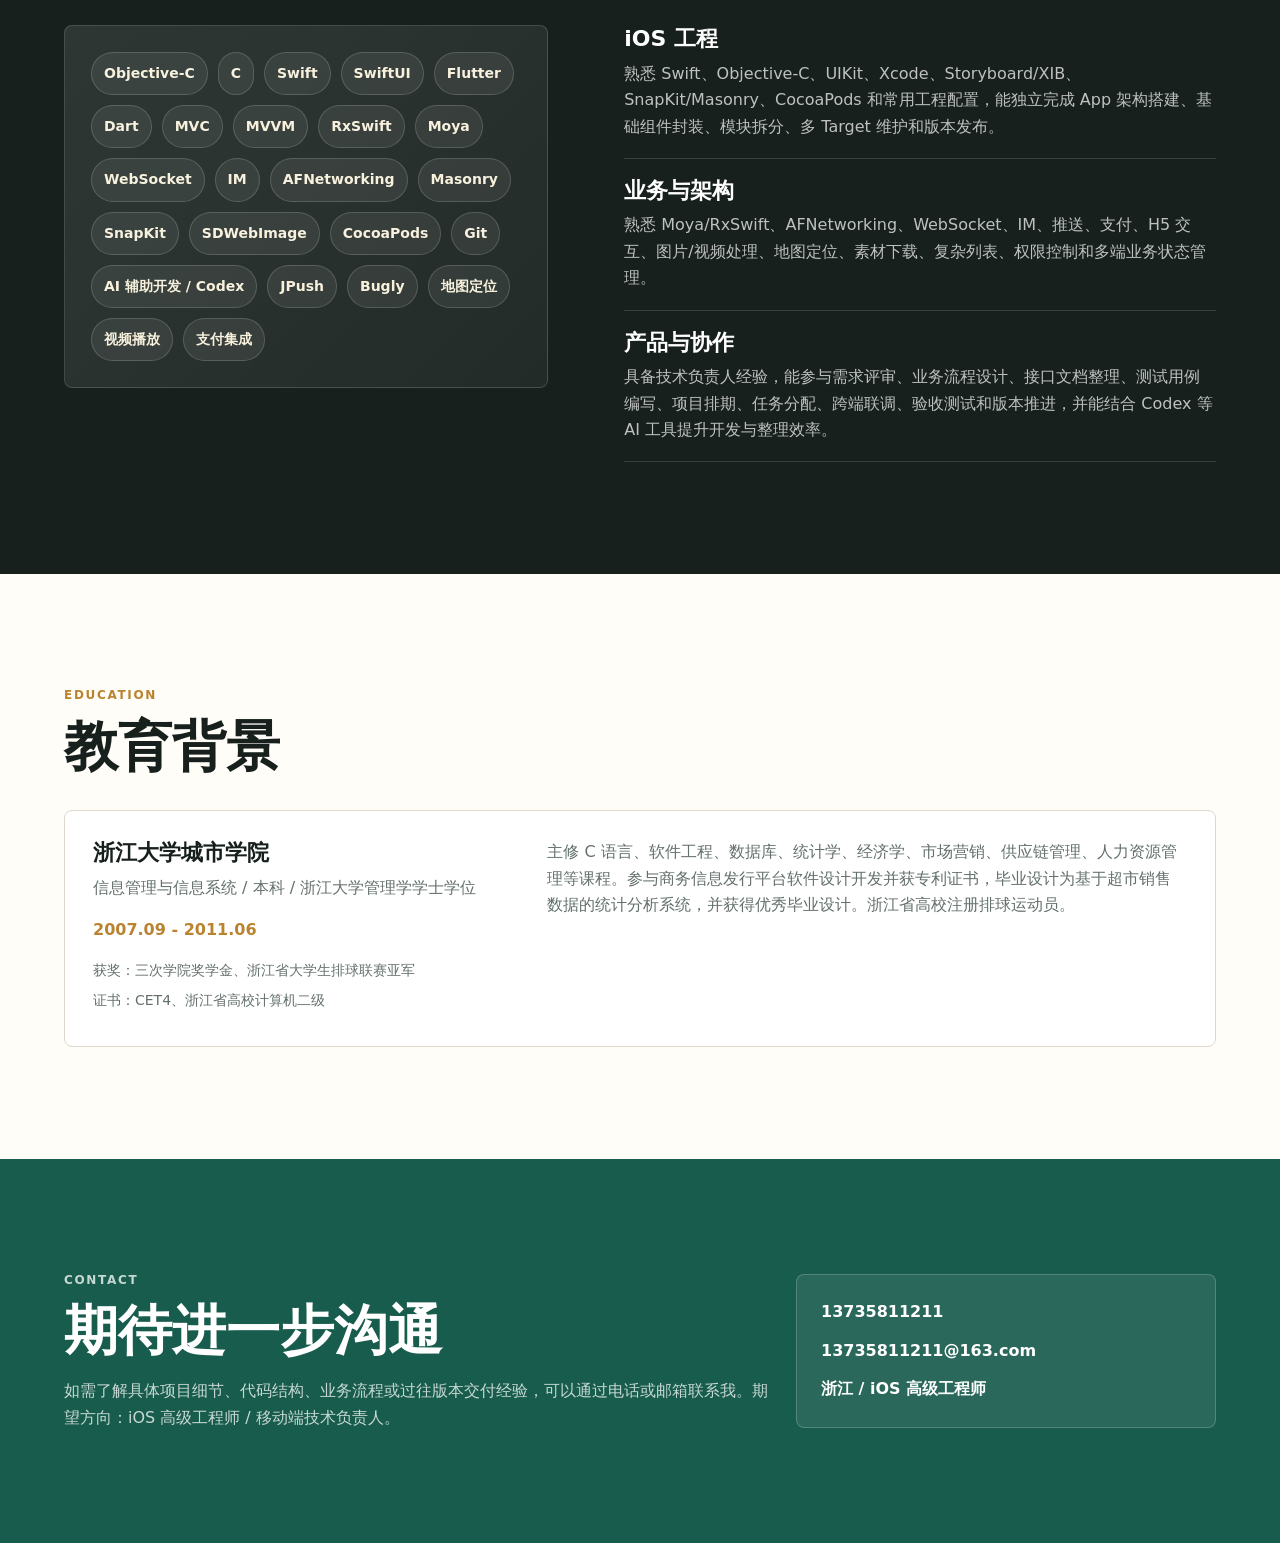
==== commit 3da43eee: "文字描述优化" ====
--- a/index.html
+++ b/index.html
@@ -120,7 +120,7 @@
             <div class="timeline-date">2016.03 - 2019.12</div>
             <div class="timeline-content">
               <h3>杭州帝歌网络科技有限公司</h3>
-              <p class="role">iOS 开发 / 产品经理</p>
+              <p class="role">iOS 开发 / 产品助理</p>
               <p>
                 负责小试 App、买店铺 App 的 iOS 开发和 App 端产品工作，参与需求梳理、竞品研究、业务流程设计、接口对接、测试用例配合与版本发布。项目涉及 App Store 上架、支付、H5 交互、瀑布流、图片标签、定位、推送和复杂筛选等能力。
               </p>
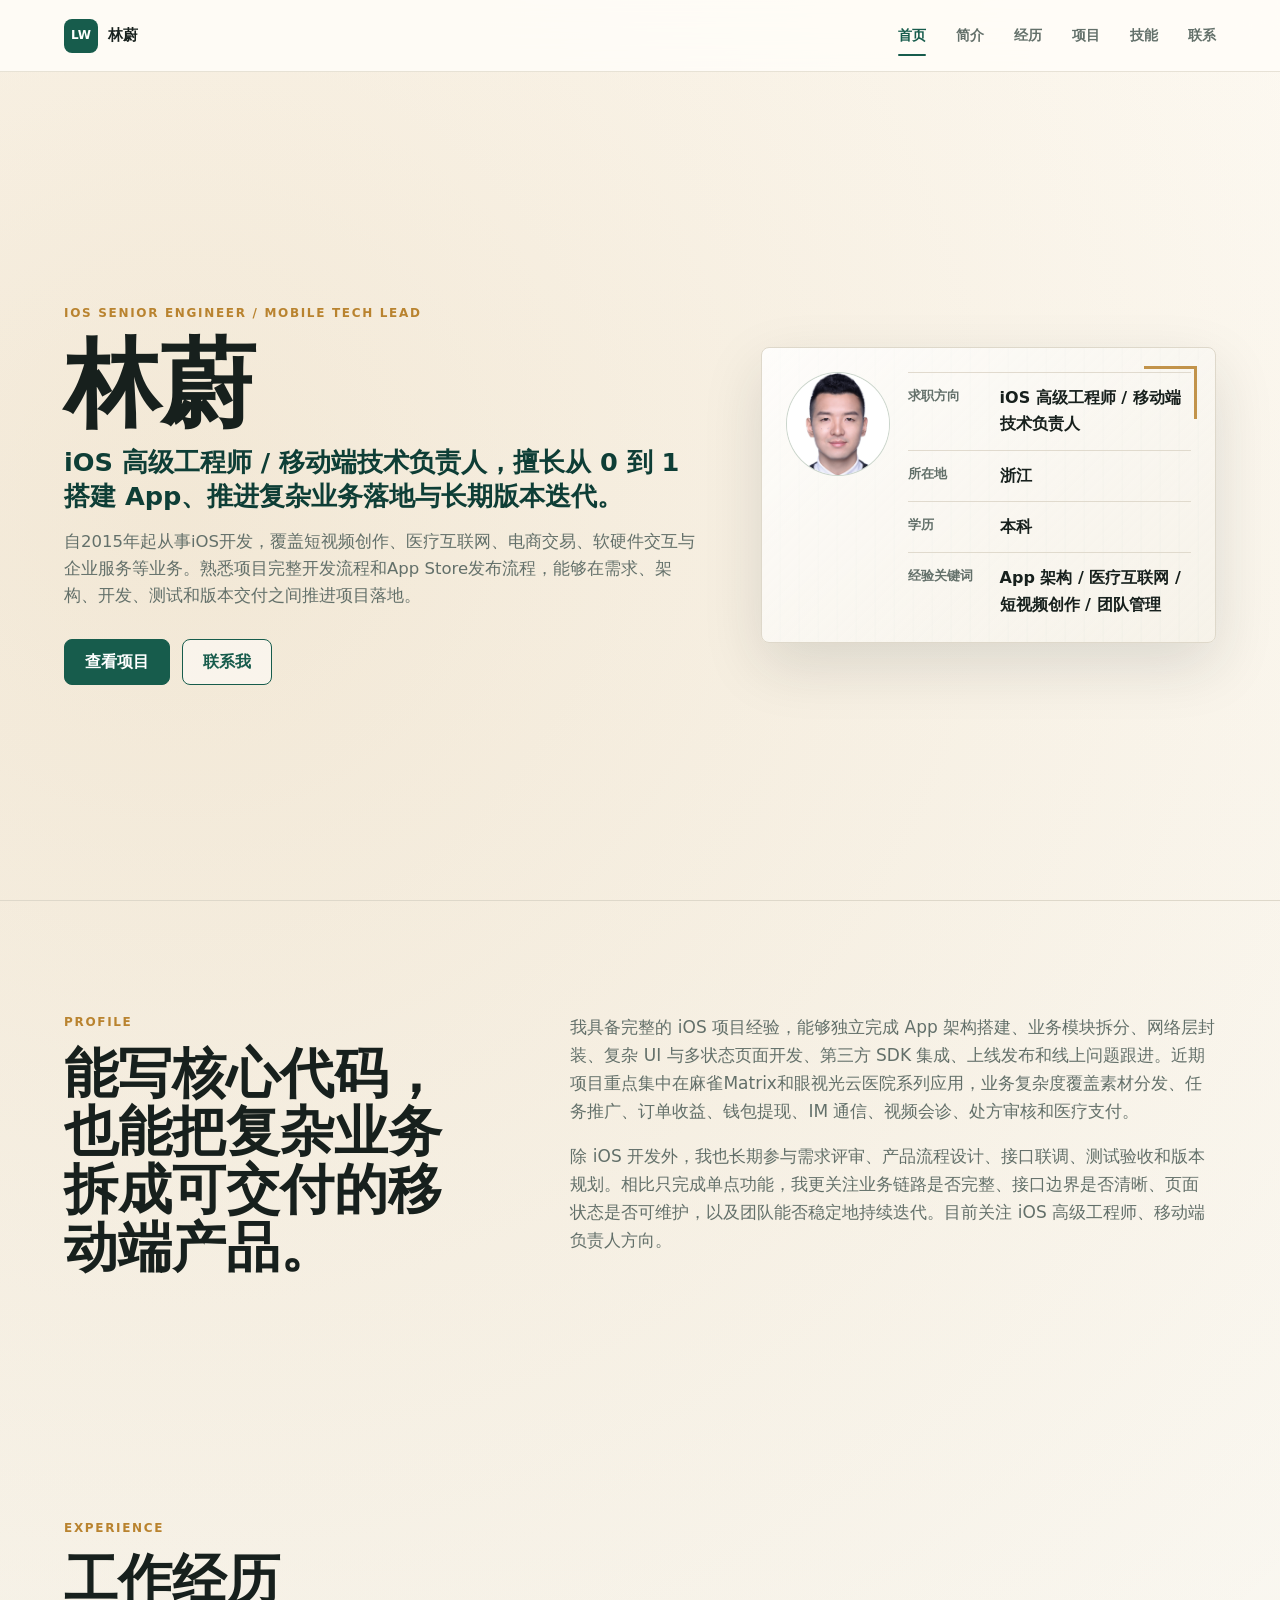
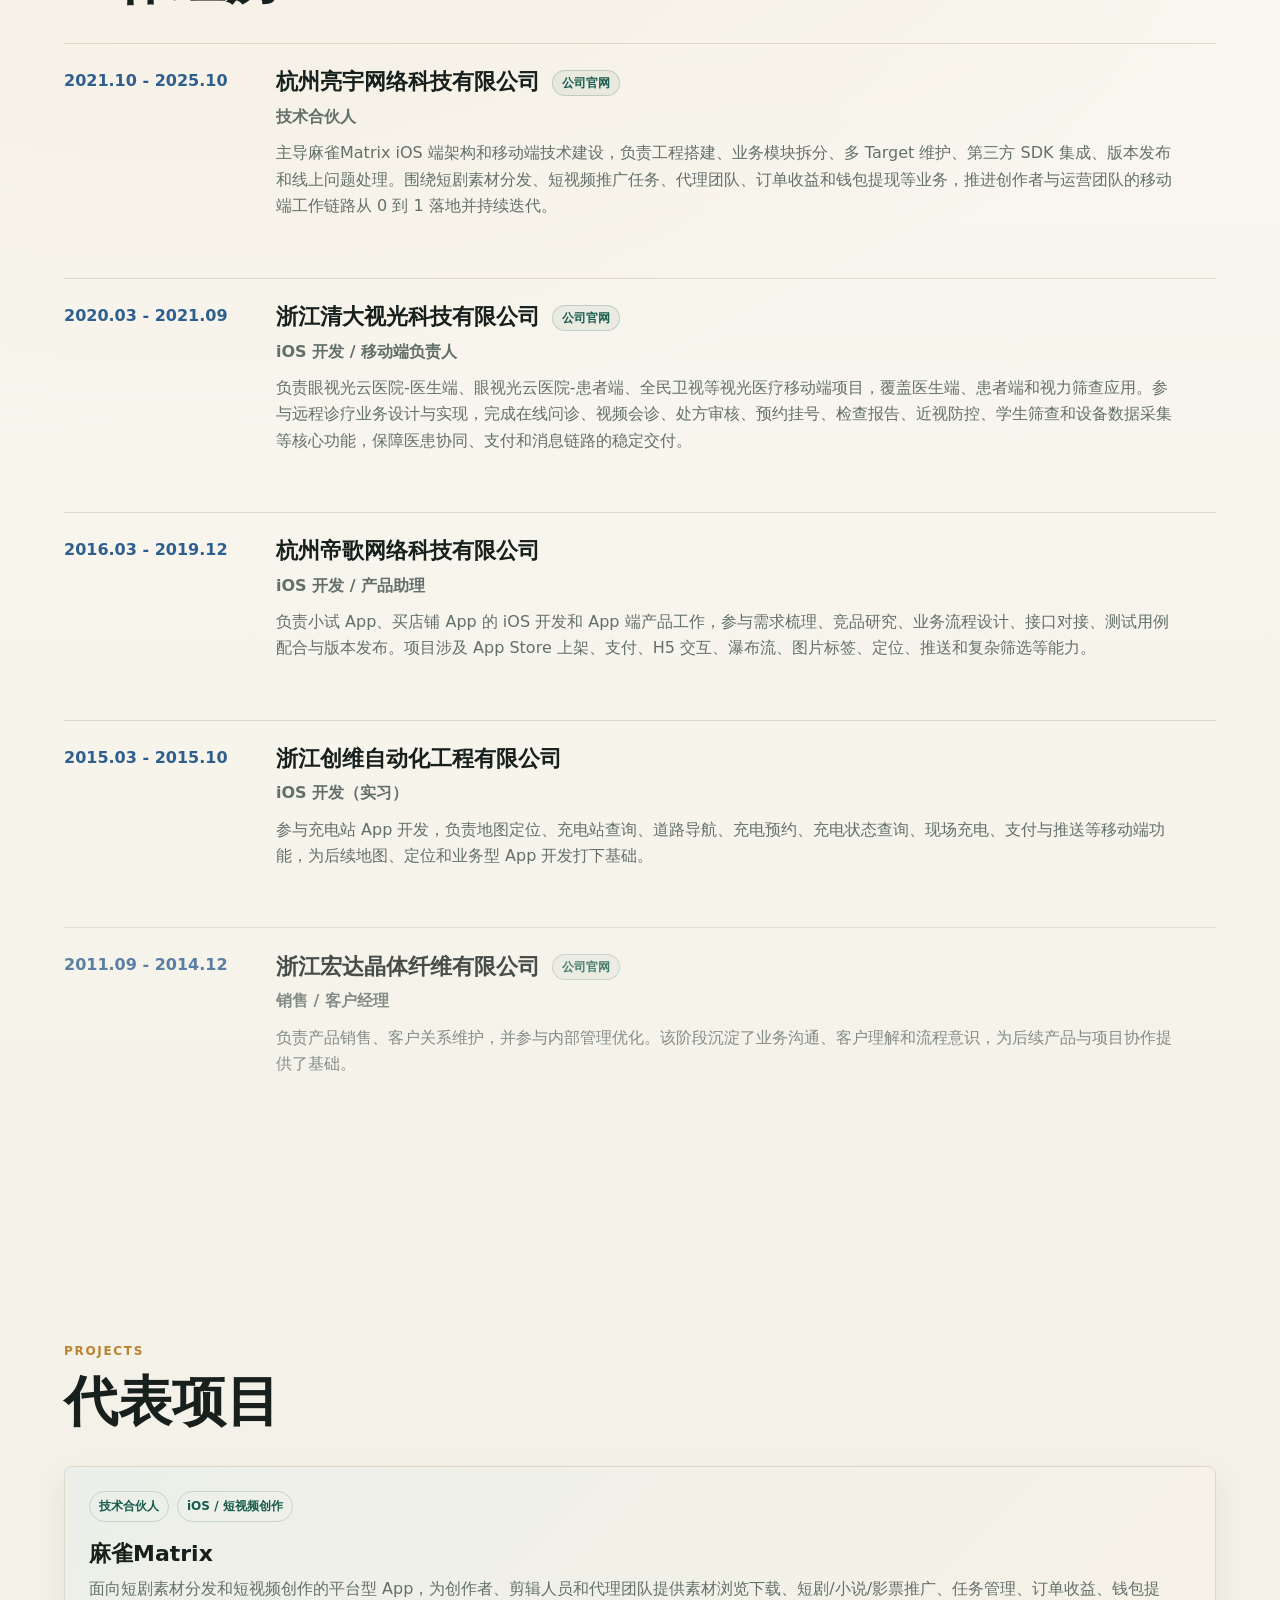
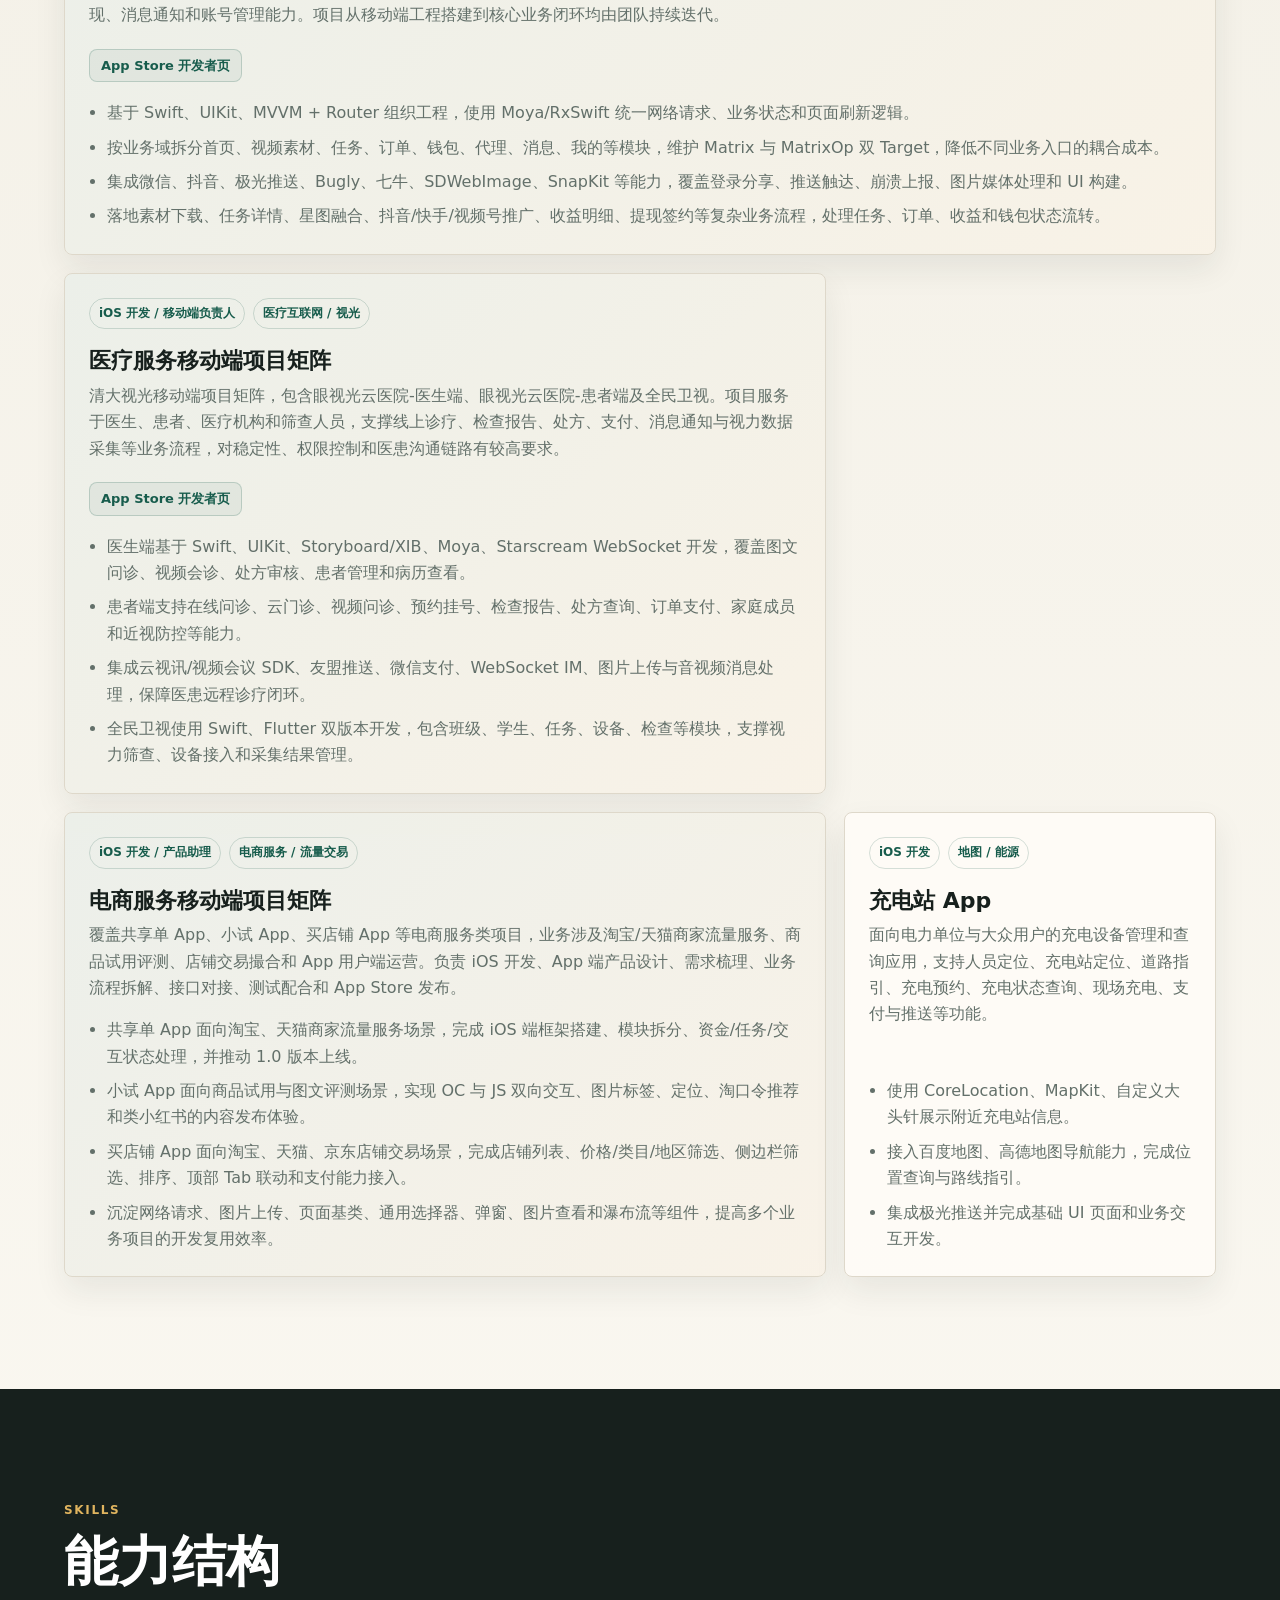
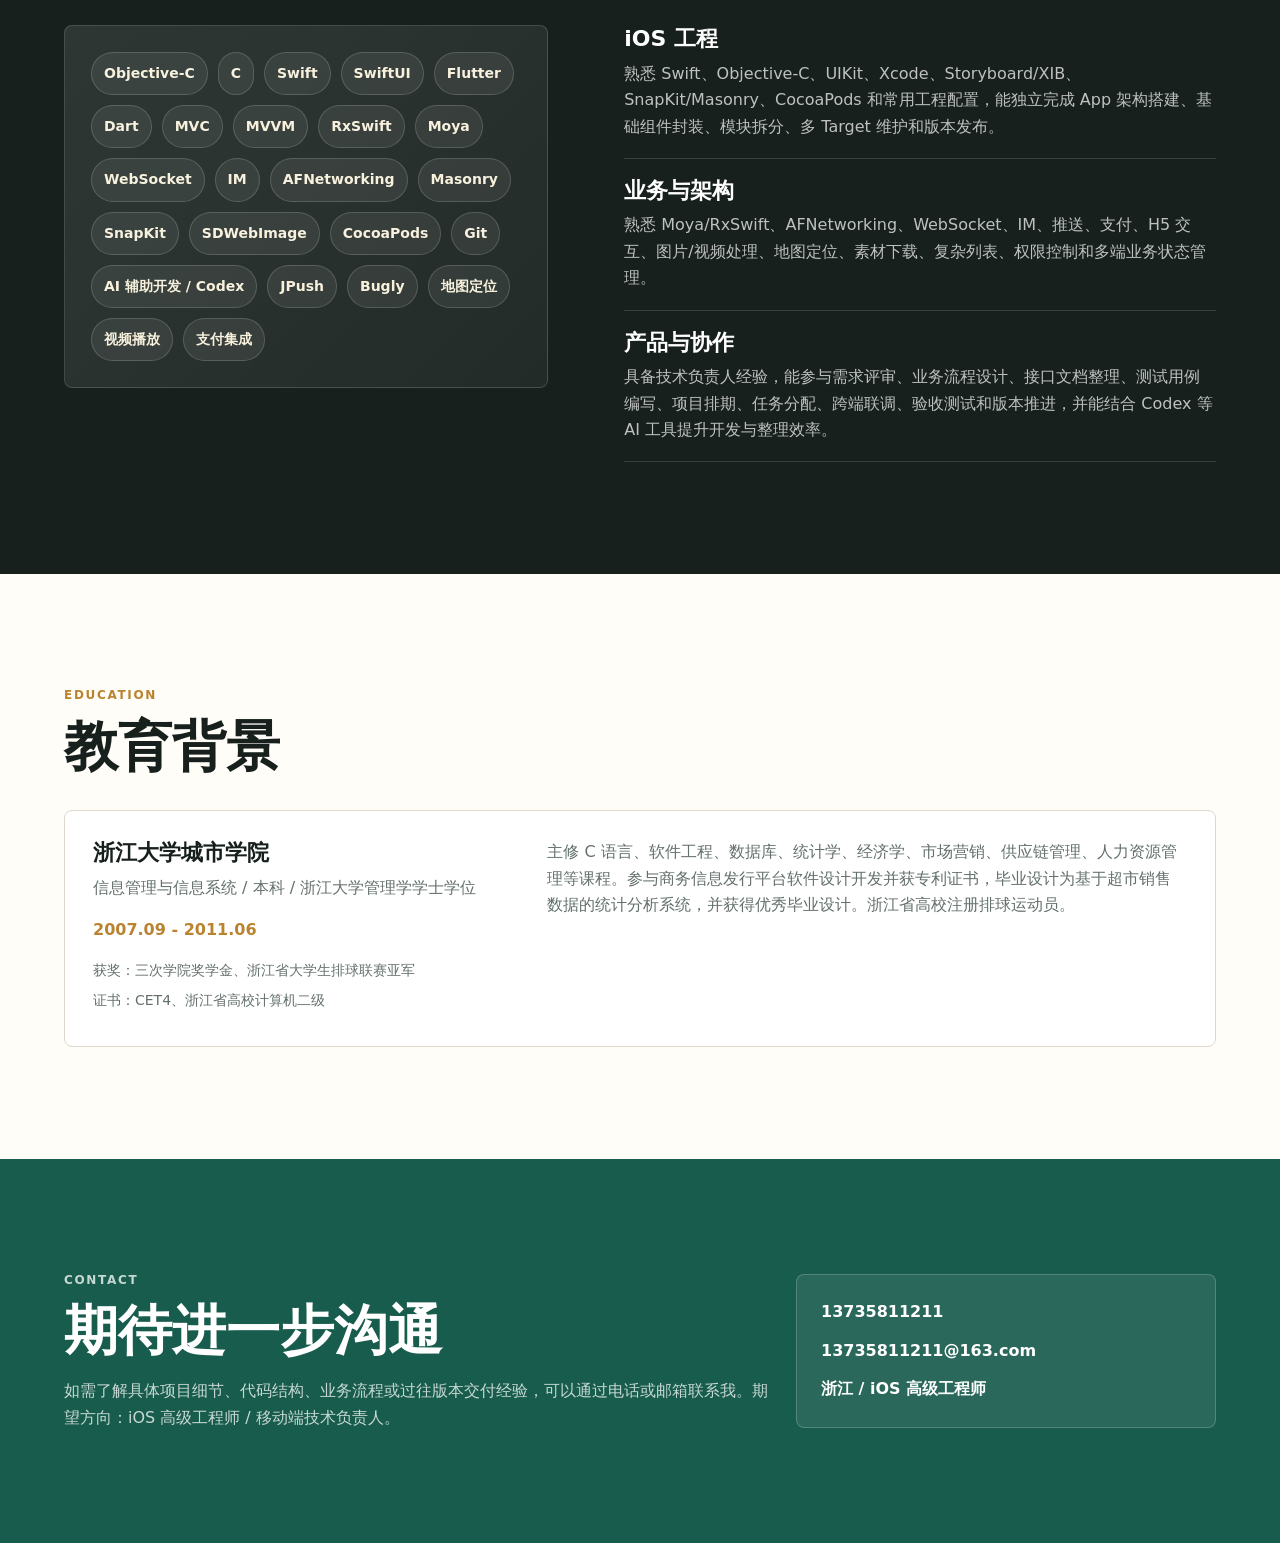
==== commit 0ee555cb: "产品经理改为产品助理" ====
--- a/index.html
+++ b/index.html
@@ -199,7 +199,7 @@
 
           <article class="project-card featured">
             <div class="project-meta">
-              <span>iOS 开发 / 产品经理</span>
+              <span>iOS 开发 / 产品助理</span>
               <span>电商服务 / 流量交易</span>
             </div>
             <h3>电商服务移动端项目矩阵</h3>
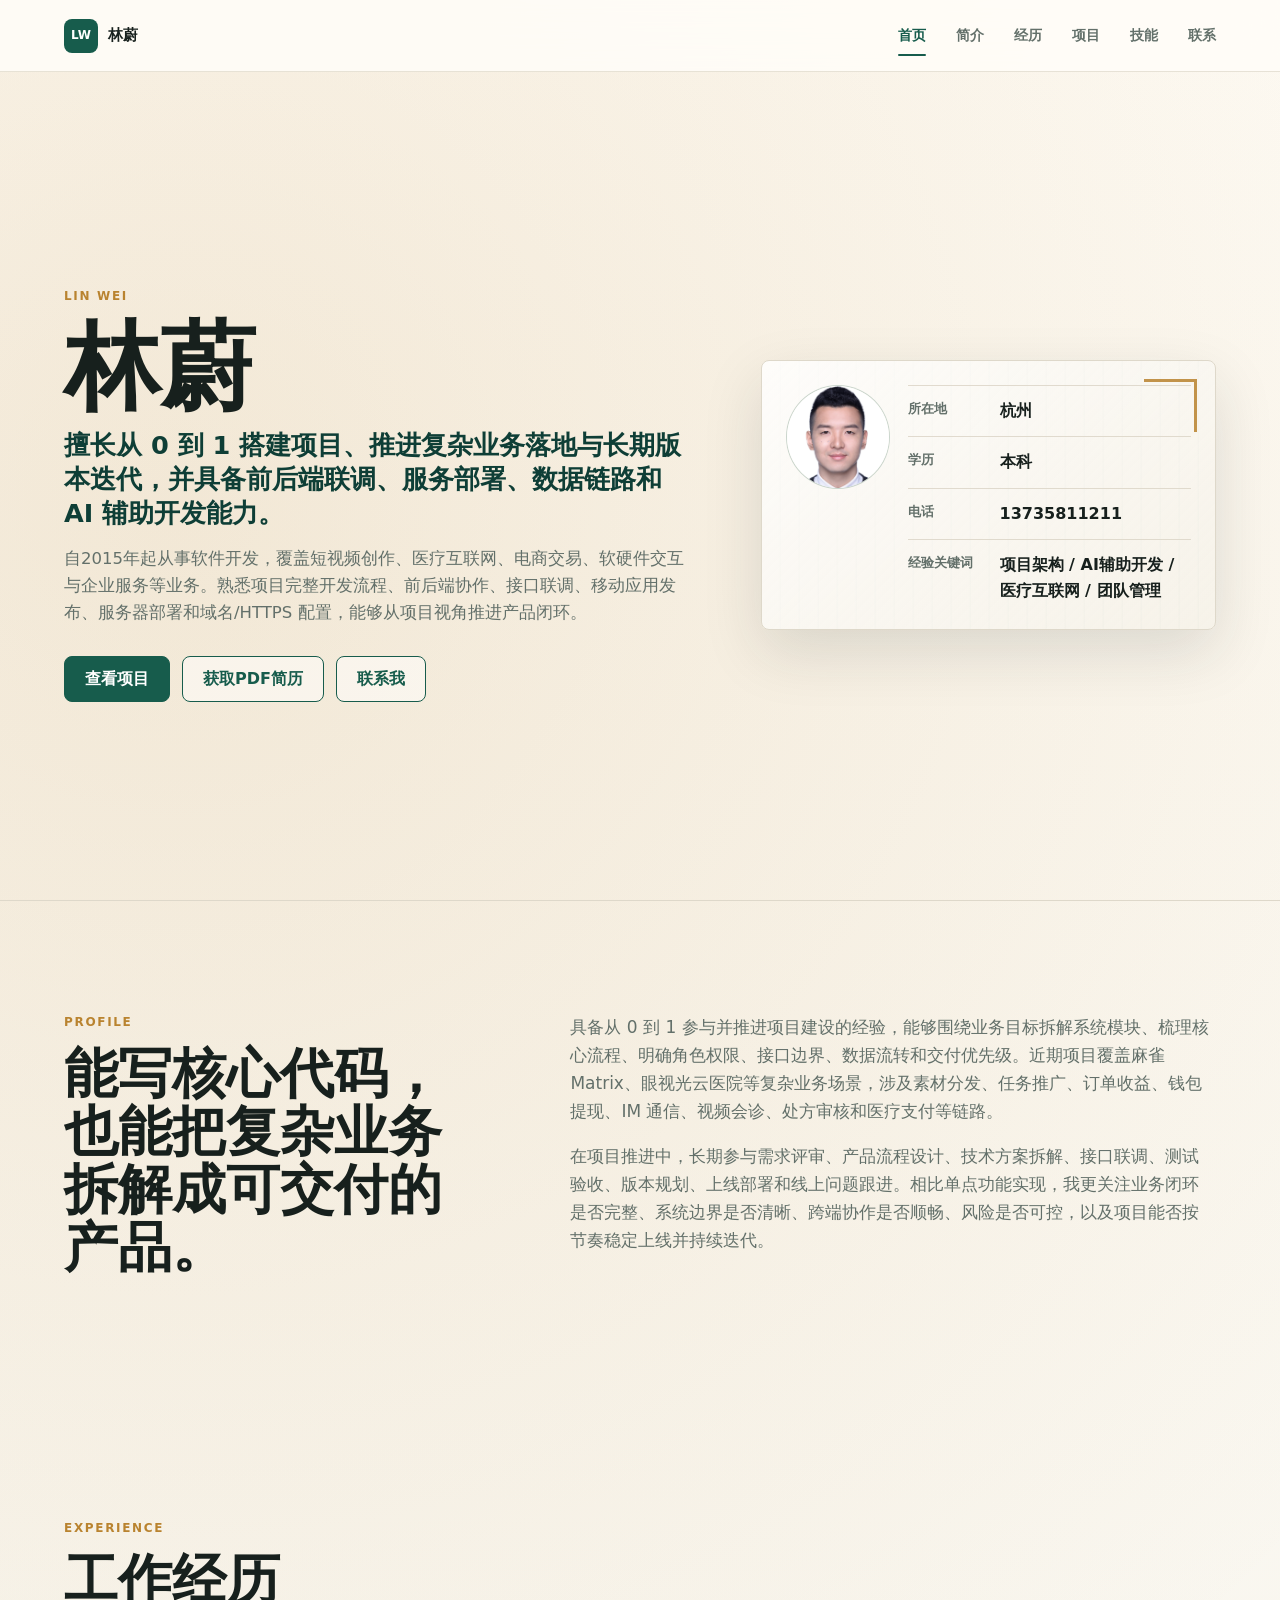
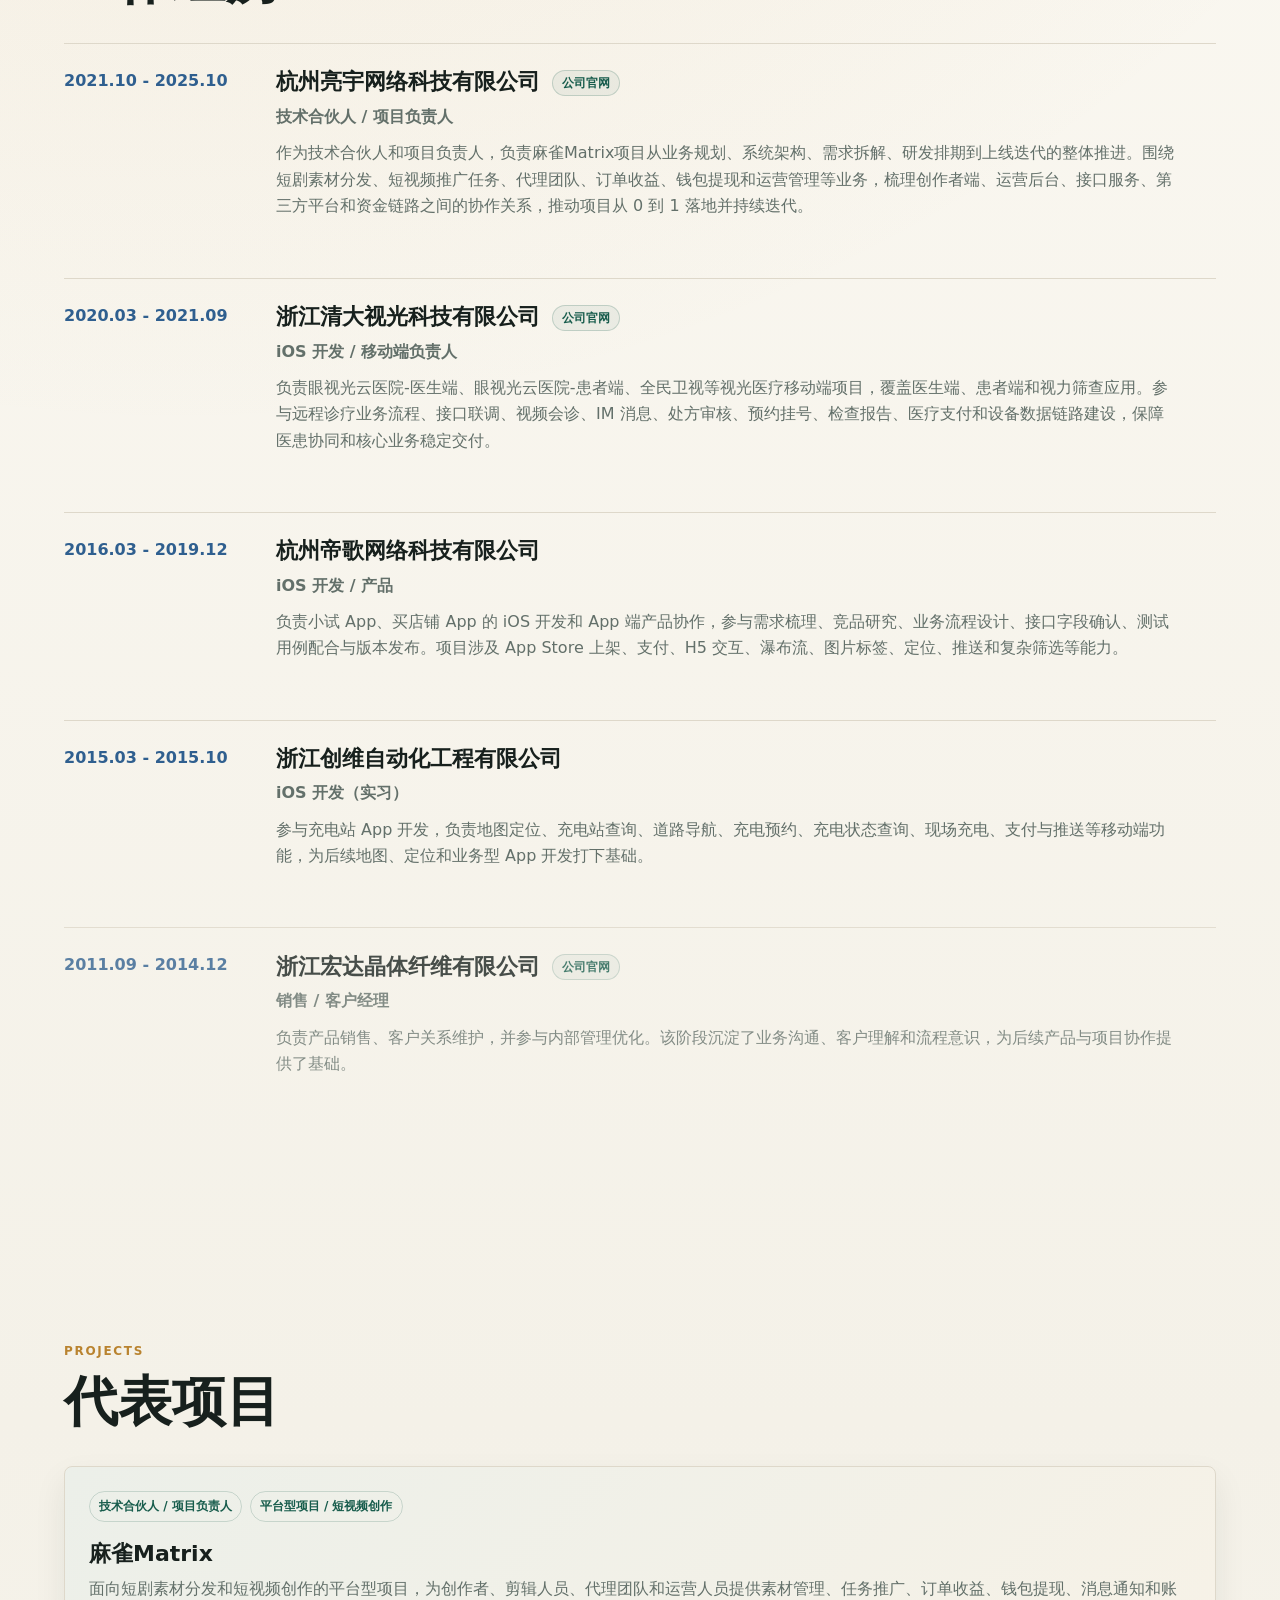
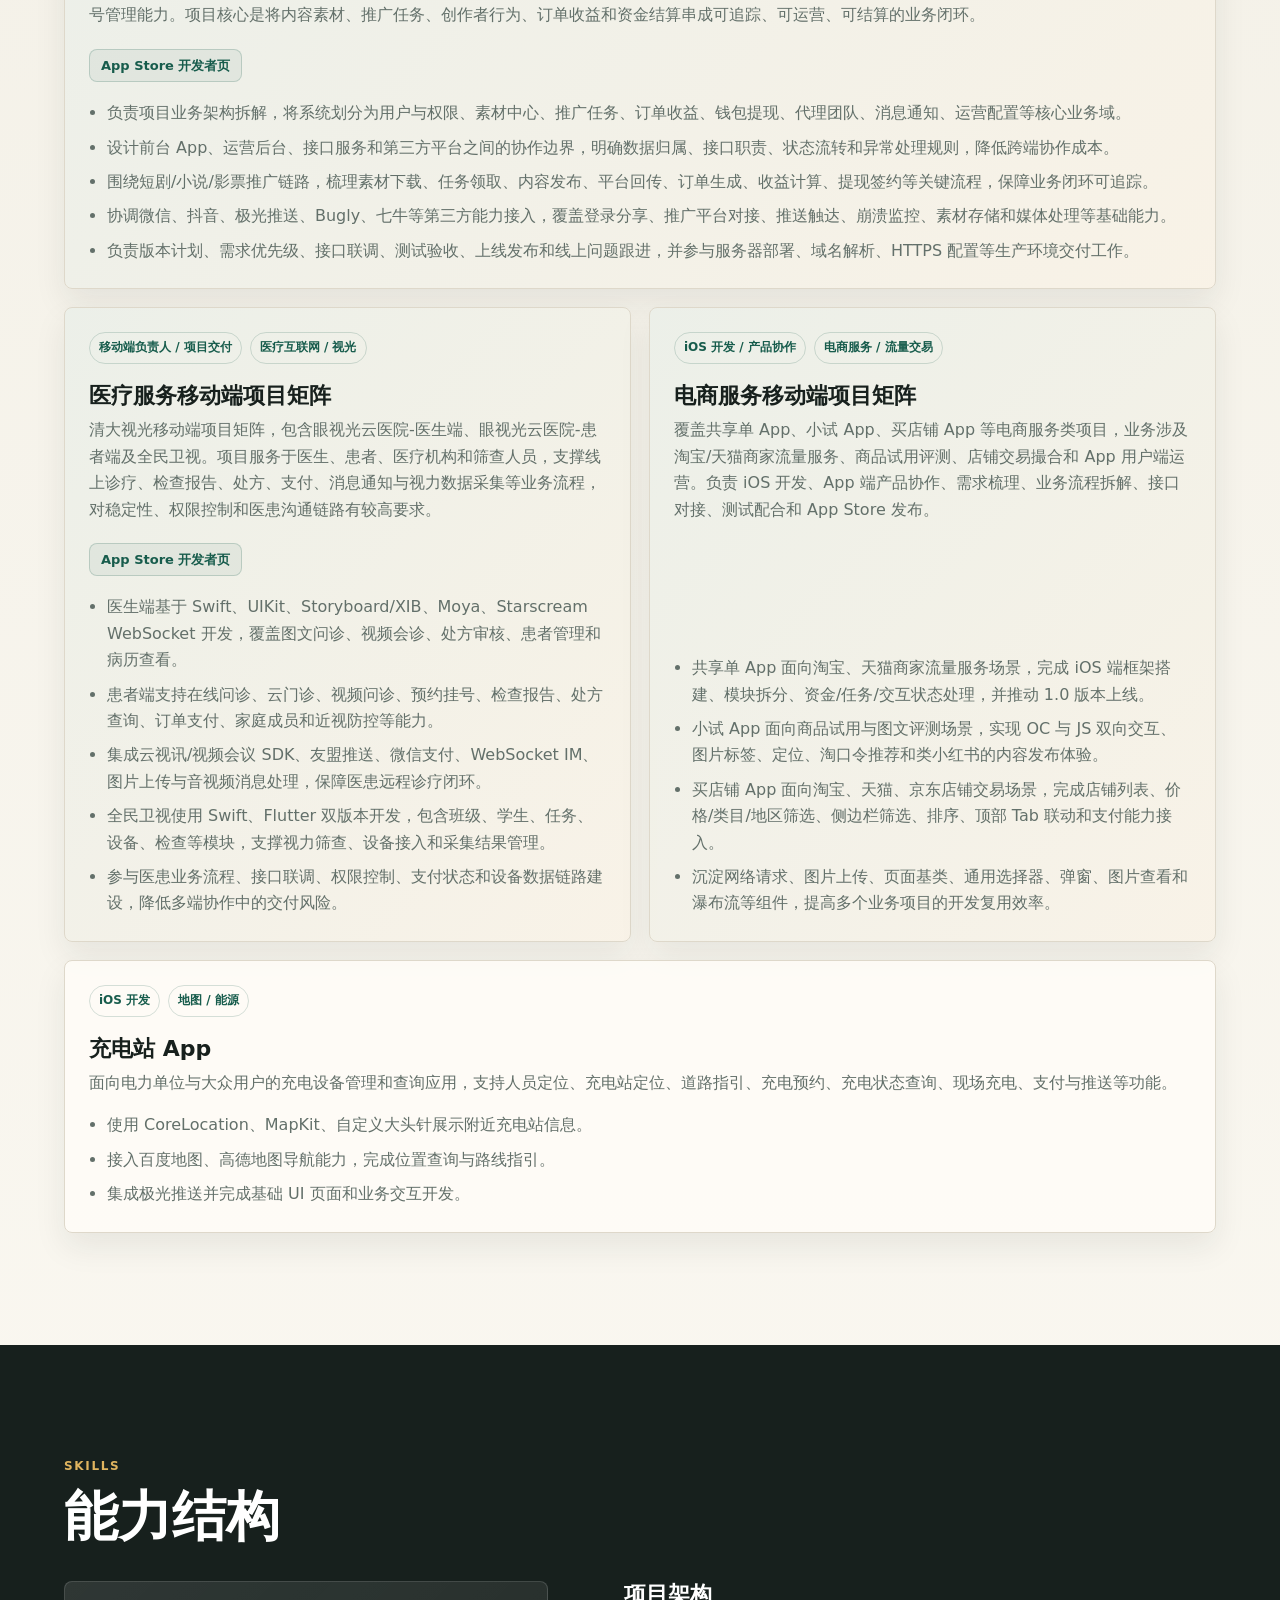
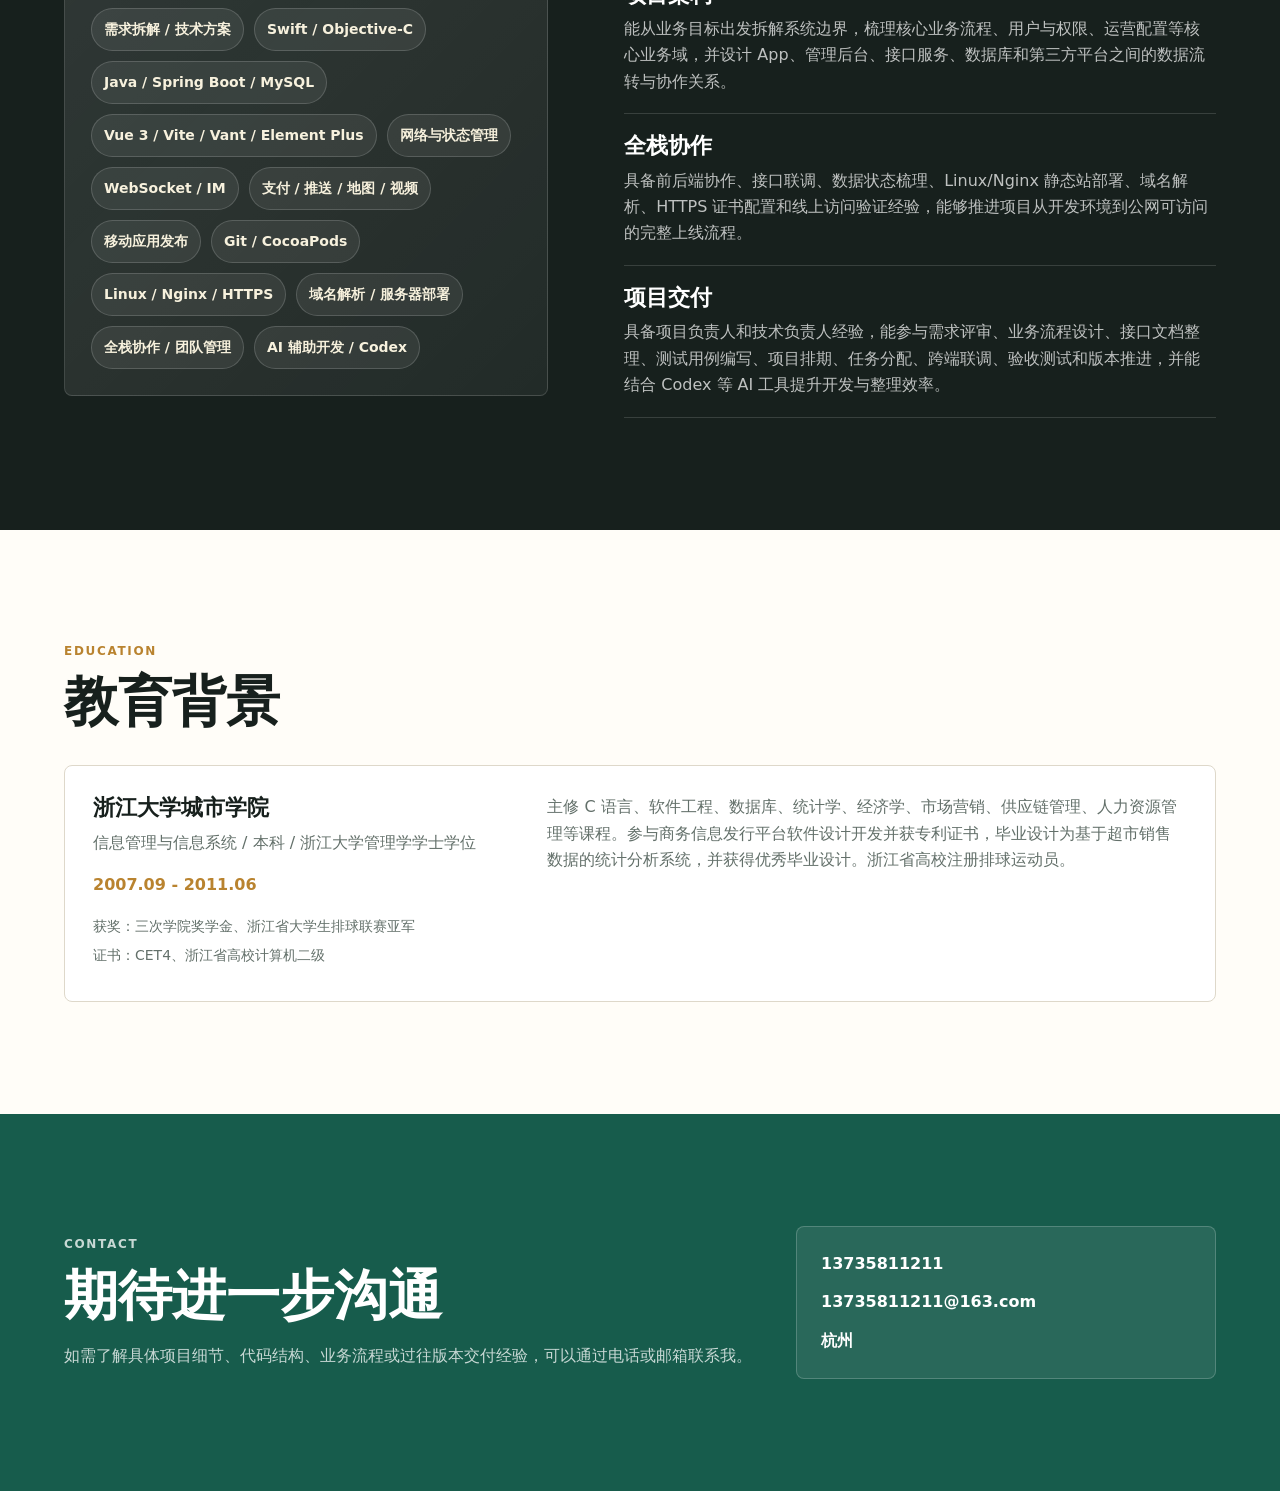
==== commit 83fbc5c5: "增加PDF版本预览（手机）和下载（PC），增加打印样式（和PDF相同）" ====
--- a/index.html
+++ b/index.html
@@ -3,12 +3,14 @@
   <head>
     <meta charset="UTF-8" />
     <meta name="viewport" content="width=device-width, initial-scale=1.0" />
-    <title>林蔚 | iOS 高级工程师</title>
+    <title>林蔚 | 个人简历</title>
     <meta
       name="description"
-      content="林蔚，iOS 高级工程师与移动端技术负责人，具备 App 架构设计、复杂业务落地、版本迭代和跨端团队协作经验。"
+      content="林蔚，具备架构设计、复杂业务落地、全栈协作、接口联调、部署上线和全链路交付经验。"
     />
-    <link rel="stylesheet" href="./styles.css?v=20260525-hero" />
+    <link rel="icon" href="./assets/favicon.svg" type="image/svg+xml" />
+    <link rel="stylesheet" href="./styles.css?v=20260713-pdf-button" />
+    <link rel="stylesheet" href="./print.css?v=20260713-pdf" media="print" />
   </head>
   <body id="top">
     <header class="site-header">
@@ -29,14 +31,15 @@
     <main>
       <section class="hero">
         <div class="hero-copy">
-          <p class="eyebrow">iOS Senior Engineer / Mobile Tech Lead</p>
+          <p class="eyebrow">LIN WEI</p>
           <h1>林蔚</h1>
-          <p class="hero-title">iOS 高级工程师 / 移动端技术负责人，擅长从 0 到 1 搭建 App、推进复杂业务落地与长期版本迭代。</p>
+          <p class="hero-title">擅长从 0 到 1 搭建项目、推进复杂业务落地与长期版本迭代，并具备前后端联调、服务部署、数据链路和 AI 辅助开发能力。</p>
           <p class="hero-summary">
-            自2015年起从事iOS开发，覆盖短视频创作、医疗互联网、电商交易、软硬件交互与企业服务等业务。熟悉项目完整开发流程和App Store发布流程，能够在需求、架构、开发、测试和版本交付之间推进项目落地。
+            自2015年起从事软件开发，覆盖短视频创作、医疗互联网、电商交易、软硬件交互与企业服务等业务。熟悉项目完整开发流程、前后端协作、接口联调、移动应用发布、服务器部署和域名/HTTPS 配置，能够从项目视角推进产品闭环。
           </p>
           <div class="hero-actions">
             <a class="button primary" href="#projects">查看项目</a>
+            <a class="button secondary" id="resume-pdf-action" href="./resume.pdf" target="_blank" rel="noopener">获取PDF简历</a>
             <a class="button secondary" href="#contact">联系我</a>
           </div>
         </div>
@@ -47,20 +50,20 @@
           </figure>
           <dl class="quick-facts">
             <div>
-              <dt>求职方向</dt>
-              <dd>iOS 高级工程师 / 移动端技术负责人</dd>
-            </div>
-            <div>
               <dt>所在地</dt>
-              <dd>浙江</dd>
+              <dd>杭州</dd>
             </div>
             <div>
               <dt>学历</dt>
               <dd>本科</dd>
             </div>
             <div>
+              <dt>电话</dt>
+              <dd><a href="tel:13735811211">13735811211</a></dd>
+            </div>
+            <div class="quick-fact-keywords">
               <dt>经验关键词</dt>
-              <dd>App 架构 / 医疗互联网 / 短视频创作 / 团队管理</dd>
+              <dd>项目架构 / AI辅助开发 / 医疗互联网 / 团队管理</dd>
             </div>
           </dl>
         </aside>
@@ -69,14 +72,14 @@
       <section id="profile" class="section intro-grid">
         <div>
           <p class="section-kicker">Profile</p>
-          <h2>能写核心代码，也能把复杂业务拆成可交付的移动端产品。</h2>
+          <h2>能写核心代码，也能把复杂业务拆解成可交付的产品。</h2>
         </div>
         <div class="section-copy">
           <p>
-            我具备完整的 iOS 项目经验，能够独立完成 App 架构搭建、业务模块拆分、网络层封装、复杂 UI 与多状态页面开发、第三方 SDK 集成、上线发布和线上问题跟进。近期项目重点集中在麻雀Matrix和眼视光云医院系列应用，业务复杂度覆盖素材分发、任务推广、订单收益、钱包提现、IM 通信、视频会诊、处方审核和医疗支付。
+            具备从 0 到 1 参与并推进项目建设的经验，能够围绕业务目标拆解系统模块、梳理核心流程、明确角色权限、接口边界、数据流转和交付优先级。近期项目覆盖麻雀Matrix、眼视光云医院等复杂业务场景，涉及素材分发、任务推广、订单收益、钱包提现、IM 通信、视频会诊、处方审核和医疗支付等链路。
           </p>
           <p>
-            除 iOS 开发外，我也长期参与需求评审、产品流程设计、接口联调、测试验收和版本规划。相比只完成单点功能，我更关注业务链路是否完整、接口边界是否清晰、页面状态是否可维护，以及团队能否稳定地持续迭代。目前关注 iOS 高级工程师、移动端负责人方向。
+            在项目推进中，长期参与需求评审、产品流程设计、技术方案拆解、接口联调、测试验收、版本规划、上线部署和线上问题跟进。相比单点功能实现，我更关注业务闭环是否完整、系统边界是否清晰、跨端协作是否顺畅、风险是否可控，以及项目能否按节奏稳定上线并持续迭代。
           </p>
         </div>
       </section>
@@ -95,9 +98,9 @@
                 <h3>杭州亮宇网络科技有限公司</h3>
                 <a class="text-link company-link" href="https://www.hlh2021.com/home/welcome" target="_blank" rel="noopener">公司官网</a>
               </div>
-              <p class="role">技术合伙人</p>
-              <p>
-                主导麻雀Matrix iOS 端架构和移动端技术建设，负责工程搭建、业务模块拆分、多 Target 维护、第三方 SDK 集成、版本发布和线上问题处理。围绕短剧素材分发、短视频推广任务、代理团队、订单收益和钱包提现等业务，推进创作者与运营团队的移动端工作链路从 0 到 1 落地并持续迭代。
+              <p class="role">技术合伙人 / 项目负责人</p>
+              <p>
+                作为技术合伙人和项目负责人，负责麻雀Matrix项目从业务规划、系统架构、需求拆解、研发排期到上线迭代的整体推进。围绕短剧素材分发、短视频推广任务、代理团队、订单收益、钱包提现和运营管理等业务，梳理创作者端、运营后台、接口服务、第三方平台和资金链路之间的协作关系，推动项目从 0 到 1 落地并持续迭代。
               </p>
             </div>
           </article>
@@ -111,7 +114,7 @@
               </div>
               <p class="role">iOS 开发 / 移动端负责人</p>
               <p>
-                负责眼视光云医院-医生端、眼视光云医院-患者端、全民卫视等视光医疗移动端项目，覆盖医生端、患者端和视力筛查应用。参与远程诊疗业务设计与实现，完成在线问诊、视频会诊、处方审核、预约挂号、检查报告、近视防控、学生筛查和设备数据采集等核心功能，保障医患协同、支付和消息链路的稳定交付。
+                负责眼视光云医院-医生端、眼视光云医院-患者端、全民卫视等视光医疗移动端项目，覆盖医生端、患者端和视力筛查应用。参与远程诊疗业务流程、接口联调、视频会诊、IM 消息、处方审核、预约挂号、检查报告、医疗支付和设备数据链路建设，保障医患协同和核心业务稳定交付。
               </p>
             </div>
           </article>
@@ -120,9 +123,9 @@
             <div class="timeline-date">2016.03 - 2019.12</div>
             <div class="timeline-content">
               <h3>杭州帝歌网络科技有限公司</h3>
-              <p class="role">iOS 开发 / 产品助理</p>
-              <p>
-                负责小试 App、买店铺 App 的 iOS 开发和 App 端产品工作，参与需求梳理、竞品研究、业务流程设计、接口对接、测试用例配合与版本发布。项目涉及 App Store 上架、支付、H5 交互、瀑布流、图片标签、定位、推送和复杂筛选等能力。
+              <p class="role">iOS 开发 / 产品</p>
+              <p>
+                负责小试 App、买店铺 App 的 iOS 开发和 App 端产品协作，参与需求梳理、竞品研究、业务流程设计、接口字段确认、测试用例配合与版本发布。项目涉及 App Store 上架、支付、H5 交互、瀑布流、图片标签、定位、推送和复杂筛选等能力。
               </p>
             </div>
           </article>
@@ -163,25 +166,26 @@
         <div class="project-grid">
           <article class="project-card featured">
             <div class="project-meta">
-              <span>技术合伙人</span>
-              <span>iOS / 短视频创作</span>
+              <span>技术合伙人 / 项目负责人</span>
+              <span>平台型项目 / 短视频创作</span>
             </div>
             <h3>麻雀Matrix</h3>
             <p>
-              面向短剧素材分发和短视频创作的平台型 App，为创作者、剪辑人员和代理团队提供素材浏览下载、短剧/小说/影票推广、任务管理、订单收益、钱包提现、消息通知和账号管理能力。项目从移动端工程搭建到核心业务闭环均由团队持续迭代。
+              面向短剧素材分发和短视频创作的平台型项目，为创作者、剪辑人员、代理团队和运营人员提供素材管理、任务推广、订单收益、钱包提现、消息通知和账号管理能力。项目核心是将内容素材、推广任务、创作者行为、订单收益和资金结算串成可追踪、可运营、可结算的业务闭环。
             </p>
             <a class="text-link" href="https://apps.apple.com/cn/developer/%E6%9D%AD%E5%B7%9E%E4%BA%AE%E5%AE%87%E7%BD%91%E7%BB%9C%E7%A7%91%E6%8A%80%E6%9C%89%E9%99%90%E5%85%AC%E5%8F%B8/id1782029268" target="_blank" rel="noopener">App Store 开发者页</a>
             <ul>
-              <li>基于 Swift、UIKit、MVVM + Router 组织工程，使用 Moya/RxSwift 统一网络请求、业务状态和页面刷新逻辑。</li>
-              <li>按业务域拆分首页、视频素材、任务、订单、钱包、代理、消息、我的等模块，维护 Matrix 与 MatrixOp 双 Target，降低不同业务入口的耦合成本。</li>
-              <li>集成微信、抖音、极光推送、Bugly、七牛、SDWebImage、SnapKit 等能力，覆盖登录分享、推送触达、崩溃上报、图片媒体处理和 UI 构建。</li>
-              <li>落地素材下载、任务详情、星图融合、抖音/快手/视频号推广、收益明细、提现签约等复杂业务流程，处理任务、订单、收益和钱包状态流转。</li>
+              <li>负责项目业务架构拆解，将系统划分为用户与权限、素材中心、推广任务、订单收益、钱包提现、代理团队、消息通知、运营配置等核心业务域。</li>
+              <li>设计前台 App、运营后台、接口服务和第三方平台之间的协作边界，明确数据归属、接口职责、状态流转和异常处理规则，降低跨端协作成本。</li>
+              <li>围绕短剧/小说/影票推广链路，梳理素材下载、任务领取、内容发布、平台回传、订单生成、收益计算、提现签约等关键流程，保障业务闭环可追踪。</li>
+              <li>协调微信、抖音、极光推送、Bugly、七牛等第三方能力接入，覆盖登录分享、推广平台对接、推送触达、崩溃监控、素材存储和媒体处理等基础能力。</li>
+              <li>负责版本计划、需求优先级、接口联调、测试验收、上线发布和线上问题跟进，并参与服务器部署、域名解析、HTTPS 配置等生产环境交付工作。</li>
             </ul>
           </article>
 
           <article class="project-card featured">
             <div class="project-meta">
-              <span>iOS 开发 / 移动端负责人</span>
+              <span>移动端负责人 / 项目交付</span>
               <span>医疗互联网 / 视光</span>
             </div>
             <h3>医疗服务移动端项目矩阵</h3>
@@ -194,17 +198,18 @@
               <li>患者端支持在线问诊、云门诊、视频问诊、预约挂号、检查报告、处方查询、订单支付、家庭成员和近视防控等能力。</li>
               <li>集成云视讯/视频会议 SDK、友盟推送、微信支付、WebSocket IM、图片上传与音视频消息处理，保障医患远程诊疗闭环。</li>
               <li>全民卫视使用 Swift、Flutter 双版本开发，包含班级、学生、任务、设备、检查等模块，支撑视力筛查、设备接入和采集结果管理。</li>
+              <li>参与医患业务流程、接口联调、权限控制、支付状态和设备数据链路建设，降低多端协作中的交付风险。</li>
             </ul>
           </article>
 
           <article class="project-card featured">
             <div class="project-meta">
-              <span>iOS 开发 / 产品助理</span>
+              <span>iOS 开发 / 产品协作</span>
               <span>电商服务 / 流量交易</span>
             </div>
             <h3>电商服务移动端项目矩阵</h3>
             <p>
-              覆盖共享单 App、小试 App、买店铺 App 等电商服务类项目，业务涉及淘宝/天猫商家流量服务、商品试用评测、店铺交易撮合和 App 用户端运营。负责 iOS 开发、App 端产品设计、需求梳理、业务流程拆解、接口对接、测试配合和 App Store 发布。
+              覆盖共享单 App、小试 App、买店铺 App 等电商服务类项目，业务涉及淘宝/天猫商家流量服务、商品试用评测、店铺交易撮合和 App 用户端运营。负责 iOS 开发、App 端产品协作、需求梳理、业务流程拆解、接口对接、测试配合和 App Store 发布。
             </p>
             <ul>
               <li>共享单 App 面向淘宝、天猫商家流量服务场景，完成 iOS 端框架搭建、模块拆分、资金/任务/交互状态处理，并推动 1.0 版本上线。</li>
@@ -240,49 +245,38 @@
 
         <div class="skill-layout">
           <div class="skill-cloud" aria-label="核心技能">
-            <span>Objective-C</span>
-            <span>C</span>
-            <span>Swift</span>
-            <span>SwiftUI</span>
-            <span>Flutter</span>
-            <span>Dart</span>
-            <span>MVC</span>
-            <span>MVVM</span>
-            <span>RxSwift</span>
-            <span>Moya</span>
-            <span>WebSocket</span>
-            <span>IM</span>
-            <span>AFNetworking</span>
-            <span>Masonry</span>
-            <span>SnapKit</span>
-            <span>SDWebImage</span>
-            <span>CocoaPods</span>
-            <span>Git</span>
+            <span>需求拆解 / 技术方案</span>
+            <span>Swift / Objective-C</span>
+            <span>Java / Spring Boot / MySQL</span>
+            <span>Vue 3 / Vite / Vant / Element Plus</span>
+            <span>网络与状态管理</span>
+            <span>WebSocket / IM</span>
+            <span>支付 / 推送 / 地图 / 视频</span>
+            <span>移动应用发布</span>
+            <span>Git / CocoaPods</span>
+            <span>Linux / Nginx / HTTPS</span>
+            <span>域名解析 / 服务器部署</span>
+            <span>全栈协作 / 团队管理</span>
             <span>AI 辅助开发 / Codex</span>
-            <span>JPush</span>
-            <span>Bugly</span>
-            <span>地图定位</span>
-            <span>视频播放</span>
-            <span>支付集成</span>
           </div>
 
           <div class="skill-groups">
             <article>
-              <h3>iOS 工程</h3>
-              <p>
-                熟悉 Swift、Objective-C、UIKit、Xcode、Storyboard/XIB、SnapKit/Masonry、CocoaPods 和常用工程配置，能独立完成 App 架构搭建、基础组件封装、模块拆分、多 Target 维护和版本发布。
+              <h3>项目架构</h3>
+              <p>
+                能从业务目标出发拆解系统边界，梳理核心业务流程、用户与权限、运营配置等核心业务域，并设计 App、管理后台、接口服务、数据库和第三方平台之间的数据流转与协作关系。
               </p>
             </article>
             <article>
-              <h3>业务与架构</h3>
-              <p>
-                熟悉 Moya/RxSwift、AFNetworking、WebSocket、IM、推送、支付、H5 交互、图片/视频处理、地图定位、素材下载、复杂列表、权限控制和多端业务状态管理。
+              <h3>全栈协作</h3>
+              <p>
+                具备前后端协作、接口联调、数据状态梳理、Linux/Nginx 静态站部署、域名解析、HTTPS 证书配置和线上访问验证经验，能够推进项目从开发环境到公网可访问的完整上线流程。
               </p>
             </article>
             <article>
-              <h3>产品与协作</h3>
-              <p>
-                具备技术负责人经验，能参与需求评审、业务流程设计、接口文档整理、测试用例编写、项目排期、任务分配、跨端联调、验收测试和版本推进，并能结合 Codex 等 AI 工具提升开发与整理效率。
+              <h3>项目交付</h3>
+              <p>
+                具备项目负责人和技术负责人经验，能参与需求评审、业务流程设计、接口文档整理、测试用例编写、项目排期、任务分配、跨端联调、验收测试和版本推进，并能结合 Codex 等 AI 工具提升开发与整理效率。
               </p>
             </article>
           </div>
@@ -313,19 +307,19 @@
           <p class="section-kicker">Contact</p>
           <h2>期待进一步沟通</h2>
           <p>
-            如需了解具体项目细节、代码结构、业务流程或过往版本交付经验，可以通过电话或邮箱联系我。期望方向：iOS 高级工程师 / 移动端技术负责人。
+            如需了解具体项目细节、代码结构、业务流程或过往版本交付经验，可以通过电话或邮箱联系我。
           </p>
         </div>
         <div class="contact-card">
           <a href="tel:13735811211">13735811211</a>
           <a href="mailto:13735811211@163.com">13735811211@163.com</a>
-          <span>浙江 / iOS 高级工程师</span>
+          <span>杭州</span>
         </div>
       </section>
     </main>
 
     <button class="back-to-top" type="button" aria-label="回到顶部">↑</button>
 
-    <script src="./script.js?v=20260525-nav"></script>
+    <script src="./script.js?v=20260713-pdf-action"></script>
   </body>
 </html>
--- a/styles.css
+++ b/styles.css
@@ -287,6 +287,10 @@
   font-weight: 850;
 }
 
+.quick-facts a {
+  color: inherit;
+}
+
 .section {
   scroll-margin-top: var(--anchor-offset);
   padding: clamp(58px, 9vw, 112px) clamp(20px, 5vw, 72px);
@@ -411,7 +415,7 @@
 
 .project-grid {
   display: grid;
-  grid-template-columns: repeat(3, minmax(0, 1fr));
+  grid-template-columns: repeat(2, minmax(0, 1fr));
   gap: 18px;
 }
 
@@ -427,7 +431,6 @@
 }
 
 .project-card.featured {
-  grid-column: span 2;
   background:
     linear-gradient(135deg, rgba(23, 92, 76, 0.08), rgba(185, 131, 47, 0.08)),
     rgba(255, 253, 248, 0.92);
@@ -436,6 +439,11 @@
 .project-card.featured:first-child {
   grid-column: 1 / -1;
   min-height: 360px;
+}
+
+.project-card:last-child {
+  grid-column: 1 / -1;
+  min-height: auto;
 }
 
 .project-card.placeholder {
--- a/print.css
+++ b/print.css
@@ -0,0 +1,349 @@
+@page {
+  size: A4;
+  margin: 11mm 10mm;
+}
+
+* {
+  -webkit-print-color-adjust: exact;
+  print-color-adjust: exact;
+}
+
+html {
+  scroll-behavior: auto;
+}
+
+body {
+  min-width: 0;
+  background: #fffdf8 !important;
+  color: #17201d;
+  font-size: 10.3pt;
+  line-height: 1.52;
+}
+
+a {
+  color: inherit;
+  text-decoration: none;
+}
+
+.site-header,
+.hero-actions,
+.back-to-top,
+.contact-section .section-kicker {
+  display: none !important;
+}
+
+main {
+  overflow: visible;
+}
+
+.hero {
+  min-height: 0;
+  display: grid;
+  grid-template-columns: minmax(0, 1.45fr) minmax(0, 0.9fr);
+  gap: 9mm;
+  align-items: start;
+  padding: 0 0 7mm;
+  border-bottom: 1px solid #ded8ca;
+}
+
+.hero-copy {
+  max-width: none;
+}
+
+.eyebrow,
+.section-kicker {
+  margin: 0 0 2.5mm;
+  color: #b9832f;
+  font-size: 7.5pt;
+  letter-spacing: 0.08em;
+}
+
+h1 {
+  margin: 0 0 3mm;
+  font-size: 30pt;
+  line-height: 1;
+}
+
+h2 {
+  margin: 0 0 3mm;
+  font-size: 17pt;
+  line-height: 1.18;
+}
+
+h3 {
+  margin: 0 0 1.8mm;
+  font-size: 12pt;
+  line-height: 1.25;
+}
+
+p {
+  margin-bottom: 3mm;
+}
+
+.hero-title {
+  max-width: none;
+  margin-bottom: 2.8mm;
+  color: #0e3e36;
+  font-size: 13pt;
+  line-height: 1.36;
+}
+
+.hero-summary,
+.section-copy,
+.timeline-content p,
+.project-card p,
+.project-card li,
+.education-card p,
+.contact-section p {
+  color: #3f4a46;
+}
+
+.hero-summary {
+  max-width: none;
+  font-size: 9.8pt;
+}
+
+.resume-panel {
+  width: 100%;
+  justify-self: stretch;
+  display: grid;
+  grid-template-columns: 1fr;
+  gap: 4mm;
+  padding: 5mm;
+  border: 1px solid #ded8ca;
+  border-radius: 4px;
+  background: #fffaf0 !important;
+  box-shadow: none;
+}
+
+.resume-panel::before {
+  width: 11mm;
+  height: 11mm;
+  top: 4mm;
+  right: 4mm;
+  border-top-width: 1.5px;
+  border-right-width: 1.5px;
+}
+
+.portrait {
+  width: 22mm;
+  justify-self: center;
+  border-radius: 50%;
+  box-shadow: none;
+}
+
+.quick-facts {
+  grid-template-columns: repeat(2, minmax(0, 1fr));
+  gap: 2.5mm 4mm;
+}
+
+.quick-facts div {
+  grid-template-columns: 1fr;
+  gap: 1mm;
+  padding-top: 2.5mm;
+}
+
+.quick-fact-keywords {
+  grid-column: 1 / -1;
+}
+
+.quick-facts dt {
+  font-size: 8pt;
+}
+
+.quick-facts dd {
+  font-size: 9pt;
+  line-height: 1.42;
+}
+
+.section {
+  padding: 7mm 0 0;
+}
+
+.intro-grid,
+.skill-layout,
+.education-card,
+.contact-section {
+  display: grid;
+  grid-template-columns: minmax(0, 0.78fr) minmax(0, 1.22fr);
+  gap: 7mm;
+}
+
+.intro-grid {
+  border-top: 0;
+}
+
+.section-copy {
+  font-size: 10pt;
+}
+
+.section-heading {
+  max-width: none;
+  margin-bottom: 3.5mm;
+}
+
+.timeline {
+  gap: 0;
+}
+
+.timeline-item {
+  display: grid;
+  grid-template-columns: 35mm minmax(0, 1fr);
+  gap: 5mm;
+  padding: 4mm 0;
+  border-top: 1px solid #ded8ca;
+  break-inside: avoid;
+}
+
+.timeline-date {
+  color: #2f5f8f;
+  font-size: 9pt;
+}
+
+.timeline-content {
+  max-width: none;
+}
+
+.company-heading {
+  gap: 2mm 3mm;
+  margin-bottom: 1.5mm;
+}
+
+.role {
+  margin-bottom: 1.8mm;
+  color: #175c4c;
+}
+
+.company-link,
+.project-card .text-link {
+  padding: 0;
+  border: 0;
+  background: none !important;
+  color: #175c4c;
+  font-size: 8.5pt;
+  text-decoration: underline;
+}
+
+.project-grid {
+  display: grid;
+  grid-template-columns: 1fr;
+  gap: 4mm;
+}
+
+.project-card,
+.project-card.featured {
+  min-height: 0;
+  padding: 4.5mm 5mm;
+  border: 1px solid #ded8ca;
+  border-left: 3px solid #175c4c;
+  border-radius: 4px;
+  background: #fffdf8 !important;
+  box-shadow: none;
+  break-inside: avoid;
+}
+
+.project-card.featured:first-child,
+.project-card:last-child {
+  grid-column: auto;
+  min-height: 0;
+}
+
+.project-meta {
+  gap: 2mm;
+  margin-bottom: 2.2mm;
+}
+
+.project-meta span {
+  padding: 1mm 2mm;
+  border-radius: 999px;
+  font-size: 8pt;
+}
+
+.project-card .text-link {
+  margin: 0 0 2.5mm;
+}
+
+.project-card ul {
+  gap: 1.5mm;
+  margin: 0;
+  padding-left: 4.5mm;
+}
+
+.skill-section {
+  background: #17201d !important;
+  color: white;
+  margin-top: 7mm;
+  padding: 7mm 6mm;
+  border-radius: 4px;
+}
+
+.skill-section .section-heading {
+  margin-bottom: 4mm;
+}
+
+.skill-cloud {
+  gap: 2mm;
+  padding: 0;
+  border: 0;
+  background: transparent !important;
+}
+
+.skill-cloud span {
+  padding: 1.5mm 2.2mm;
+  border-color: rgba(255, 255, 255, 0.2);
+  border-radius: 999px;
+  background: rgba(255, 255, 255, 0.08) !important;
+  font-size: 8.5pt;
+}
+
+.skill-groups {
+  gap: 3mm;
+}
+
+.skill-groups article {
+  padding-bottom: 3mm;
+  break-inside: avoid;
+}
+
+.skill-groups p {
+  color: rgba(255, 255, 255, 0.78);
+}
+
+.education-section {
+  background: transparent !important;
+}
+
+.education-card {
+  padding: 5mm;
+  border-radius: 4px;
+  background: #fffaf0 !important;
+  break-inside: avoid;
+}
+
+.education-extra {
+  margin-bottom: 1.5mm;
+  font-size: 9pt;
+}
+
+.contact-section {
+  margin-top: 7mm;
+  padding: 6mm;
+  border-radius: 4px;
+  background: #175c4c !important;
+  color: white;
+  break-inside: avoid;
+}
+
+.contact-section h2 {
+  margin-bottom: 2mm;
+}
+
+.contact-section p {
+  color: rgba(255, 255, 255, 0.78);
+}
+
+.contact-card {
+  gap: 2mm;
+  padding: 4mm;
+  border-radius: 4px;
+}
